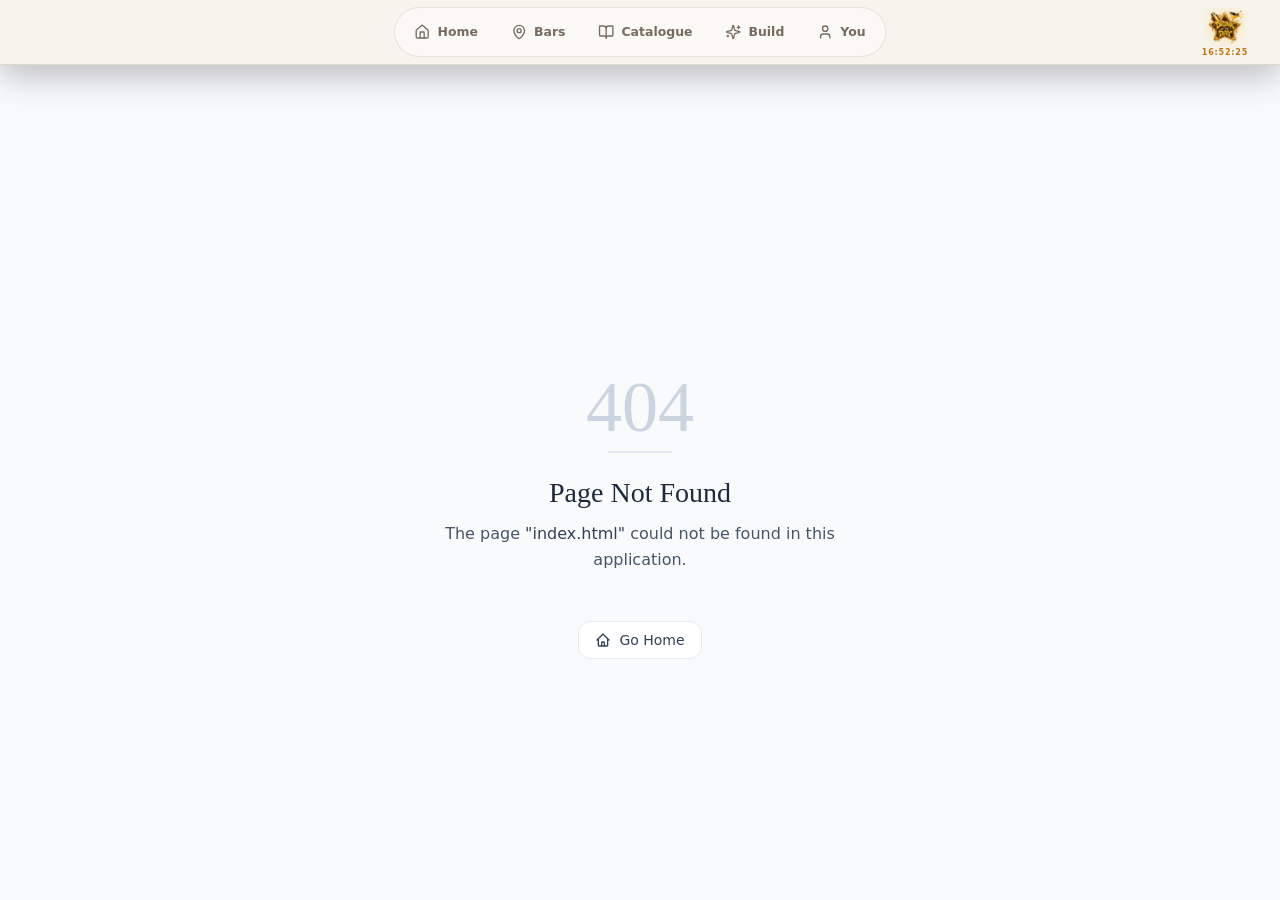
==== index.html @ ce07e38a "Drunk People Group website (2.1.1 build) Co-Authored-By: Claude Opus 5.5 <noreply@anthropic.com>" ====
<!doctype html>
<html lang="en">
  <head>
    <meta charset="UTF-8" />
    <link rel="icon" type="image/png" href="/icon.png" />
    <meta name="viewport" content="width=device-width, initial-scale=1.0, viewport-fit=cover" />

    <!-- Primary Meta Tags -->
    <link rel="manifest" href="/manifest.webmanifest" />
    <link rel="apple-touch-icon" href="/app-icon.png" />
    <title>Mixology AI — Cocktail Recipes, AI Drink Builder & Bar Finder | Drunk People Group</title>
    <meta name="title" content="Mixology AI — Cocktail Recipes, AI Drink Builder & Bar Finder | Drunk People Group" />
    <meta name="description" content="Explore a curated catalogue of cocktail and mocktail recipes, check what you can make with the ingredients you have, build and analyse your own drinks with an AI mixologist, dream up bespoke recipes by mood, and find nearby bars and plan pub crawls." />
    <meta name="keywords" content="cocktail recipes, mocktails, mixology, AI cocktail generator, drink builder, what can I make, cocktail catalogue, bar finder, pub crawl, bartending, spirits, cocktail guide" />
    <meta name="author" content="Drunk People Group" />
    <meta name="robots" content="index, follow" />
    <meta name="theme-color" content="#1a1206" />
    <meta name="color-scheme" content="dark light" />
    <link rel="canonical" href="https://drunkpeoplegroup.com/" />

    <!-- Open Graph / Facebook -->
    <meta property="og:type" content="website" />
    <meta property="og:url" content="https://drunkpeoplegroup.com/" />
    <meta property="og:title" content="Mixology AI — Cocktail Recipes, AI Drink Builder & Bar Finder" />
    <meta property="og:description" content="Explore curated cocktail & mocktail recipes, build and analyse drinks with an AI mixologist, dream up bespoke recipes by mood, and find nearby bars and plan pub crawls." />
    <meta property="og:site_name" content="Drunk People Group" />
    <meta property="og:image" content="https://gtvgqnvkhxwyapwlpsji.supabase.co/storage/v1/object/public/uploads/base44/f9c5b242b_5ff64ce4-0cfa-4a56-8f56-5e0435e449a1.png" />
    <meta property="og:image:alt" content="A selection of cocktails lined up on a warmly lit bar" />
    <meta property="og:image:width" content="1200" />
    <meta property="og:image:height" content="630" />
    <meta property="og:locale" content="en_US" />

    <!-- Twitter -->
    <meta name="twitter:card" content="summary_large_image" />
    <meta name="twitter:title" content="Mixology AI — Cocktail Recipes, AI Drink Builder & Bar Finder" />
    <meta name="twitter:description" content="Explore curated cocktail & mocktail recipes, build and analyse drinks with an AI mixologist, dream up bespoke recipes by mood, and find nearby bars and plan pub crawls." />
    <meta name="twitter:image" content="https://gtvgqnvkhxwyapwlpsji.supabase.co/storage/v1/object/public/uploads/base44/f9c5b242b_5ff64ce4-0cfa-4a56-8f56-5e0435e449a1.png" />
    <meta name="twitter:image:alt" content="A selection of cocktails lined up on a warmly lit bar" />

    <!-- Structured Data: WebApplication -->
    <script type="application/ld+json">
    {
      "@context": "https://schema.org",
      "@type": "WebApplication",
      "name": "Mixology AI",
      "alternateName": "Drunk People Group",
      "url": "https://drunkpeoplegroup.com/",
      "description": "A high-end cocktail exploration and creation app featuring a recipe catalogue, an AI-driven drink builder and analyser, mood-based recipe generation, a pantry match tool, and a nearby bar finder with pub crawl planning.",
      "applicationCategory": "Food & Drink",
      "operatingSystem": "Web, iOS, Android",
      "offers": {
        "@type": "Offer",
        "price": "0",
        "priceCurrency": "USD"
      },
      "featureList": [
        "Cocktail and mocktail recipe catalogue",
        "What Can I Make — pantry ingredient matching",
        "Build & Analyze — AI mixologist drink analysis",
        "Dream a Drink — mood-based AI recipe generation",
        "Nearby Bars finder and pub crawl planner",
        "Save your favourite builds to Your Bar"
      ]
    }
    </script>

    <!-- Structured Data: Organization -->
    <script type="application/ld+json">
    {
      "@context": "https://schema.org",
      "@type": "Organization",
      "name": "Drunk People Group",
      "url": "https://drunkpeoplegroup.com/"
    }
    </script>
    <script type="module" crossorigin src="/assets/index-pRPN1JYc.js"></script>
    <link rel="stylesheet" crossorigin href="/assets/index-B2sQf_aq.css">
  </head>
  <body>
    <div id="root"></div>
  </body>
</html>
---- assets/index-B2sQf_aq.css ----
@font-face{font-family:Playfair Display;font-style:normal;font-display:swap;font-weight:400;src:url(/assets/playfair-display-cyrillic-400-normal-CjW2EstV.woff2) format("woff2"),url(/assets/playfair-display-cyrillic-400-normal-ZiRag6zj.woff) format("woff");unicode-range:U+0301,U+0400-045F,U+0490-0491,U+04B0-04B1,U+2116}@font-face{font-family:Playfair Display;font-style:normal;font-display:swap;font-weight:400;src:url(/assets/playfair-display-vietnamese-400-normal-BV2APVTb.woff2) format("woff2"),url(/assets/playfair-display-vietnamese-400-normal-BbvUAu4N.woff) format("woff");unicode-range:U+0102-0103,U+0110-0111,U+0128-0129,U+0168-0169,U+01A0-01A1,U+01AF-01B0,U+0300-0301,U+0303-0304,U+0308-0309,U+0323,U+0329,U+1EA0-1EF9,U+20AB}@font-face{font-family:Playfair Display;font-style:normal;font-display:swap;font-weight:400;src:url(/assets/playfair-display-latin-ext-400-normal-BxlSGspa.woff2) format("woff2"),url(/assets/playfair-display-latin-ext-400-normal-qdZwdvNS.woff) format("woff");unicode-range:U+0100-02BA,U+02BD-02C5,U+02C7-02CC,U+02CE-02D7,U+02DD-02FF,U+0304,U+0308,U+0329,U+1D00-1DBF,U+1E00-1E9F,U+1EF2-1EFF,U+2020,U+20A0-20AB,U+20AD-20C0,U+2113,U+2C60-2C7F,U+A720-A7FF}@font-face{font-family:Playfair Display;font-style:normal;font-display:swap;font-weight:400;src:url(/assets/playfair-display-latin-400-normal-CFtfchNt.woff2) format("woff2"),url(/assets/playfair-display-latin-400-normal-DHYHbkg3.woff) format("woff");unicode-range:U+0000-00FF,U+0131,U+0152-0153,U+02BB-02BC,U+02C6,U+02DA,U+02DC,U+0304,U+0308,U+0329,U+2000-206F,U+20AC,U+2122,U+2191,U+2193,U+2212,U+2215,U+FEFF,U+FFFD}@font-face{font-family:Playfair Display;font-style:italic;font-display:swap;font-weight:400;src:url(/assets/playfair-display-cyrillic-400-italic-drKdN10-.woff2) format("woff2"),url(/assets/playfair-display-cyrillic-400-italic-24vVh5t9.woff) format("woff");unicode-range:U+0301,U+0400-045F,U+0490-0491,U+04B0-04B1,U+2116}@font-face{font-family:Playfair Display;font-style:italic;font-display:swap;font-weight:400;src:url(/assets/playfair-display-vietnamese-400-italic-CD15TOr5.woff2) format("woff2"),url(/assets/playfair-display-vietnamese-400-italic-Cpv4sfwY.woff) format("woff");unicode-range:U+0102-0103,U+0110-0111,U+0128-0129,U+0168-0169,U+01A0-01A1,U+01AF-01B0,U+0300-0301,U+0303-0304,U+0308-0309,U+0323,U+0329,U+1EA0-1EF9,U+20AB}@font-face{font-family:Playfair Display;font-style:italic;font-display:swap;font-weight:400;src:url(/assets/playfair-display-latin-ext-400-italic-zVOgzDMq.woff2) format("woff2"),url(/assets/playfair-display-latin-ext-400-italic-CZOjvne0.woff) format("woff");unicode-range:U+0100-02BA,U+02BD-02C5,U+02C7-02CC,U+02CE-02D7,U+02DD-02FF,U+0304,U+0308,U+0329,U+1D00-1DBF,U+1E00-1E9F,U+1EF2-1EFF,U+2020,U+20A0-20AB,U+20AD-20C0,U+2113,U+2C60-2C7F,U+A720-A7FF}@font-face{font-family:Playfair Display;font-style:italic;font-display:swap;font-weight:400;src:url(/assets/playfair-display-latin-400-italic-LeeEXsx5.woff2) format("woff2"),url(/assets/playfair-display-latin-400-italic-hIeePEuE.woff) format("woff");unicode-range:U+0000-00FF,U+0131,U+0152-0153,U+02BB-02BC,U+02C6,U+02DA,U+02DC,U+0304,U+0308,U+0329,U+2000-206F,U+20AC,U+2122,U+2191,U+2193,U+2212,U+2215,U+FEFF,U+FFFD}@font-face{font-family:Playfair Display;font-style:normal;font-display:swap;font-weight:500;src:url(/assets/playfair-display-cyrillic-500-normal-GO7-LTbC.woff2) format("woff2"),url(/assets/playfair-display-cyrillic-500-normal-DmDODJdV.woff) format("woff");unicode-range:U+0301,U+0400-045F,U+0490-0491,U+04B0-04B1,U+2116}@font-face{font-family:Playfair Display;font-style:normal;font-display:swap;font-weight:500;src:url(/assets/playfair-display-vietnamese-500-normal-Jyt54flB.woff2) format("woff2"),url(/assets/playfair-display-vietnamese-500-normal-_Z41d-72.woff) format("woff");unicode-range:U+0102-0103,U+0110-0111,U+0128-0129,U+0168-0169,U+01A0-01A1,U+01AF-01B0,U+0300-0301,U+0303-0304,U+0308-0309,U+0323,U+0329,U+1EA0-1EF9,U+20AB}@font-face{font-family:Playfair Display;font-style:normal;font-display:swap;font-weight:500;src:url(/assets/playfair-display-latin-ext-500-normal-DE-Iylxw.woff2) format("woff2"),url(/assets/playfair-display-latin-ext-500-normal-CFxFMdkY.woff) format("woff");unicode-range:U+0100-02BA,U+02BD-02C5,U+02C7-02CC,U+02CE-02D7,U+02DD-02FF,U+0304,U+0308,U+0329,U+1D00-1DBF,U+1E00-1E9F,U+1EF2-1EFF,U+2020,U+20A0-20AB,U+20AD-20C0,U+2113,U+2C60-2C7F,U+A720-A7FF}@font-face{font-family:Playfair Display;font-style:normal;font-display:swap;font-weight:500;src:url(/assets/playfair-display-latin-500-normal-DIxvyhka.woff2) format("woff2"),url(/assets/playfair-display-latin-500-normal-BScSeVwi.woff) format("woff");unicode-range:U+0000-00FF,U+0131,U+0152-0153,U+02BB-02BC,U+02C6,U+02DA,U+02DC,U+0304,U+0308,U+0329,U+2000-206F,U+20AC,U+2122,U+2191,U+2193,U+2212,U+2215,U+FEFF,U+FFFD}@font-face{font-family:Playfair Display;font-style:italic;font-display:swap;font-weight:500;src:url(/assets/playfair-display-cyrillic-500-italic-BS1KjYIg.woff2) format("woff2"),url(/assets/playfair-display-cyrillic-500-italic-_V8ZrpNH.woff) format("woff");unicode-range:U+0301,U+0400-045F,U+0490-0491,U+04B0-04B1,U+2116}@font-face{font-family:Playfair Display;font-style:italic;font-display:swap;font-weight:500;src:url(/assets/playfair-display-vietnamese-500-italic-xd_fw9iO.woff2) format("woff2"),url(/assets/playfair-display-vietnamese-500-italic-0BOUNE9g.woff) format("woff");unicode-range:U+0102-0103,U+0110-0111,U+0128-0129,U+0168-0169,U+01A0-01A1,U+01AF-01B0,U+0300-0301,U+0303-0304,U+0308-0309,U+0323,U+0329,U+1EA0-1EF9,U+20AB}@font-face{font-family:Playfair Display;font-style:italic;font-display:swap;font-weight:500;src:url(/assets/playfair-display-latin-ext-500-italic-CJ9rSulQ.woff2) format("woff2"),url(/assets/playfair-display-latin-ext-500-italic-CJ9UIoiM.woff) format("woff");unicode-range:U+0100-02BA,U+02BD-02C5,U+02C7-02CC,U+02CE-02D7,U+02DD-02FF,U+0304,U+0308,U+0329,U+1D00-1DBF,U+1E00-1E9F,U+1EF2-1EFF,U+2020,U+20A0-20AB,U+20AD-20C0,U+2113,U+2C60-2C7F,U+A720-A7FF}@font-face{font-family:Playfair Display;font-style:italic;font-display:swap;font-weight:500;src:url(/assets/playfair-display-latin-500-italic-BFrGFGAj.woff2) format("woff2"),url(/assets/playfair-display-latin-500-italic-CRSb1Pyp.woff) format("woff");unicode-range:U+0000-00FF,U+0131,U+0152-0153,U+02BB-02BC,U+02C6,U+02DA,U+02DC,U+0304,U+0308,U+0329,U+2000-206F,U+20AC,U+2122,U+2191,U+2193,U+2212,U+2215,U+FEFF,U+FFFD}@font-face{font-family:Playfair Display;font-style:normal;font-display:swap;font-weight:600;src:url(/assets/playfair-display-cyrillic-600-normal-oLY6jnZ7.woff2) format("woff2"),url(/assets/playfair-display-cyrillic-600-normal-DbWAkkgN.woff) format("woff");unicode-range:U+0301,U+0400-045F,U+0490-0491,U+04B0-04B1,U+2116}@font-face{font-family:Playfair Display;font-style:normal;font-display:swap;font-weight:600;src:url(/assets/playfair-display-vietnamese-600-normal-ICsRR-qJ.woff2) format("woff2"),url(/assets/playfair-display-vietnamese-600-normal-BPJkAZPN.woff) format("woff");unicode-range:U+0102-0103,U+0110-0111,U+0128-0129,U+0168-0169,U+01A0-01A1,U+01AF-01B0,U+0300-0301,U+0303-0304,U+0308-0309,U+0323,U+0329,U+1EA0-1EF9,U+20AB}@font-face{font-family:Playfair Display;font-style:normal;font-display:swap;font-weight:600;src:url(/assets/playfair-display-latin-ext-600-normal-CEjQclLc.woff2) format("woff2"),url(/assets/playfair-display-latin-ext-600-normal-BumBfC1v.woff) format("woff");unicode-range:U+0100-02BA,U+02BD-02C5,U+02C7-02CC,U+02CE-02D7,U+02DD-02FF,U+0304,U+0308,U+0329,U+1D00-1DBF,U+1E00-1E9F,U+1EF2-1EFF,U+2020,U+20A0-20AB,U+20AD-20C0,U+2113,U+2C60-2C7F,U+A720-A7FF}@font-face{font-family:Playfair Display;font-style:normal;font-display:swap;font-weight:600;src:url(/assets/playfair-display-latin-600-normal-CZLGqjJe.woff2) format("woff2"),url(/assets/playfair-display-latin-600-normal-CxxueQ0Z.woff) format("woff");unicode-range:U+0000-00FF,U+0131,U+0152-0153,U+02BB-02BC,U+02C6,U+02DA,U+02DC,U+0304,U+0308,U+0329,U+2000-206F,U+20AC,U+2122,U+2191,U+2193,U+2212,U+2215,U+FEFF,U+FFFD}@font-face{font-family:Playfair Display;font-style:normal;font-display:swap;font-weight:700;src:url(/assets/playfair-display-cyrillic-700-normal-Dw3uKy19.woff2) format("woff2"),url(/assets/playfair-display-cyrillic-700-normal-Dk1mTcxf.woff) format("woff");unicode-range:U+0301,U+0400-045F,U+0490-0491,U+04B0-04B1,U+2116}@font-face{font-family:Playfair Display;font-style:normal;font-display:swap;font-weight:700;src:url(/assets/playfair-display-vietnamese-700-normal-CaKJSIny.woff2) format("woff2"),url(/assets/playfair-display-vietnamese-700-normal-Cr1rw0mr.woff) format("woff");unicode-range:U+0102-0103,U+0110-0111,U+0128-0129,U+0168-0169,U+01A0-01A1,U+01AF-01B0,U+0300-0301,U+0303-0304,U+0308-0309,U+0323,U+0329,U+1EA0-1EF9,U+20AB}@font-face{font-family:Playfair Display;font-style:normal;font-display:swap;font-weight:700;src:url(/assets/playfair-display-latin-ext-700-normal-C58ejOkc.woff2) format("woff2"),url(/assets/playfair-display-latin-ext-700-normal-D5HUU8GT.woff) format("woff");unicode-range:U+0100-02BA,U+02BD-02C5,U+02C7-02CC,U+02CE-02D7,U+02DD-02FF,U+0304,U+0308,U+0329,U+1D00-1DBF,U+1E00-1E9F,U+1EF2-1EFF,U+2020,U+20A0-20AB,U+20AD-20C0,U+2113,U+2C60-2C7F,U+A720-A7FF}@font-face{font-family:Playfair Display;font-style:normal;font-display:swap;font-weight:700;src:url(/assets/playfair-display-latin-700-normal-CuDiGg7c.woff2) format("woff2"),url(/assets/playfair-display-latin-700-normal-Bc_1Q1cG.woff) format("woff");unicode-range:U+0000-00FF,U+0131,U+0152-0153,U+02BB-02BC,U+02C6,U+02DA,U+02DC,U+0304,U+0308,U+0329,U+2000-206F,U+20AC,U+2122,U+2191,U+2193,U+2212,U+2215,U+FEFF,U+FFFD}@font-face{font-family:Inter;font-style:normal;font-display:swap;font-weight:300;src:url(/assets/inter-cyrillic-ext-300-normal-CgCALhwJ.woff2) format("woff2"),url(/assets/inter-cyrillic-ext-300-normal-RId2JxDB.woff) format("woff");unicode-range:U+0460-052F,U+1C80-1C8A,U+20B4,U+2DE0-2DFF,U+A640-A69F,U+FE2E-FE2F}@font-face{font-family:Inter;font-style:normal;font-display:swap;font-weight:300;src:url(/assets/inter-cyrillic-300-normal-BnqRxXuy.woff2) format("woff2"),url(/assets/inter-cyrillic-300-normal-LR1W_oT8.woff) format("woff");unicode-range:U+0301,U+0400-045F,U+0490-0491,U+04B0-04B1,U+2116}@font-face{font-family:Inter;font-style:normal;font-display:swap;font-weight:300;src:url(/assets/inter-greek-ext-300-normal-l2DDyC6M.woff2) format("woff2"),url(/assets/inter-greek-ext-300-normal-DLbbeei1.woff) format("woff");unicode-range:U+1F00-1FFF}@font-face{font-family:Inter;font-style:normal;font-display:swap;font-weight:300;src:url(/assets/inter-greek-300-normal-DmGD3g_f.woff2) format("woff2"),url(/assets/inter-greek-300-normal-BrhSP0vQ.woff) format("woff");unicode-range:U+0370-0377,U+037A-037F,U+0384-038A,U+038C,U+038E-03A1,U+03A3-03FF}@font-face{font-family:Inter;font-style:normal;font-display:swap;font-weight:300;src:url(/assets/inter-vietnamese-300-normal-Bdr24Bqb.woff2) format("woff2"),url(/assets/inter-vietnamese-300-normal-DDGmYYdT.woff) format("woff");unicode-range:U+0102-0103,U+0110-0111,U+0128-0129,U+0168-0169,U+01A0-01A1,U+01AF-01B0,U+0300-0301,U+0303-0304,U+0308-0309,U+0323,U+0329,U+1EA0-1EF9,U+20AB}@font-face{font-family:Inter;font-style:normal;font-display:swap;font-weight:300;src:url(/assets/inter-latin-ext-300-normal-CPgO9Ksf.woff2) format("woff2"),url(/assets/inter-latin-ext-300-normal-Dp1L8vcn.woff) format("woff");unicode-range:U+0100-02BA,U+02BD-02C5,U+02C7-02CC,U+02CE-02D7,U+02DD-02FF,U+0304,U+0308,U+0329,U+1D00-1DBF,U+1E00-1E9F,U+1EF2-1EFF,U+2020,U+20A0-20AB,U+20AD-20C0,U+2113,U+2C60-2C7F,U+A720-A7FF}@font-face{font-family:Inter;font-style:normal;font-display:swap;font-weight:300;src:url(/assets/inter-latin-300-normal-BVlfKGgI.woff2) format("woff2"),url(/assets/inter-latin-300-normal-i8F0SvXL.woff) format("woff");unicode-range:U+0000-00FF,U+0131,U+0152-0153,U+02BB-02BC,U+02C6,U+02DA,U+02DC,U+0304,U+0308,U+0329,U+2000-206F,U+20AC,U+2122,U+2191,U+2193,U+2212,U+2215,U+FEFF,U+FFFD}@font-face{font-family:Inter;font-style:normal;font-display:swap;font-weight:400;src:url(/assets/inter-cyrillic-ext-400-normal-BQZuk6qB.woff2) format("woff2"),url(/assets/inter-cyrillic-ext-400-normal-DQukG94-.woff) format("woff");unicode-range:U+0460-052F,U+1C80-1C8A,U+20B4,U+2DE0-2DFF,U+A640-A69F,U+FE2E-FE2F}@font-face{font-family:Inter;font-style:normal;font-display:swap;font-weight:400;src:url(/assets/inter-cyrillic-400-normal-obahsSVq.woff2) format("woff2"),url(/assets/inter-cyrillic-400-normal-HOLc17fK.woff) format("woff");unicode-range:U+0301,U+0400-045F,U+0490-0491,U+04B0-04B1,U+2116}@font-face{font-family:Inter;font-style:normal;font-display:swap;font-weight:400;src:url(/assets/inter-greek-ext-400-normal-DGGRlc-M.woff2) format("woff2"),url(/assets/inter-greek-ext-400-normal-KugGGMne.woff) format("woff");unicode-range:U+1F00-1FFF}@font-face{font-family:Inter;font-style:normal;font-display:swap;font-weight:400;src:url(/assets/inter-greek-400-normal-B4URO6DV.woff2) format("woff2"),url(/assets/inter-greek-400-normal-q2sYcFCs.woff) format("woff");unicode-range:U+0370-0377,U+037A-037F,U+0384-038A,U+038C,U+038E-03A1,U+03A3-03FF}@font-face{font-family:Inter;font-style:normal;font-display:swap;font-weight:400;src:url(/assets/inter-vietnamese-400-normal-DMkecbls.woff2) format("woff2"),url(/assets/inter-vietnamese-400-normal-Bbgyi5SW.woff) format("woff");unicode-range:U+0102-0103,U+0110-0111,U+0128-0129,U+0168-0169,U+01A0-01A1,U+01AF-01B0,U+0300-0301,U+0303-0304,U+0308-0309,U+0323,U+0329,U+1EA0-1EF9,U+20AB}@font-face{font-family:Inter;font-style:normal;font-display:swap;font-weight:400;src:url(/assets/inter-latin-ext-400-normal-C1nco2VV.woff2) format("woff2"),url(/assets/inter-latin-ext-400-normal-77YHD8bZ.woff) format("woff");unicode-range:U+0100-02BA,U+02BD-02C5,U+02C7-02CC,U+02CE-02D7,U+02DD-02FF,U+0304,U+0308,U+0329,U+1D00-1DBF,U+1E00-1E9F,U+1EF2-1EFF,U+2020,U+20A0-20AB,U+20AD-20C0,U+2113,U+2C60-2C7F,U+A720-A7FF}@font-face{font-family:Inter;font-style:normal;font-display:swap;font-weight:400;src:url(/assets/inter-latin-400-normal-C38fXH4l.woff2) format("woff2"),url(/assets/inter-latin-400-normal-CyCys3Eg.woff) format("woff");unicode-range:U+0000-00FF,U+0131,U+0152-0153,U+02BB-02BC,U+02C6,U+02DA,U+02DC,U+0304,U+0308,U+0329,U+2000-206F,U+20AC,U+2122,U+2191,U+2193,U+2212,U+2215,U+FEFF,U+FFFD}@font-face{font-family:Inter;font-style:normal;font-display:swap;font-weight:500;src:url(/assets/inter-cyrillic-ext-500-normal-B0yAr1jD.woff2) format("woff2"),url(/assets/inter-cyrillic-ext-500-normal-BmqWE9Dz.woff) format("woff");unicode-range:U+0460-052F,U+1C80-1C8A,U+20B4,U+2DE0-2DFF,U+A640-A69F,U+FE2E-FE2F}@font-face{font-family:Inter;font-style:normal;font-display:swap;font-weight:500;src:url(/assets/inter-cyrillic-500-normal-BasfLYem.woff2) format("woff2"),url(/assets/inter-cyrillic-500-normal-CxZf_p3X.woff) format("woff");unicode-range:U+0301,U+0400-045F,U+0490-0491,U+04B0-04B1,U+2116}@font-face{font-family:Inter;font-style:normal;font-display:swap;font-weight:500;src:url(/assets/inter-greek-ext-500-normal-C4iEst2y.woff2) format("woff2"),url(/assets/inter-greek-ext-500-normal-2j5mBUwD.woff) format("woff");unicode-range:U+1F00-1FFF}@font-face{font-family:Inter;font-style:normal;font-display:swap;font-weight:500;src:url(/assets/inter-greek-500-normal-BIZE56-Y.woff2) format("woff2"),url(/assets/inter-greek-500-normal-Xzm54t5V.woff) format("woff");unicode-range:U+0370-0377,U+037A-037F,U+0384-038A,U+038C,U+038E-03A1,U+03A3-03FF}@font-face{font-family:Inter;font-style:normal;font-display:swap;font-weight:500;src:url(/assets/inter-vietnamese-500-normal-DOriooB6.woff2) format("woff2"),url(/assets/inter-vietnamese-500-normal-mJboJaSs.woff) format("woff");unicode-range:U+0102-0103,U+0110-0111,U+0128-0129,U+0168-0169,U+01A0-01A1,U+01AF-01B0,U+0300-0301,U+0303-0304,U+0308-0309,U+0323,U+0329,U+1EA0-1EF9,U+20AB}@font-face{font-family:Inter;font-style:normal;font-display:swap;font-weight:500;src:url(/assets/inter-latin-ext-500-normal-CV4jyFjo.woff2) format("woff2"),url(/assets/inter-latin-ext-500-normal-BxGbmqWO.woff) format("woff");unicode-range:U+0100-02BA,U+02BD-02C5,U+02C7-02CC,U+02CE-02D7,U+02DD-02FF,U+0304,U+0308,U+0329,U+1D00-1DBF,U+1E00-1E9F,U+1EF2-1EFF,U+2020,U+20A0-20AB,U+20AD-20C0,U+2113,U+2C60-2C7F,U+A720-A7FF}@font-face{font-family:Inter;font-style:normal;font-display:swap;font-weight:500;src:url(/assets/inter-latin-500-normal-Cerq10X2.woff2) format("woff2"),url(/assets/inter-latin-500-normal-BL9OpVg8.woff) format("woff");unicode-range:U+0000-00FF,U+0131,U+0152-0153,U+02BB-02BC,U+02C6,U+02DA,U+02DC,U+0304,U+0308,U+0329,U+2000-206F,U+20AC,U+2122,U+2191,U+2193,U+2212,U+2215,U+FEFF,U+FFFD}@font-face{font-family:Inter;font-style:normal;font-display:swap;font-weight:600;src:url(/assets/inter-cyrillic-ext-600-normal-Dfes3d0z.woff2) format("woff2"),url(/assets/inter-cyrillic-ext-600-normal-Bcila6Z-.woff) format("woff");unicode-range:U+0460-052F,U+1C80-1C8A,U+20B4,U+2DE0-2DFF,U+A640-A69F,U+FE2E-FE2F}@font-face{font-family:Inter;font-style:normal;font-display:swap;font-weight:600;src:url(/assets/inter-cyrillic-600-normal-CWCymEST.woff2) format("woff2"),url(/assets/inter-cyrillic-600-normal-4D_pXhcN.woff) format("woff");unicode-range:U+0301,U+0400-045F,U+0490-0491,U+04B0-04B1,U+2116}@font-face{font-family:Inter;font-style:normal;font-display:swap;font-weight:600;src:url(/assets/inter-greek-ext-600-normal-DRtmH8MT.woff2) format("woff2"),url(/assets/inter-greek-ext-600-normal-B8X0CLgF.woff) format("woff");unicode-range:U+1F00-1FFF}@font-face{font-family:Inter;font-style:normal;font-display:swap;font-weight:600;src:url(/assets/inter-greek-600-normal-plRanbMR.woff2) format("woff2"),url(/assets/inter-greek-600-normal-BZpKdvQh.woff) format("woff");unicode-range:U+0370-0377,U+037A-037F,U+0384-038A,U+038C,U+038E-03A1,U+03A3-03FF}@font-face{font-family:Inter;font-style:normal;font-display:swap;font-weight:600;src:url(/assets/inter-vietnamese-600-normal-Cc8MFFhd.woff2) format("woff2"),url(/assets/inter-vietnamese-600-normal-BuLX-rYi.woff) format("woff");unicode-range:U+0102-0103,U+0110-0111,U+0128-0129,U+0168-0169,U+01A0-01A1,U+01AF-01B0,U+0300-0301,U+0303-0304,U+0308-0309,U+0323,U+0329,U+1EA0-1EF9,U+20AB}@font-face{font-family:Inter;font-style:normal;font-display:swap;font-weight:600;src:url(/assets/inter-latin-ext-600-normal-D2bJ5OIk.woff2) format("woff2"),url(/assets/inter-latin-ext-600-normal-CIVaiw4L.woff) format("woff");unicode-range:U+0100-02BA,U+02BD-02C5,U+02C7-02CC,U+02CE-02D7,U+02DD-02FF,U+0304,U+0308,U+0329,U+1D00-1DBF,U+1E00-1E9F,U+1EF2-1EFF,U+2020,U+20A0-20AB,U+20AD-20C0,U+2113,U+2C60-2C7F,U+A720-A7FF}@font-face{font-family:Inter;font-style:normal;font-display:swap;font-weight:600;src:url(/assets/inter-latin-600-normal-LgqL8muc.woff2) format("woff2"),url(/assets/inter-latin-600-normal-CiBQ2DWP.woff) format("woff");unicode-range:U+0000-00FF,U+0131,U+0152-0153,U+02BB-02BC,U+02C6,U+02DA,U+02DC,U+0304,U+0308,U+0329,U+2000-206F,U+20AC,U+2122,U+2191,U+2193,U+2212,U+2215,U+FEFF,U+FFFD}@font-face{font-family:Inter;font-style:normal;font-display:swap;font-weight:700;src:url(/assets/inter-cyrillic-ext-700-normal-BjwYoWNd.woff2) format("woff2"),url(/assets/inter-cyrillic-ext-700-normal-LO58E6JB.woff) format("woff");unicode-range:U+0460-052F,U+1C80-1C8A,U+20B4,U+2DE0-2DFF,U+A640-A69F,U+FE2E-FE2F}@font-face{font-family:Inter;font-style:normal;font-display:swap;font-weight:700;src:url(/assets/inter-cyrillic-700-normal-CjBOestx.woff2) format("woff2"),url(/assets/inter-cyrillic-700-normal-DrXBdSj3.woff) format("woff");unicode-range:U+0301,U+0400-045F,U+0490-0491,U+04B0-04B1,U+2116}@font-face{font-family:Inter;font-style:normal;font-display:swap;font-weight:700;src:url(/assets/inter-greek-ext-700-normal-qfdV9bQt.woff2) format("woff2"),url(/assets/inter-greek-ext-700-normal-BoQ6DsYi.woff) format("woff");unicode-range:U+1F00-1FFF}@font-face{font-family:Inter;font-style:normal;font-display:swap;font-weight:700;src:url(/assets/inter-greek-700-normal-C3JjAnD8.woff2) format("woff2"),url(/assets/inter-greek-700-normal-BUv2fZ6O.woff) format("woff");unicode-range:U+0370-0377,U+037A-037F,U+0384-038A,U+038C,U+038E-03A1,U+03A3-03FF}@font-face{font-family:Inter;font-style:normal;font-display:swap;font-weight:700;src:url(/assets/inter-vietnamese-700-normal-DlLaEgI2.woff2) format("woff2"),url(/assets/inter-vietnamese-700-normal-BZaoP0fm.woff) format("woff");unicode-range:U+0102-0103,U+0110-0111,U+0128-0129,U+0168-0169,U+01A0-01A1,U+01AF-01B0,U+0300-0301,U+0303-0304,U+0308-0309,U+0323,U+0329,U+1EA0-1EF9,U+20AB}@font-face{font-family:Inter;font-style:normal;font-display:swap;font-weight:700;src:url(/assets/inter-latin-ext-700-normal-Ca8adRJv.woff2) format("woff2"),url(/assets/inter-latin-ext-700-normal-TidjK2hL.woff) format("woff");unicode-range:U+0100-02BA,U+02BD-02C5,U+02C7-02CC,U+02CE-02D7,U+02DD-02FF,U+0304,U+0308,U+0329,U+1D00-1DBF,U+1E00-1E9F,U+1EF2-1EFF,U+2020,U+20A0-20AB,U+20AD-20C0,U+2113,U+2C60-2C7F,U+A720-A7FF}@font-face{font-family:Inter;font-style:normal;font-display:swap;font-weight:700;src:url(/assets/inter-latin-700-normal-Yt3aPRUw.woff2) format("woff2"),url(/assets/inter-latin-700-normal-BLAVimhd.woff) format("woff");unicode-range:U+0000-00FF,U+0131,U+0152-0153,U+02BB-02BC,U+02C6,U+02DA,U+02DC,U+0304,U+0308,U+0329,U+2000-206F,U+20AC,U+2122,U+2191,U+2193,U+2212,U+2215,U+FEFF,U+FFFD}@font-face{font-family:Dancing Script;font-style:normal;font-display:swap;font-weight:400;src:url(/assets/dancing-script-vietnamese-400-normal-lz8MlVep.woff2) format("woff2"),url(/assets/dancing-script-vietnamese-400-normal-D2srOv8f.woff) format("woff");unicode-range:U+0102-0103,U+0110-0111,U+0128-0129,U+0168-0169,U+01A0-01A1,U+01AF-01B0,U+0300-0301,U+0303-0304,U+0308-0309,U+0323,U+0329,U+1EA0-1EF9,U+20AB}@font-face{font-family:Dancing Script;font-style:normal;font-display:swap;font-weight:400;src:url(/assets/dancing-script-latin-ext-400-normal-C917Kz-3.woff2) format("woff2"),url(/assets/dancing-script-latin-ext-400-normal-DaWfpMsu.woff) format("woff");unicode-range:U+0100-02BA,U+02BD-02C5,U+02C7-02CC,U+02CE-02D7,U+02DD-02FF,U+0304,U+0308,U+0329,U+1D00-1DBF,U+1E00-1E9F,U+1EF2-1EFF,U+2020,U+20A0-20AB,U+20AD-20C0,U+2113,U+2C60-2C7F,U+A720-A7FF}@font-face{font-family:Dancing Script;font-style:normal;font-display:swap;font-weight:400;src:url(/assets/dancing-script-latin-400-normal--YrtvvVF.woff2) format("woff2"),url(/assets/dancing-script-latin-400-normal-BY5FxJb0.woff) format("woff");unicode-range:U+0000-00FF,U+0131,U+0152-0153,U+02BB-02BC,U+02C6,U+02DA,U+02DC,U+0304,U+0308,U+0329,U+2000-206F,U+20AC,U+2122,U+2191,U+2193,U+2212,U+2215,U+FEFF,U+FFFD}@font-face{font-family:Dancing Script;font-style:normal;font-display:swap;font-weight:500;src:url(/assets/dancing-script-vietnamese-500-normal-kNXngsQM.woff2) format("woff2"),url(/assets/dancing-script-vietnamese-500-normal-DduN5Z2z.woff) format("woff");unicode-range:U+0102-0103,U+0110-0111,U+0128-0129,U+0168-0169,U+01A0-01A1,U+01AF-01B0,U+0300-0301,U+0303-0304,U+0308-0309,U+0323,U+0329,U+1EA0-1EF9,U+20AB}@font-face{font-family:Dancing Script;font-style:normal;font-display:swap;font-weight:500;src:url(/assets/dancing-script-latin-ext-500-normal-DwO33GHY.woff2) format("woff2"),url(/assets/dancing-script-latin-ext-500-normal-C6S_bQcr.woff) format("woff");unicode-range:U+0100-02BA,U+02BD-02C5,U+02C7-02CC,U+02CE-02D7,U+02DD-02FF,U+0304,U+0308,U+0329,U+1D00-1DBF,U+1E00-1E9F,U+1EF2-1EFF,U+2020,U+20A0-20AB,U+20AD-20C0,U+2113,U+2C60-2C7F,U+A720-A7FF}@font-face{font-family:Dancing Script;font-style:normal;font-display:swap;font-weight:500;src:url(/assets/dancing-script-latin-500-normal-C3T38yDr.woff2) format("woff2"),url(/assets/dancing-script-latin-500-normal-DJfTWzQB.woff) format("woff");unicode-range:U+0000-00FF,U+0131,U+0152-0153,U+02BB-02BC,U+02C6,U+02DA,U+02DC,U+0304,U+0308,U+0329,U+2000-206F,U+20AC,U+2122,U+2191,U+2193,U+2212,U+2215,U+FEFF,U+FFFD}@font-face{font-family:Dancing Script;font-style:normal;font-display:swap;font-weight:600;src:url(/assets/dancing-script-vietnamese-600-normal-B_5hiXq4.woff2) format("woff2"),url(/assets/dancing-script-vietnamese-600-normal-DmBNuN3D.woff) format("woff");unicode-range:U+0102-0103,U+0110-0111,U+0128-0129,U+0168-0169,U+01A0-01A1,U+01AF-01B0,U+0300-0301,U+0303-0304,U+0308-0309,U+0323,U+0329,U+1EA0-1EF9,U+20AB}@font-face{font-family:Dancing Script;font-style:normal;font-display:swap;font-weight:600;src:url(/assets/dancing-script-latin-ext-600-normal-B3h_y-4p.woff2) format("woff2"),url(/assets/dancing-script-latin-ext-600-normal-C2Rto93b.woff) format("woff");unicode-range:U+0100-02BA,U+02BD-02C5,U+02C7-02CC,U+02CE-02D7,U+02DD-02FF,U+0304,U+0308,U+0329,U+1D00-1DBF,U+1E00-1E9F,U+1EF2-1EFF,U+2020,U+20A0-20AB,U+20AD-20C0,U+2113,U+2C60-2C7F,U+A720-A7FF}@font-face{font-family:Dancing Script;font-style:normal;font-display:swap;font-weight:600;src:url(/assets/dancing-script-latin-600-normal-CUtcW3hj.woff2) format("woff2"),url(/assets/dancing-script-latin-600-normal-8nA_0nHX.woff) format("woff");unicode-range:U+0000-00FF,U+0131,U+0152-0153,U+02BB-02BC,U+02C6,U+02DA,U+02DC,U+0304,U+0308,U+0329,U+2000-206F,U+20AC,U+2122,U+2191,U+2193,U+2212,U+2215,U+FEFF,U+FFFD}@font-face{font-family:Dancing Script;font-style:normal;font-display:swap;font-weight:700;src:url(/assets/dancing-script-vietnamese-700-normal-DHSNEjs8.woff2) format("woff2"),url(/assets/dancing-script-vietnamese-700-normal-BxaLPXNn.woff) format("woff");unicode-range:U+0102-0103,U+0110-0111,U+0128-0129,U+0168-0169,U+01A0-01A1,U+01AF-01B0,U+0300-0301,U+0303-0304,U+0308-0309,U+0323,U+0329,U+1EA0-1EF9,U+20AB}@font-face{font-family:Dancing Script;font-style:normal;font-display:swap;font-weight:700;src:url(/assets/dancing-script-latin-ext-700-normal-DuhEb1O2.woff2) format("woff2"),url(/assets/dancing-script-latin-ext-700-normal-vV212RL9.woff) format("woff");unicode-range:U+0100-02BA,U+02BD-02C5,U+02C7-02CC,U+02CE-02D7,U+02DD-02FF,U+0304,U+0308,U+0329,U+1D00-1DBF,U+1E00-1E9F,U+1EF2-1EFF,U+2020,U+20A0-20AB,U+20AD-20C0,U+2113,U+2C60-2C7F,U+A720-A7FF}@font-face{font-family:Dancing Script;font-style:normal;font-display:swap;font-weight:700;src:url(/assets/dancing-script-latin-700-normal-CX8AaSVl.woff2) format("woff2"),url(/assets/dancing-script-latin-700-normal-LI5MgW9m.woff) format("woff");unicode-range:U+0000-00FF,U+0131,U+0152-0153,U+02BB-02BC,U+02C6,U+02DA,U+02DC,U+0304,U+0308,U+0329,U+2000-206F,U+20AC,U+2122,U+2191,U+2193,U+2212,U+2215,U+FEFF,U+FFFD}@font-face{font-family:Abril Fatface;font-style:normal;font-display:swap;font-weight:400;src:url(/assets/abril-fatface-latin-ext-400-normal-Ctcf6qDM.woff2) format("woff2"),url(/assets/abril-fatface-latin-ext-400-normal-CYCbX7fF.woff) format("woff");unicode-range:U+0100-02BA,U+02BD-02C5,U+02C7-02CC,U+02CE-02D7,U+02DD-02FF,U+0304,U+0308,U+0329,U+1D00-1DBF,U+1E00-1E9F,U+1EF2-1EFF,U+2020,U+20A0-20AB,U+20AD-20C0,U+2113,U+2C60-2C7F,U+A720-A7FF}@font-face{font-family:Abril Fatface;font-style:normal;font-display:swap;font-weight:400;src:url(/assets/abril-fatface-latin-400-normal-utNZUC9m.woff2) format("woff2"),url(/assets/abril-fatface-latin-400-normal-CSRW-xuf.woff) format("woff");unicode-range:U+0000-00FF,U+0131,U+0152-0153,U+02BB-02BC,U+02C6,U+02DA,U+02DC,U+0304,U+0308,U+0329,U+2000-206F,U+20AC,U+2122,U+2191,U+2193,U+2212,U+2215,U+FEFF,U+FFFD}@font-face{font-family:Archivo;font-style:normal;font-display:swap;font-weight:300;src:url(/assets/archivo-vietnamese-300-normal-DlA9Skee.woff2) format("woff2"),url(/assets/archivo-vietnamese-300-normal-D1FN3R2n.woff) format("woff");unicode-range:U+0102-0103,U+0110-0111,U+0128-0129,U+0168-0169,U+01A0-01A1,U+01AF-01B0,U+0300-0301,U+0303-0304,U+0308-0309,U+0323,U+0329,U+1EA0-1EF9,U+20AB}@font-face{font-family:Archivo;font-style:normal;font-display:swap;font-weight:300;src:url(/assets/archivo-latin-ext-300-normal-0WwdIqab.woff2) format("woff2"),url(/assets/archivo-latin-ext-300-normal-D3llZCfd.woff) format("woff");unicode-range:U+0100-02BA,U+02BD-02C5,U+02C7-02CC,U+02CE-02D7,U+02DD-02FF,U+0304,U+0308,U+0329,U+1D00-1DBF,U+1E00-1E9F,U+1EF2-1EFF,U+2020,U+20A0-20AB,U+20AD-20C0,U+2113,U+2C60-2C7F,U+A720-A7FF}@font-face{font-family:Archivo;font-style:normal;font-display:swap;font-weight:300;src:url(/assets/archivo-latin-300-normal-AMs-pvbP.woff2) format("woff2"),url(/assets/archivo-latin-300-normal-BRswihEa.woff) format("woff");unicode-range:U+0000-00FF,U+0131,U+0152-0153,U+02BB-02BC,U+02C6,U+02DA,U+02DC,U+0304,U+0308,U+0329,U+2000-206F,U+20AC,U+2122,U+2191,U+2193,U+2212,U+2215,U+FEFF,U+FFFD}@font-face{font-family:Archivo;font-style:normal;font-display:swap;font-weight:400;src:url(/assets/archivo-vietnamese-400-normal-BF4g3tCF.woff2) format("woff2"),url(/assets/archivo-vietnamese-400-normal-FGOLYM1a.woff) format("woff");unicode-range:U+0102-0103,U+0110-0111,U+0128-0129,U+0168-0169,U+01A0-01A1,U+01AF-01B0,U+0300-0301,U+0303-0304,U+0308-0309,U+0323,U+0329,U+1EA0-1EF9,U+20AB}@font-face{font-family:Archivo;font-style:normal;font-display:swap;font-weight:400;src:url(/assets/archivo-latin-ext-400-normal-B5tPZzqW.woff2) format("woff2"),url(/assets/archivo-latin-ext-400-normal-DrmqtLj6.woff) format("woff");unicode-range:U+0100-02BA,U+02BD-02C5,U+02C7-02CC,U+02CE-02D7,U+02DD-02FF,U+0304,U+0308,U+0329,U+1D00-1DBF,U+1E00-1E9F,U+1EF2-1EFF,U+2020,U+20A0-20AB,U+20AD-20C0,U+2113,U+2C60-2C7F,U+A720-A7FF}@font-face{font-family:Archivo;font-style:normal;font-display:swap;font-weight:400;src:url(/assets/archivo-latin-400-normal-C81ewxNO.woff2) format("woff2"),url(/assets/archivo-latin-400-normal-Bl602Mgc.woff) format("woff");unicode-range:U+0000-00FF,U+0131,U+0152-0153,U+02BB-02BC,U+02C6,U+02DA,U+02DC,U+0304,U+0308,U+0329,U+2000-206F,U+20AC,U+2122,U+2191,U+2193,U+2212,U+2215,U+FEFF,U+FFFD}@font-face{font-family:Archivo;font-style:normal;font-display:swap;font-weight:500;src:url(/assets/archivo-vietnamese-500-normal-k0drYPZA.woff2) format("woff2"),url(/assets/archivo-vietnamese-500-normal-7W3lD2kQ.woff) format("woff");unicode-range:U+0102-0103,U+0110-0111,U+0128-0129,U+0168-0169,U+01A0-01A1,U+01AF-01B0,U+0300-0301,U+0303-0304,U+0308-0309,U+0323,U+0329,U+1EA0-1EF9,U+20AB}@font-face{font-family:Archivo;font-style:normal;font-display:swap;font-weight:500;src:url(/assets/archivo-latin-ext-500-normal-RFhg4CpD.woff2) format("woff2"),url(/assets/archivo-latin-ext-500-normal-D7mXw3Kz.woff) format("woff");unicode-range:U+0100-02BA,U+02BD-02C5,U+02C7-02CC,U+02CE-02D7,U+02DD-02FF,U+0304,U+0308,U+0329,U+1D00-1DBF,U+1E00-1E9F,U+1EF2-1EFF,U+2020,U+20A0-20AB,U+20AD-20C0,U+2113,U+2C60-2C7F,U+A720-A7FF}@font-face{font-family:Archivo;font-style:normal;font-display:swap;font-weight:500;src:url(/assets/archivo-latin-500-normal-CGugC8dq.woff2) format("woff2"),url(/assets/archivo-latin-500-normal-pkzA7jw9.woff) format("woff");unicode-range:U+0000-00FF,U+0131,U+0152-0153,U+02BB-02BC,U+02C6,U+02DA,U+02DC,U+0304,U+0308,U+0329,U+2000-206F,U+20AC,U+2122,U+2191,U+2193,U+2212,U+2215,U+FEFF,U+FFFD}@font-face{font-family:Archivo;font-style:normal;font-display:swap;font-weight:600;src:url(/assets/archivo-vietnamese-600-normal-anCjMumA.woff2) format("woff2"),url(/assets/archivo-vietnamese-600-normal-C8xBVdfP.woff) format("woff");unicode-range:U+0102-0103,U+0110-0111,U+0128-0129,U+0168-0169,U+01A0-01A1,U+01AF-01B0,U+0300-0301,U+0303-0304,U+0308-0309,U+0323,U+0329,U+1EA0-1EF9,U+20AB}@font-face{font-family:Archivo;font-style:normal;font-display:swap;font-weight:600;src:url(/assets/archivo-latin-ext-600-normal-Dm61iqcg.woff2) format("woff2"),url(/assets/archivo-latin-ext-600-normal-D7uErJuz.woff) format("woff");unicode-range:U+0100-02BA,U+02BD-02C5,U+02C7-02CC,U+02CE-02D7,U+02DD-02FF,U+0304,U+0308,U+0329,U+1D00-1DBF,U+1E00-1E9F,U+1EF2-1EFF,U+2020,U+20A0-20AB,U+20AD-20C0,U+2113,U+2C60-2C7F,U+A720-A7FF}@font-face{font-family:Archivo;font-style:normal;font-display:swap;font-weight:600;src:url(/assets/archivo-latin-600-normal-3BBy0ZsW.woff2) format("woff2"),url(/assets/archivo-latin-600-normal-DwYieO8P.woff) format("woff");unicode-range:U+0000-00FF,U+0131,U+0152-0153,U+02BB-02BC,U+02C6,U+02DA,U+02DC,U+0304,U+0308,U+0329,U+2000-206F,U+20AC,U+2122,U+2191,U+2193,U+2212,U+2215,U+FEFF,U+FFFD}@font-face{font-family:Archivo;font-style:normal;font-display:swap;font-weight:700;src:url(/assets/archivo-vietnamese-700-normal-nuAQAQa7.woff2) format("woff2"),url(/assets/archivo-vietnamese-700-normal-Bz2vkKqq.woff) format("woff");unicode-range:U+0102-0103,U+0110-0111,U+0128-0129,U+0168-0169,U+01A0-01A1,U+01AF-01B0,U+0300-0301,U+0303-0304,U+0308-0309,U+0323,U+0329,U+1EA0-1EF9,U+20AB}@font-face{font-family:Archivo;font-style:normal;font-display:swap;font-weight:700;src:url(/assets/archivo-latin-ext-700-normal-DD_nkw6b.woff2) format("woff2"),url(/assets/archivo-latin-ext-700-normal-CgyfnKjw.woff) format("woff");unicode-range:U+0100-02BA,U+02BD-02C5,U+02C7-02CC,U+02CE-02D7,U+02DD-02FF,U+0304,U+0308,U+0329,U+1D00-1DBF,U+1E00-1E9F,U+1EF2-1EFF,U+2020,U+20A0-20AB,U+20AD-20C0,U+2113,U+2C60-2C7F,U+A720-A7FF}@font-face{font-family:Archivo;font-style:normal;font-display:swap;font-weight:700;src:url(/assets/archivo-latin-700-normal-D9cHMWGj.woff2) format("woff2"),url(/assets/archivo-latin-700-normal-lT5TFe7H.woff) format("woff");unicode-range:U+0000-00FF,U+0131,U+0152-0153,U+02BB-02BC,U+02C6,U+02DA,U+02DC,U+0304,U+0308,U+0329,U+2000-206F,U+20AC,U+2122,U+2191,U+2193,U+2212,U+2215,U+FEFF,U+FFFD}*,:before,:after{--tw-border-spacing-x: 0;--tw-border-spacing-y: 0;--tw-translate-x: 0;--tw-translate-y: 0;--tw-rotate: 0;--tw-skew-x: 0;--tw-skew-y: 0;--tw-scale-x: 1;--tw-scale-y: 1;--tw-pan-x: ;--tw-pan-y: ;--tw-pinch-zoom: ;--tw-scroll-snap-strictness: proximity;--tw-gradient-from-position: ;--tw-gradient-via-position: ;--tw-gradient-to-position: ;--tw-ordinal: ;--tw-slashed-zero: ;--tw-numeric-figure: ;--tw-numeric-spacing: ;--tw-numeric-fraction: ;--tw-ring-inset: ;--tw-ring-offset-width: 0px;--tw-ring-offset-color: #fff;--tw-ring-color: rgb(59 130 246 / .5);--tw-ring-offset-shadow: 0 0 #0000;--tw-ring-shadow: 0 0 #0000;--tw-shadow: 0 0 #0000;--tw-shadow-colored: 0 0 #0000;--tw-blur: ;--tw-brightness: ;--tw-contrast: ;--tw-grayscale: ;--tw-hue-rotate: ;--tw-invert: ;--tw-saturate: ;--tw-sepia: ;--tw-drop-shadow: ;--tw-backdrop-blur: ;--tw-backdrop-brightness: ;--tw-backdrop-contrast: ;--tw-backdrop-grayscale: ;--tw-backdrop-hue-rotate: ;--tw-backdrop-invert: ;--tw-backdrop-opacity: ;--tw-backdrop-saturate: ;--tw-backdrop-sepia: ;--tw-contain-size: ;--tw-contain-layout: ;--tw-contain-paint: ;--tw-contain-style: }::backdrop{--tw-border-spacing-x: 0;--tw-border-spacing-y: 0;--tw-translate-x: 0;--tw-translate-y: 0;--tw-rotate: 0;--tw-skew-x: 0;--tw-skew-y: 0;--tw-scale-x: 1;--tw-scale-y: 1;--tw-pan-x: ;--tw-pan-y: ;--tw-pinch-zoom: ;--tw-scroll-snap-strictness: proximity;--tw-gradient-from-position: ;--tw-gradient-via-position: ;--tw-gradient-to-position: ;--tw-ordinal: ;--tw-slashed-zero: ;--tw-numeric-figure: ;--tw-numeric-spacing: ;--tw-numeric-fraction: ;--tw-ring-inset: ;--tw-ring-offset-width: 0px;--tw-ring-offset-color: #fff;--tw-ring-color: rgb(59 130 246 / .5);--tw-ring-offset-shadow: 0 0 #0000;--tw-ring-shadow: 0 0 #0000;--tw-shadow: 0 0 #0000;--tw-shadow-colored: 0 0 #0000;--tw-blur: ;--tw-brightness: ;--tw-contrast: ;--tw-grayscale: ;--tw-hue-rotate: ;--tw-invert: ;--tw-saturate: ;--tw-sepia: ;--tw-drop-shadow: ;--tw-backdrop-blur: ;--tw-backdrop-brightness: ;--tw-backdrop-contrast: ;--tw-backdrop-grayscale: ;--tw-backdrop-hue-rotate: ;--tw-backdrop-invert: ;--tw-backdrop-opacity: ;--tw-backdrop-saturate: ;--tw-backdrop-sepia: ;--tw-contain-size: ;--tw-contain-layout: ;--tw-contain-paint: ;--tw-contain-style: }*,:before,:after{box-sizing:border-box;border-width:0;border-style:solid;border-color:#e5e7eb}:before,:after{--tw-content: ""}html,:host{line-height:1.5;-webkit-text-size-adjust:100%;-moz-tab-size:4;-o-tab-size:4;tab-size:4;font-family:ui-sans-serif,system-ui,sans-serif,"Apple Color Emoji","Segoe UI Emoji",Segoe UI Symbol,"Noto Color Emoji";font-feature-settings:normal;font-variation-settings:normal;-webkit-tap-highlight-color:transparent}body{margin:0;line-height:inherit}hr{height:0;color:inherit;border-top-width:1px}abbr:where([title]){-webkit-text-decoration:underline dotted;text-decoration:underline dotted}h1,h2,h3,h4,h5,h6{font-size:inherit;font-weight:inherit}a{color:inherit;text-decoration:inherit}b,strong{font-weight:bolder}code,kbd,samp,pre{font-family:var(--font-mono);font-feature-settings:normal;font-variation-settings:normal;font-size:1em}small{font-size:80%}sub,sup{font-size:75%;line-height:0;position:relative;vertical-align:baseline}sub{bottom:-.25em}sup{top:-.5em}table{text-indent:0;border-color:inherit;border-collapse:collapse}button,input,optgroup,select,textarea{font-family:inherit;font-feature-settings:inherit;font-variation-settings:inherit;font-size:100%;font-weight:inherit;line-height:inherit;letter-spacing:inherit;color:inherit;margin:0;padding:0}button,select{text-transform:none}button,input:where([type=button]),input:where([type=reset]),input:where([type=submit]){-webkit-appearance:button;background-color:transparent;background-image:none}:-moz-focusring{outline:auto}:-moz-ui-invalid{box-shadow:none}progress{vertical-align:baseline}::-webkit-inner-spin-button,::-webkit-outer-spin-button{height:auto}[type=search]{-webkit-appearance:textfield;outline-offset:-2px}::-webkit-search-decoration{-webkit-appearance:none}::-webkit-file-upload-button{-webkit-appearance:button;font:inherit}summary{display:list-item}blockquote,dl,dd,h1,h2,h3,h4,h5,h6,hr,figure,p,pre{margin:0}fieldset{margin:0;padding:0}legend{padding:0}ol,ul,menu{list-style:none;margin:0;padding:0}dialog{padding:0}textarea{resize:vertical}input::-moz-placeholder,textarea::-moz-placeholder{opacity:1;color:#9ca3af}input::placeholder,textarea::placeholder{opacity:1;color:#9ca3af}button,[role=button]{cursor:pointer}:disabled{cursor:default}img,svg,video,canvas,audio,iframe,embed,object{display:block;vertical-align:middle}img,video{max-width:100%;height:auto}[hidden]:where(:not([hidden=until-found])){display:none}:root{--background: 24 16% 7%;--foreground: 40 30% 94%;--card: 22 14% 10%;--card-foreground: 40 30% 94%;--popover: 22 14% 9%;--popover-foreground: 40 30% 94%;--primary: 38 80% 58%;--primary-foreground: 24 16% 7%;--secondary: 24 12% 15%;--secondary-foreground: 40 30% 94%;--muted: 24 12% 14%;--muted-foreground: 38 14% 62%;--accent: 28 60% 45%;--accent-foreground: 40 30% 94%;--destructive: 0 62.8% 45%;--destructive-foreground: 40 30% 94%;--border: 28 14% 18%;--input: 28 14% 18%;--ring: 38 80% 58%;--chart-1: 38 80% 58%;--chart-2: 173 40% 45%;--chart-3: 28 60% 50%;--chart-4: 197 37% 50%;--chart-5: 340 60% 55%;--radius: .75rem;--safe-area-top: env(safe-area-inset-top, 0px);--safe-area-bottom: env(safe-area-inset-bottom, 0px);--safe-area-left: env(safe-area-inset-left, 0px);--safe-area-right: env(safe-area-inset-right, 0px);--bottom-nav-row-height: 56px;--bottom-nav-height: calc(var(--bottom-nav-row-height) + 1px);--app-header-height: calc(3.5rem + var(--safe-area-top) + 1px);--font-heading: "Playfair Display", ui-serif, Georgia, serif;--font-body: "Inter", ui-sans-serif, system-ui, sans-serif;--font-display: "Playfair Display", ui-serif, Georgia, serif;--font-mono: ui-monospace, SFMono-Regular, Menlo, Monaco, Consolas, monospace;--font-tipsy: "Dancing Script", ui-serif, cursive;--sidebar-background: 24 16% 7%;--sidebar-foreground: 40 30% 94%;--sidebar-primary: 38 80% 58%;--sidebar-primary-foreground: 24 16% 7%;--sidebar-accent: 28 60% 45%;--sidebar-accent-foreground: 40 30% 94%;--sidebar-border: 28 14% 18%;--sidebar-ring: 38 80% 58%}*{border-color:hsl(var(--border));outline-color:hsl(var(--ring) / .5)}body{background-color:hsl(var(--background));font-family:var(--font-body);color:hsl(var(--foreground));overscroll-behavior:none;-webkit-tap-highlight-color:transparent}button,a,[role=button],header,nav,svg{-webkit-user-select:none;-moz-user-select:none;user-select:none;-webkit-touch-callout:none}h1,h2,h3,h4,h5,h6{font-family:var(--font-heading)}.container{width:100%}@media(min-width:640px){.container{max-width:640px}}@media(min-width:768px){.container{max-width:768px}}@media(min-width:1024px){.container{max-width:1024px}}@media(min-width:1280px){.container{max-width:1280px}}@media(min-width:1536px){.container{max-width:1536px}}.sr-only{position:absolute;width:1px;height:1px;padding:0;margin:-1px;overflow:hidden;clip:rect(0,0,0,0);white-space:nowrap;border-width:0}.pointer-events-none{pointer-events:none}.pointer-events-auto{pointer-events:auto}.\!visible{visibility:visible!important}.visible{visibility:visible}.invisible{visibility:hidden}.static{position:static}.fixed{position:fixed}.\!absolute{position:absolute!important}.absolute{position:absolute}.\!relative{position:relative!important}.relative{position:relative}.sticky{position:sticky}.inset-0{top:0;right:0;bottom:0;left:0}.inset-\[3px\]{top:3px;right:3px;bottom:3px;left:3px}.inset-x-0{left:0;right:0}.inset-y-0{top:0;bottom:0}.-bottom-1\.5{bottom:-.375rem}.-bottom-12{bottom:-3rem}.-left-12{left:-3rem}.-right-0\.5{right:-.125rem}.-right-1{right:-.25rem}.-right-1\.5{right:-.375rem}.-right-12{right:-3rem}.-top-0\.5{top:-.125rem}.-top-1{top:-.25rem}.-top-12{top:-3rem}.bottom-0{bottom:0}.bottom-2{bottom:.5rem}.bottom-24{bottom:6rem}.bottom-\[calc\(56px\+56px\)\]{bottom:112px}.left-0{left:0}.left-1{left:.25rem}.left-1\/2{left:50%}.left-2{left:.5rem}.left-2\.5{left:.625rem}.left-3{left:.75rem}.left-4{left:1rem}.left-\[1\.125rem\]{left:1.125rem}.left-\[50\%\]{left:50%}.right-0{right:0}.right-1{right:.25rem}.right-2{right:.5rem}.right-3{right:.75rem}.right-4{right:1rem}.top-0{top:0}.top-1{top:.25rem}.top-1\.5{top:.375rem}.top-1\/2{top:50%}.top-12{top:3rem}.top-2{top:.5rem}.top-3{top:.75rem}.top-3\.5{top:.875rem}.top-4{top:1rem}.top-9{top:2.25rem}.top-\[1px\]{top:1px}.top-\[50\%\]{top:50%}.top-\[60\%\]{top:60%}.top-auto{top:auto}.top-full{top:100%}.z-0{z-index:0}.z-10{z-index:10}.z-20{z-index:20}.z-30{z-index:30}.z-50{z-index:50}.z-\[1000\]{z-index:1000}.z-\[100\]{z-index:100}.z-\[1\]{z-index:1}.col-span-2{grid-column:span 2 / span 2}.-m-1{margin:-.25rem}.-mx-1{margin-left:-.25rem;margin-right:-.25rem}.-mx-2\.5{margin-left:-.625rem;margin-right:-.625rem}.-mx-3{margin-left:-.75rem;margin-right:-.75rem}.-mx-4{margin-left:-1rem;margin-right:-1rem}.mx-2{margin-left:.5rem;margin-right:.5rem}.mx-3\.5{margin-left:.875rem;margin-right:.875rem}.mx-auto{margin-left:auto;margin-right:auto}.my-0\.5{margin-top:.125rem;margin-bottom:.125rem}.my-1{margin-top:.25rem;margin-bottom:.25rem}.my-3{margin-top:.75rem;margin-bottom:.75rem}.-ml-4{margin-left:-1rem}.-mr-1{margin-right:-.25rem}.-mt-2\.5{margin-top:-.625rem}.-mt-3{margin-top:-.75rem}.-mt-4{margin-top:-1rem}.mb-0\.5{margin-bottom:.125rem}.mb-1{margin-bottom:.25rem}.mb-1\.5{margin-bottom:.375rem}.mb-10{margin-bottom:2.5rem}.mb-12{margin-bottom:3rem}.mb-14{margin-bottom:3.5rem}.mb-2{margin-bottom:.5rem}.mb-2\.5{margin-bottom:.625rem}.mb-3{margin-bottom:.75rem}.mb-4{margin-bottom:1rem}.mb-5{margin-bottom:1.25rem}.mb-6{margin-bottom:1.5rem}.mb-7{margin-bottom:1.75rem}.mb-8{margin-bottom:2rem}.ml-1{margin-left:.25rem}.ml-2{margin-left:.5rem}.ml-auto{margin-left:auto}.mr-1{margin-right:.25rem}.mr-1\.5{margin-right:.375rem}.mr-2{margin-right:.5rem}.mt-0{margin-top:0}.mt-0\.5{margin-top:.125rem}.mt-1{margin-top:.25rem}.mt-1\.5{margin-top:.375rem}.mt-10{margin-top:2.5rem}.mt-12{margin-top:3rem}.mt-16{margin-top:4rem}.mt-2{margin-top:.5rem}.mt-2\.5{margin-top:.625rem}.mt-24{margin-top:6rem}.mt-3{margin-top:.75rem}.mt-4{margin-top:1rem}.mt-5{margin-top:1.25rem}.mt-6{margin-top:1.5rem}.mt-7{margin-top:1.75rem}.mt-8{margin-top:2rem}.mt-auto{margin-top:auto}.line-clamp-1{overflow:hidden;display:-webkit-box;-webkit-box-orient:vertical;-webkit-line-clamp:1}.line-clamp-2{overflow:hidden;display:-webkit-box;-webkit-box-orient:vertical;-webkit-line-clamp:2}.block{display:block}.inline-block{display:inline-block}.inline{display:inline}.flex{display:flex}.inline-flex{display:inline-flex}.table{display:table}.grid{display:grid}.hidden{display:none}.aspect-\[16\/9\]{aspect-ratio:16/9}.aspect-\[4\/1\]{aspect-ratio:4/1}.aspect-\[4\/3\]{aspect-ratio:4/3}.aspect-square{aspect-ratio:1 / 1}.aspect-video{aspect-ratio:16 / 9}.size-4{width:1rem;height:1rem}.\!h-3\.5{height:.875rem!important}.\!h-8{height:2rem!important}.h-0\.5{height:.125rem}.h-1{height:.25rem}.h-1\.5{height:.375rem}.h-1\/2{height:50%}.h-10{height:2.5rem}.h-11{height:2.75rem}.h-12{height:3rem}.h-14{height:3.5rem}.h-16{height:4rem}.h-2{height:.5rem}.h-2\.5{height:.625rem}.h-20{height:5rem}.h-24{height:6rem}.h-3{height:.75rem}.h-3\.5{height:.875rem}.h-3\/5{height:60%}.h-4{height:1rem}.h-40{height:10rem}.h-5{height:1.25rem}.h-56{height:14rem}.h-6{height:1.5rem}.h-7{height:1.75rem}.h-8{height:2rem}.h-9{height:2.25rem}.h-\[1px\]{height:1px}.h-\[24rem\]{height:24rem}.h-\[58px\]{height:58px}.h-\[68dvh\]{height:68dvh}.h-\[calc\(100dvh-var\(--app-header-height\,4rem\)-var\(--bottom-nav-height\,0px\)\)\]{height:calc(100dvh - var(--app-header-height,4rem) - var(--bottom-nav-height,0px))}.h-\[var\(--radix-navigation-menu-viewport-height\)\]{height:var(--radix-navigation-menu-viewport-height)}.h-\[var\(--radix-select-trigger-height\)\]{height:var(--radix-select-trigger-height)}.h-auto{height:auto}.h-full{height:100%}.h-px{height:1px}.h-svh{height:100svh}.max-h-28{max-height:7rem}.max-h-72{max-height:18rem}.max-h-96{max-height:24rem}.max-h-\[300px\]{max-height:300px}.max-h-\[440px\]{max-height:440px}.max-h-\[68dvh\]{max-height:68dvh}.max-h-\[85dvh\]{max-height:85dvh}.max-h-screen{max-height:100vh}.\!min-h-8{min-height:2rem!important}.min-h-0{min-height:0px}.min-h-10{min-height:2.5rem}.min-h-11{min-height:2.75rem}.min-h-12{min-height:3rem}.min-h-48{min-height:12rem}.min-h-7{min-height:1.75rem}.min-h-9{min-height:2.25rem}.min-h-\[164px\]{min-height:164px}.min-h-\[360px\]{min-height:360px}.min-h-\[48vh\]{min-height:48vh}.min-h-\[60px\]{min-height:60px}.min-h-\[60vh\]{min-height:60vh}.min-h-\[90px\]{min-height:90px}.min-h-\[92px\]{min-height:92px}.min-h-screen{min-height:100vh}.min-h-svh{min-height:100svh}.\!w-3\.5{width:.875rem!important}.w-0{width:0px}.w-1{width:.25rem}.w-1\.5{width:.375rem}.w-10{width:2.5rem}.w-11{width:2.75rem}.w-12{width:3rem}.w-14{width:3.5rem}.w-16{width:4rem}.w-2{width:.5rem}.w-2\.5{width:.625rem}.w-20{width:5rem}.w-24{width:6rem}.w-28{width:7rem}.w-3{width:.75rem}.w-3\.5{width:.875rem}.w-3\/4{width:75%}.w-36{width:9rem}.w-4{width:1rem}.w-5{width:1.25rem}.w-6{width:1.5rem}.w-64{width:16rem}.w-7{width:1.75rem}.w-72{width:18rem}.w-8{width:2rem}.w-9{width:2.25rem}.w-\[--sidebar-width\]{width:var(--sidebar-width)}.w-\[100px\]{width:100px}.w-\[1px\]{width:1px}.w-\[92px\]{width:92px}.w-auto{width:auto}.w-fit{width:-moz-fit-content;width:fit-content}.w-full{width:100%}.w-max{width:-moz-max-content;width:max-content}.w-px{width:1px}.min-w-0{min-width:0px}.min-w-10{min-width:2.5rem}.min-w-11{min-width:2.75rem}.min-w-5{min-width:1.25rem}.min-w-8{min-width:2rem}.min-w-9{min-width:2.25rem}.min-w-\[12rem\]{min-width:12rem}.min-w-\[8rem\]{min-width:8rem}.min-w-\[var\(--radix-select-trigger-width\)\]{min-width:var(--radix-select-trigger-width)}.max-w-2xl{max-width:42rem}.max-w-3xl{max-width:48rem}.max-w-4xl{max-width:56rem}.max-w-5xl{max-width:64rem}.max-w-6xl{max-width:72rem}.max-w-7xl{max-width:80rem}.max-w-\[--skeleton-width\]{max-width:var(--skeleton-width)}.max-w-\[300px\]{max-width:300px}.max-w-\[72vw\]{max-width:72vw}.max-w-\[80\%\]{max-width:80%}.max-w-\[92vw\]{max-width:92vw}.max-w-full{max-width:100%}.max-w-lg{max-width:32rem}.max-w-max{max-width:-moz-max-content;max-width:max-content}.max-w-md{max-width:28rem}.max-w-none{max-width:none}.max-w-sm{max-width:24rem}.max-w-xl{max-width:36rem}.max-w-xs{max-width:20rem}.flex-1{flex:1 1 0%}.flex-shrink-0,.shrink-0{flex-shrink:0}.grow{flex-grow:1}.grow-0{flex-grow:0}.basis-full{flex-basis:100%}.caption-bottom{caption-side:bottom}.border-collapse{border-collapse:collapse}.origin-center{transform-origin:center}.-translate-x-1\/2{--tw-translate-x: -50%;transform:translate(var(--tw-translate-x),var(--tw-translate-y)) rotate(var(--tw-rotate)) skew(var(--tw-skew-x)) skewY(var(--tw-skew-y)) scaleX(var(--tw-scale-x)) scaleY(var(--tw-scale-y))}.-translate-x-\[26\%\]{--tw-translate-x: -26%;transform:translate(var(--tw-translate-x),var(--tw-translate-y)) rotate(var(--tw-rotate)) skew(var(--tw-skew-x)) skewY(var(--tw-skew-y)) scaleX(var(--tw-scale-x)) scaleY(var(--tw-scale-y))}.-translate-x-px{--tw-translate-x: -1px;transform:translate(var(--tw-translate-x),var(--tw-translate-y)) rotate(var(--tw-rotate)) skew(var(--tw-skew-x)) skewY(var(--tw-skew-y)) scaleX(var(--tw-scale-x)) scaleY(var(--tw-scale-y))}.-translate-y-1\/2{--tw-translate-y: -50%;transform:translate(var(--tw-translate-x),var(--tw-translate-y)) rotate(var(--tw-rotate)) skew(var(--tw-skew-x)) skewY(var(--tw-skew-y)) scaleX(var(--tw-scale-x)) scaleY(var(--tw-scale-y))}.translate-x-\[-50\%\]{--tw-translate-x: -50%;transform:translate(var(--tw-translate-x),var(--tw-translate-y)) rotate(var(--tw-rotate)) skew(var(--tw-skew-x)) skewY(var(--tw-skew-y)) scaleX(var(--tw-scale-x)) scaleY(var(--tw-scale-y))}.translate-x-\[26\%\]{--tw-translate-x: 26%;transform:translate(var(--tw-translate-x),var(--tw-translate-y)) rotate(var(--tw-rotate)) skew(var(--tw-skew-x)) skewY(var(--tw-skew-y)) scaleX(var(--tw-scale-x)) scaleY(var(--tw-scale-y))}.translate-x-px{--tw-translate-x: 1px;transform:translate(var(--tw-translate-x),var(--tw-translate-y)) rotate(var(--tw-rotate)) skew(var(--tw-skew-x)) skewY(var(--tw-skew-y)) scaleX(var(--tw-scale-x)) scaleY(var(--tw-scale-y))}.translate-y-0{--tw-translate-y: 0px;transform:translate(var(--tw-translate-x),var(--tw-translate-y)) rotate(var(--tw-rotate)) skew(var(--tw-skew-x)) skewY(var(--tw-skew-y)) scaleX(var(--tw-scale-x)) scaleY(var(--tw-scale-y))}.translate-y-\[-50\%\]{--tw-translate-y: -50%;transform:translate(var(--tw-translate-x),var(--tw-translate-y)) rotate(var(--tw-rotate)) skew(var(--tw-skew-x)) skewY(var(--tw-skew-y)) scaleX(var(--tw-scale-x)) scaleY(var(--tw-scale-y))}.rotate-45{--tw-rotate: 45deg;transform:translate(var(--tw-translate-x),var(--tw-translate-y)) rotate(var(--tw-rotate)) skew(var(--tw-skew-x)) skewY(var(--tw-skew-y)) scaleX(var(--tw-scale-x)) scaleY(var(--tw-scale-y))}.rotate-90{--tw-rotate: 90deg;transform:translate(var(--tw-translate-x),var(--tw-translate-y)) rotate(var(--tw-rotate)) skew(var(--tw-skew-x)) skewY(var(--tw-skew-y)) scaleX(var(--tw-scale-x)) scaleY(var(--tw-scale-y))}.transform{transform:translate(var(--tw-translate-x),var(--tw-translate-y)) rotate(var(--tw-rotate)) skew(var(--tw-skew-x)) skewY(var(--tw-skew-y)) scaleX(var(--tw-scale-x)) scaleY(var(--tw-scale-y))}@keyframes bounce{0%,to{transform:translateY(-25%);animation-timing-function:cubic-bezier(.8,0,1,1)}50%{transform:none;animation-timing-function:cubic-bezier(0,0,.2,1)}}.animate-bounce{animation:bounce 1s infinite}@keyframes heartbeat{0%,to{transform:scale(1)}14%{transform:scale(1.12)}28%{transform:scale(1)}42%{transform:scale(1.07)}56%{transform:scale(1)}}.animate-heartbeat{animation:heartbeat 1.8s ease-in-out infinite}@keyframes pulse{50%{opacity:.5}}.animate-pulse{animation:pulse 2s cubic-bezier(.4,0,.6,1) infinite}@keyframes shake{0%,to{transform:rotate(-30deg) translateY(0)}25%{transform:rotate(-34deg) translateY(-14px)}50%{transform:rotate(-30deg) translateY(0)}75%{transform:rotate(-26deg) translateY(-14px)}}.animate-shake{animation:shake .5s ease-in-out infinite}.animate-spin{animation:spin 1s linear infinite}@keyframes wobble{0%,to{transform:rotate(-2deg) translateY(0)}50%{transform:rotate(2deg) translateY(-3px)}}.animate-wobble{animation:wobble 3s ease-in-out infinite}.cursor-default{cursor:default}.cursor-ew-resize{cursor:ew-resize}.cursor-nwse-resize{cursor:nwse-resize}.cursor-pointer{cursor:pointer}.touch-none{touch-action:none}.select-none{-webkit-user-select:none;-moz-user-select:none;user-select:none}.resize-none{resize:none}.resize{resize:both}.scroll-mt-2{scroll-margin-top:.5rem}.list-inside{list-style-position:inside}.list-disc{list-style-type:disc}.list-none{list-style-type:none}.grid-cols-1{grid-template-columns:repeat(1,minmax(0,1fr))}.grid-cols-2{grid-template-columns:repeat(2,minmax(0,1fr))}.grid-cols-3{grid-template-columns:repeat(3,minmax(0,1fr))}.grid-cols-\[3\.5rem_1fr\]{grid-template-columns:3.5rem 1fr}.flex-row{flex-direction:row}.flex-col{flex-direction:column}.flex-col-reverse{flex-direction:column-reverse}.flex-wrap{flex-wrap:wrap}.items-start{align-items:flex-start}.items-end{align-items:flex-end}.items-center{align-items:center}.items-baseline{align-items:baseline}.items-stretch{align-items:stretch}.justify-start{justify-content:flex-start}.justify-end{justify-content:flex-end}.justify-center{justify-content:center}.justify-between{justify-content:space-between}.justify-around{justify-content:space-around}.gap-0\.5{gap:.125rem}.gap-1{gap:.25rem}.gap-1\.5{gap:.375rem}.gap-10{gap:2.5rem}.gap-2{gap:.5rem}.gap-2\.5{gap:.625rem}.gap-3{gap:.75rem}.gap-4{gap:1rem}.gap-5{gap:1.25rem}.gap-6{gap:1.5rem}.gap-8{gap:2rem}.gap-x-2{-moz-column-gap:.5rem;column-gap:.5rem}.gap-x-3{-moz-column-gap:.75rem;column-gap:.75rem}.gap-x-4{-moz-column-gap:1rem;column-gap:1rem}.gap-y-1{row-gap:.25rem}.gap-y-1\.5{row-gap:.375rem}.gap-y-2{row-gap:.5rem}.-space-x-2>:not([hidden])~:not([hidden]){--tw-space-x-reverse: 0;margin-right:calc(-.5rem * var(--tw-space-x-reverse));margin-left:calc(-.5rem * calc(1 - var(--tw-space-x-reverse)))}.space-x-1>:not([hidden])~:not([hidden]){--tw-space-x-reverse: 0;margin-right:calc(.25rem * var(--tw-space-x-reverse));margin-left:calc(.25rem * calc(1 - var(--tw-space-x-reverse)))}.space-x-3>:not([hidden])~:not([hidden]){--tw-space-x-reverse: 0;margin-right:calc(.75rem * var(--tw-space-x-reverse));margin-left:calc(.75rem * calc(1 - var(--tw-space-x-reverse)))}.space-x-4>:not([hidden])~:not([hidden]){--tw-space-x-reverse: 0;margin-right:calc(1rem * var(--tw-space-x-reverse));margin-left:calc(1rem * calc(1 - var(--tw-space-x-reverse)))}.space-y-1>:not([hidden])~:not([hidden]){--tw-space-y-reverse: 0;margin-top:calc(.25rem * calc(1 - var(--tw-space-y-reverse)));margin-bottom:calc(.25rem * var(--tw-space-y-reverse))}.space-y-1\.5>:not([hidden])~:not([hidden]){--tw-space-y-reverse: 0;margin-top:calc(.375rem * calc(1 - var(--tw-space-y-reverse)));margin-bottom:calc(.375rem * var(--tw-space-y-reverse))}.space-y-2>:not([hidden])~:not([hidden]){--tw-space-y-reverse: 0;margin-top:calc(.5rem * calc(1 - var(--tw-space-y-reverse)));margin-bottom:calc(.5rem * var(--tw-space-y-reverse))}.space-y-2\.5>:not([hidden])~:not([hidden]){--tw-space-y-reverse: 0;margin-top:calc(.625rem * calc(1 - var(--tw-space-y-reverse)));margin-bottom:calc(.625rem * var(--tw-space-y-reverse))}.space-y-3>:not([hidden])~:not([hidden]){--tw-space-y-reverse: 0;margin-top:calc(.75rem * calc(1 - var(--tw-space-y-reverse)));margin-bottom:calc(.75rem * var(--tw-space-y-reverse))}.space-y-4>:not([hidden])~:not([hidden]){--tw-space-y-reverse: 0;margin-top:calc(1rem * calc(1 - var(--tw-space-y-reverse)));margin-bottom:calc(1rem * var(--tw-space-y-reverse))}.space-y-5>:not([hidden])~:not([hidden]){--tw-space-y-reverse: 0;margin-top:calc(1.25rem * calc(1 - var(--tw-space-y-reverse)));margin-bottom:calc(1.25rem * var(--tw-space-y-reverse))}.space-y-6>:not([hidden])~:not([hidden]){--tw-space-y-reverse: 0;margin-top:calc(1.5rem * calc(1 - var(--tw-space-y-reverse)));margin-bottom:calc(1.5rem * var(--tw-space-y-reverse))}.space-y-8>:not([hidden])~:not([hidden]){--tw-space-y-reverse: 0;margin-top:calc(2rem * calc(1 - var(--tw-space-y-reverse)));margin-bottom:calc(2rem * var(--tw-space-y-reverse))}.divide-y>:not([hidden])~:not([hidden]){--tw-divide-y-reverse: 0;border-top-width:calc(1px * calc(1 - var(--tw-divide-y-reverse)));border-bottom-width:calc(1px * var(--tw-divide-y-reverse))}.divide-stone-800\/80>:not([hidden])~:not([hidden]){border-color:#292524cc}.overflow-auto{overflow:auto}.overflow-hidden{overflow:hidden}.overflow-visible{overflow:visible}.overflow-x-auto{overflow-x:auto}.overflow-y-auto{overflow-y:auto}.overflow-x-hidden{overflow-x:hidden}.truncate{overflow:hidden;text-overflow:ellipsis;white-space:nowrap}.whitespace-normal{white-space:normal}.whitespace-nowrap{white-space:nowrap}.whitespace-pre-line{white-space:pre-line}.whitespace-pre-wrap{white-space:pre-wrap}.break-words{overflow-wrap:break-word}.break-all{word-break:break-all}.rounded{border-radius:.25rem}.rounded-2xl{border-radius:1rem}.rounded-3xl{border-radius:1.5rem}.rounded-\[2px\]{border-radius:2px}.rounded-\[inherit\]{border-radius:inherit}.rounded-full{border-radius:9999px}.rounded-lg{border-radius:var(--radius)}.rounded-md{border-radius:calc(var(--radius) - 2px)}.rounded-sm{border-radius:calc(var(--radius) - 4px)}.rounded-xl{border-radius:.75rem}.rounded-t-2xl{border-top-left-radius:1rem;border-top-right-radius:1rem}.rounded-t-3xl{border-top-left-radius:1.5rem;border-top-right-radius:1.5rem}.rounded-t-\[10px\]{border-top-left-radius:10px;border-top-right-radius:10px}.rounded-t-xl{border-top-left-radius:.75rem;border-top-right-radius:.75rem}.rounded-ee-md{border-end-end-radius:calc(var(--radius) - 2px)}.rounded-es-md{border-end-start-radius:calc(var(--radius) - 2px)}.rounded-tl-sm{border-top-left-radius:calc(var(--radius) - 4px)}.border{border-width:1px}.border-2{border-width:2px}.border-4{border-width:4px}.border-\[1\.5px\]{border-width:1.5px}.border-y{border-top-width:1px;border-bottom-width:1px}.border-b{border-bottom-width:1px}.border-b-4{border-bottom-width:4px}.border-l{border-left-width:1px}.border-r{border-right-width:1px}.border-t{border-top-width:1px}.border-dashed{border-style:dashed}.border-\[--color-border\]{border-color:var(--color-border)}.border-amber-200\/20{border-color:#fde68a33}.border-amber-400{--tw-border-opacity: 1;border-color:rgb(251 191 36 / var(--tw-border-opacity, 1))}.border-amber-400\/30{border-color:#fbbf244d}.border-amber-400\/80{border-color:#fbbf24cc}.border-amber-500\/20{border-color:#f59e0b33}.border-amber-500\/25{border-color:#f59e0b40}.border-amber-500\/30{border-color:#f59e0b4d}.border-amber-500\/40{border-color:#f59e0b66}.border-amber-500\/50{border-color:#f59e0b80}.border-amber-600{--tw-border-opacity: 1;border-color:rgb(217 119 6 / var(--tw-border-opacity, 1))}.border-amber-700\/40{border-color:#b4530966}.border-amber-700\/50{border-color:#b4530980}.border-amber-900\/50{border-color:#78350f80}.border-background{border-color:hsl(var(--background))}.border-border{border-color:hsl(var(--border))}.border-border\/50{border-color:hsl(var(--border) / .5)}.border-border\/60{border-color:hsl(var(--border) / .6)}.border-border\/70{border-color:hsl(var(--border) / .7)}.border-card{border-color:hsl(var(--card))}.border-destructive{border-color:hsl(var(--destructive))}.border-destructive\/50{border-color:hsl(var(--destructive) / .5)}.border-emerald-400\/50{border-color:#34d39980}.border-emerald-500\/25{border-color:#10b98140}.border-emerald-500\/30{border-color:#10b9814d}.border-emerald-500\/50{border-color:#10b98180}.border-input{border-color:hsl(var(--input))}.border-primary{border-color:hsl(var(--primary))}.border-primary\/20{border-color:hsl(var(--primary) / .2)}.border-primary\/25{border-color:hsl(var(--primary) / .25)}.border-primary\/30{border-color:hsl(var(--primary) / .3)}.border-primary\/50{border-color:hsl(var(--primary) / .5)}.border-rose-500\/20{border-color:#f43f5e33}.border-rose-500\/30{border-color:#f43f5e4d}.border-rose-500\/50{border-color:#f43f5e80}.border-rose-800\/60{border-color:#9f123999}.border-sidebar-border{border-color:hsl(var(--sidebar-border))}.border-slate-100{--tw-border-opacity: 1;border-color:rgb(241 245 249 / var(--tw-border-opacity, 1))}.border-slate-200{--tw-border-opacity: 1;border-color:rgb(226 232 240 / var(--tw-border-opacity, 1))}.border-stone-600{--tw-border-opacity: 1;border-color:rgb(87 83 78 / var(--tw-border-opacity, 1))}.border-stone-600\/70{border-color:#57534eb3}.border-stone-600\/80{border-color:#57534ecc}.border-stone-700{--tw-border-opacity: 1;border-color:rgb(68 64 60 / var(--tw-border-opacity, 1))}.border-stone-700\/40{border-color:#44403c66}.border-stone-700\/50{border-color:#44403c80}.border-stone-700\/60{border-color:#44403c99}.border-stone-700\/70{border-color:#44403cb3}.border-stone-700\/80{border-color:#44403ccc}.border-stone-800{--tw-border-opacity: 1;border-color:rgb(41 37 36 / var(--tw-border-opacity, 1))}.border-stone-800\/40{border-color:#29252466}.border-stone-800\/50{border-color:#29252480}.border-stone-800\/60{border-color:#29252499}.border-stone-800\/70{border-color:#292524b3}.border-stone-800\/80{border-color:#292524cc}.border-stone-900{--tw-border-opacity: 1;border-color:rgb(28 25 23 / var(--tw-border-opacity, 1))}.border-transparent{border-color:transparent}.border-violet-500\/20{border-color:#8b5cf633}.border-l-transparent{border-left-color:transparent}.border-t-slate-800{--tw-border-opacity: 1;border-top-color:rgb(30 41 59 / var(--tw-border-opacity, 1))}.border-t-transparent{border-top-color:transparent}.bg-\[\#15110f\]\/\[0\.25\]{background-color:#15110f40}.bg-\[\#db2777\]{--tw-bg-opacity: 1;background-color:rgb(219 39 119 / var(--tw-bg-opacity, 1))}.bg-\[\#ec4899\]{--tw-bg-opacity: 1;background-color:rgb(236 72 153 / var(--tw-bg-opacity, 1))}.bg-\[--color-bg\]{background-color:var(--color-bg)}.bg-accent{background-color:hsl(var(--accent))}.bg-amber-400{--tw-bg-opacity: 1;background-color:rgb(251 191 36 / var(--tw-bg-opacity, 1))}.bg-amber-400\/10{background-color:#fbbf241a}.bg-amber-400\/70{background-color:#fbbf24b3}.bg-amber-500{--tw-bg-opacity: 1;background-color:rgb(245 158 11 / var(--tw-bg-opacity, 1))}.bg-amber-500\/10{background-color:#f59e0b1a}.bg-amber-500\/15{background-color:#f59e0b26}.bg-amber-500\/20{background-color:#f59e0b33}.bg-amber-500\/5{background-color:#f59e0b0d}.bg-amber-950\/20{background-color:#451a0333}.bg-background{background-color:hsl(var(--background))}.bg-background\/45{background-color:hsl(var(--background) / .45)}.bg-background\/60{background-color:hsl(var(--background) / .6)}.bg-background\/70{background-color:hsl(var(--background) / .7)}.bg-background\/80{background-color:hsl(var(--background) / .8)}.bg-background\/95{background-color:hsl(var(--background) / .95)}.bg-black\/65{background-color:#000000a6}.bg-black\/80{background-color:#000c}.bg-border{background-color:hsl(var(--border))}.bg-card{background-color:hsl(var(--card))}.bg-card\/70{background-color:hsl(var(--card) / .7)}.bg-card\/80{background-color:hsl(var(--card) / .8)}.bg-destructive{background-color:hsl(var(--destructive))}.bg-destructive\/10{background-color:hsl(var(--destructive) / .1)}.bg-emerald-200{--tw-bg-opacity: 1;background-color:rgb(167 243 208 / var(--tw-bg-opacity, 1))}.bg-emerald-500{--tw-bg-opacity: 1;background-color:rgb(16 185 129 / var(--tw-bg-opacity, 1))}.bg-emerald-500\/10{background-color:#10b9811a}.bg-emerald-500\/15{background-color:#10b98126}.bg-emerald-500\/20{background-color:#10b98133}.bg-foreground{background-color:hsl(var(--foreground))}.bg-muted{background-color:hsl(var(--muted))}.bg-muted\/50{background-color:hsl(var(--muted) / .5)}.bg-orange-100{--tw-bg-opacity: 1;background-color:rgb(255 237 213 / var(--tw-bg-opacity, 1))}.bg-orange-400{--tw-bg-opacity: 1;background-color:rgb(251 146 60 / var(--tw-bg-opacity, 1))}.bg-popover{background-color:hsl(var(--popover))}.bg-primary{background-color:hsl(var(--primary))}.bg-primary\/10{background-color:hsl(var(--primary) / .1)}.bg-primary\/20{background-color:hsl(var(--primary) / .2)}.bg-primary\/5{background-color:hsl(var(--primary) / .05)}.bg-primary\/70{background-color:hsl(var(--primary) / .7)}.bg-red-500{--tw-bg-opacity: 1;background-color:rgb(239 68 68 / var(--tw-bg-opacity, 1))}.bg-rose-500\/10{background-color:#f43f5e1a}.bg-rose-700{--tw-bg-opacity: 1;background-color:rgb(190 18 60 / var(--tw-bg-opacity, 1))}.bg-secondary{background-color:hsl(var(--secondary))}.bg-sidebar{background-color:hsl(var(--sidebar-background))}.bg-sidebar-border{background-color:hsl(var(--sidebar-border))}.bg-sky-300{--tw-bg-opacity: 1;background-color:rgb(125 211 252 / var(--tw-bg-opacity, 1))}.bg-slate-100{--tw-bg-opacity: 1;background-color:rgb(241 245 249 / var(--tw-bg-opacity, 1))}.bg-slate-200{--tw-bg-opacity: 1;background-color:rgb(226 232 240 / var(--tw-bg-opacity, 1))}.bg-slate-50{--tw-bg-opacity: 1;background-color:rgb(248 250 252 / var(--tw-bg-opacity, 1))}.bg-stone-50{--tw-bg-opacity: 1;background-color:rgb(250 250 249 / var(--tw-bg-opacity, 1))}.bg-stone-700{--tw-bg-opacity: 1;background-color:rgb(68 64 60 / var(--tw-bg-opacity, 1))}.bg-stone-700\/60{background-color:#44403c99}.bg-stone-800{--tw-bg-opacity: 1;background-color:rgb(41 37 36 / var(--tw-bg-opacity, 1))}.bg-stone-800\/60{background-color:#29252499}.bg-stone-800\/70{background-color:#292524b3}.bg-stone-900{--tw-bg-opacity: 1;background-color:rgb(28 25 23 / var(--tw-bg-opacity, 1))}.bg-stone-900\/35{background-color:#1c191759}.bg-stone-900\/40{background-color:#1c191766}.bg-stone-900\/50{background-color:#1c191780}.bg-stone-900\/60{background-color:#1c191799}.bg-stone-900\/70{background-color:#1c1917b3}.bg-stone-900\/95{background-color:#1c1917f2}.bg-stone-950{--tw-bg-opacity: 1;background-color:rgb(12 10 9 / var(--tw-bg-opacity, 1))}.bg-stone-950\/50{background-color:#0c0a0980}.bg-stone-950\/60{background-color:#0c0a0999}.bg-stone-950\/70{background-color:#0c0a09b3}.bg-stone-950\/90{background-color:#0c0a09e6}.bg-transparent{background-color:transparent}.bg-violet-500\/5{background-color:#8b5cf60d}.bg-white{--tw-bg-opacity: 1;background-color:rgb(255 255 255 / var(--tw-bg-opacity, 1))}.bg-gradient-to-b{background-image:linear-gradient(to bottom,var(--tw-gradient-stops))}.bg-gradient-to-br{background-image:linear-gradient(to bottom right,var(--tw-gradient-stops))}.bg-gradient-to-r{background-image:linear-gradient(to right,var(--tw-gradient-stops))}.bg-gradient-to-t{background-image:linear-gradient(to top,var(--tw-gradient-stops))}.from-\[\#ec4899\]\/30{--tw-gradient-from: rgb(236 72 153 / .3) var(--tw-gradient-from-position);--tw-gradient-to: rgb(236 72 153 / 0) var(--tw-gradient-to-position);--tw-gradient-stops: var(--tw-gradient-from), var(--tw-gradient-to)}.from-\[\#ec4899\]\/45{--tw-gradient-from: rgb(236 72 153 / .45) var(--tw-gradient-from-position);--tw-gradient-to: rgb(236 72 153 / 0) var(--tw-gradient-to-position);--tw-gradient-stops: var(--tw-gradient-from), var(--tw-gradient-to)}.from-amber-100{--tw-gradient-from: #fef3c7 var(--tw-gradient-from-position);--tw-gradient-to: rgb(254 243 199 / 0) var(--tw-gradient-to-position);--tw-gradient-stops: var(--tw-gradient-from), var(--tw-gradient-to)}.from-amber-500\/10{--tw-gradient-from: rgb(245 158 11 / .1) var(--tw-gradient-from-position);--tw-gradient-to: rgb(245 158 11 / 0) var(--tw-gradient-to-position);--tw-gradient-stops: var(--tw-gradient-from), var(--tw-gradient-to)}.from-amber-500\/20{--tw-gradient-from: rgb(245 158 11 / .2) var(--tw-gradient-from-position);--tw-gradient-to: rgb(245 158 11 / 0) var(--tw-gradient-to-position);--tw-gradient-stops: var(--tw-gradient-from), var(--tw-gradient-to)}.from-amber-500\/50{--tw-gradient-from: rgb(245 158 11 / .5) var(--tw-gradient-from-position);--tw-gradient-to: rgb(245 158 11 / 0) var(--tw-gradient-to-position);--tw-gradient-stops: var(--tw-gradient-from), var(--tw-gradient-to)}.from-amber-500\/60{--tw-gradient-from: rgb(245 158 11 / .6) var(--tw-gradient-from-position);--tw-gradient-to: rgb(245 158 11 / 0) var(--tw-gradient-to-position);--tw-gradient-stops: var(--tw-gradient-from), var(--tw-gradient-to)}.from-amber-700\/30{--tw-gradient-from: rgb(180 83 9 / .3) var(--tw-gradient-from-position);--tw-gradient-to: rgb(180 83 9 / 0) var(--tw-gradient-to-position);--tw-gradient-stops: var(--tw-gradient-from), var(--tw-gradient-to)}.from-background{--tw-gradient-from: hsl(var(--background)) var(--tw-gradient-from-position);--tw-gradient-to: hsl(var(--background) / 0) var(--tw-gradient-to-position);--tw-gradient-stops: var(--tw-gradient-from), var(--tw-gradient-to)}.from-background\/75{--tw-gradient-from: hsl(var(--background) / .75) var(--tw-gradient-from-position);--tw-gradient-to: hsl(var(--background) / 0) var(--tw-gradient-to-position);--tw-gradient-stops: var(--tw-gradient-from), var(--tw-gradient-to)}.from-black\/90{--tw-gradient-from: rgb(0 0 0 / .9) var(--tw-gradient-from-position);--tw-gradient-to: rgb(0 0 0 / 0) var(--tw-gradient-to-position);--tw-gradient-stops: var(--tw-gradient-from), var(--tw-gradient-to)}.from-blue-500\/30{--tw-gradient-from: rgb(59 130 246 / .3) var(--tw-gradient-from-position);--tw-gradient-to: rgb(59 130 246 / 0) var(--tw-gradient-to-position);--tw-gradient-stops: var(--tw-gradient-from), var(--tw-gradient-to)}.from-emerald-200\/30{--tw-gradient-from: rgb(167 243 208 / .3) var(--tw-gradient-from-position);--tw-gradient-to: rgb(167 243 208 / 0) var(--tw-gradient-to-position);--tw-gradient-stops: var(--tw-gradient-from), var(--tw-gradient-to)}.from-emerald-500\/15{--tw-gradient-from: rgb(16 185 129 / .15) var(--tw-gradient-from-position);--tw-gradient-to: rgb(16 185 129 / 0) var(--tw-gradient-to-position);--tw-gradient-stops: var(--tw-gradient-from), var(--tw-gradient-to)}.from-emerald-500\/20{--tw-gradient-from: rgb(16 185 129 / .2) var(--tw-gradient-from-position);--tw-gradient-to: rgb(16 185 129 / 0) var(--tw-gradient-to-position);--tw-gradient-stops: var(--tw-gradient-from), var(--tw-gradient-to)}.from-orange-500\/20{--tw-gradient-from: rgb(249 115 22 / .2) var(--tw-gradient-from-position);--tw-gradient-to: rgb(249 115 22 / 0) var(--tw-gradient-to-position);--tw-gradient-stops: var(--tw-gradient-from), var(--tw-gradient-to)}.from-red-600\/35{--tw-gradient-from: rgb(220 38 38 / .35) var(--tw-gradient-from-position);--tw-gradient-to: rgb(220 38 38 / 0) var(--tw-gradient-to-position);--tw-gradient-stops: var(--tw-gradient-from), var(--tw-gradient-to)}.from-rose-500\/20{--tw-gradient-from: rgb(244 63 94 / .2) var(--tw-gradient-from-position);--tw-gradient-to: rgb(244 63 94 / 0) var(--tw-gradient-to-position);--tw-gradient-stops: var(--tw-gradient-from), var(--tw-gradient-to)}.from-rose-600\/15{--tw-gradient-from: rgb(225 29 72 / .15) var(--tw-gradient-from-position);--tw-gradient-to: rgb(225 29 72 / 0) var(--tw-gradient-to-position);--tw-gradient-stops: var(--tw-gradient-from), var(--tw-gradient-to)}.from-secondary{--tw-gradient-from: hsl(var(--secondary)) var(--tw-gradient-from-position);--tw-gradient-to: hsl(var(--secondary) / 0) var(--tw-gradient-to-position);--tw-gradient-stops: var(--tw-gradient-from), var(--tw-gradient-to)}.from-sky-300\/45{--tw-gradient-from: rgb(125 211 252 / .45) var(--tw-gradient-from-position);--tw-gradient-to: rgb(125 211 252 / 0) var(--tw-gradient-to-position);--tw-gradient-stops: var(--tw-gradient-from), var(--tw-gradient-to)}.from-sky-500\/20{--tw-gradient-from: rgb(14 165 233 / .2) var(--tw-gradient-from-position);--tw-gradient-to: rgb(14 165 233 / 0) var(--tw-gradient-to-position);--tw-gradient-stops: var(--tw-gradient-from), var(--tw-gradient-to)}.from-stone-900\/50{--tw-gradient-from: rgb(28 25 23 / .5) var(--tw-gradient-from-position);--tw-gradient-to: rgb(28 25 23 / 0) var(--tw-gradient-to-position);--tw-gradient-stops: var(--tw-gradient-from), var(--tw-gradient-to)}.from-stone-900\/60{--tw-gradient-from: rgb(28 25 23 / .6) var(--tw-gradient-from-position);--tw-gradient-to: rgb(28 25 23 / 0) var(--tw-gradient-to-position);--tw-gradient-stops: var(--tw-gradient-from), var(--tw-gradient-to)}.from-transparent{--tw-gradient-from: transparent var(--tw-gradient-from-position);--tw-gradient-to: rgb(0 0 0 / 0) var(--tw-gradient-to-position);--tw-gradient-stops: var(--tw-gradient-from), var(--tw-gradient-to)}.from-violet-500\/20{--tw-gradient-from: rgb(139 92 246 / .2) var(--tw-gradient-from-position);--tw-gradient-to: rgb(139 92 246 / 0) var(--tw-gradient-to-position);--tw-gradient-stops: var(--tw-gradient-from), var(--tw-gradient-to)}.from-violet-950\/70{--tw-gradient-from: rgb(46 16 101 / .7) var(--tw-gradient-from-position);--tw-gradient-to: rgb(46 16 101 / 0) var(--tw-gradient-to-position);--tw-gradient-stops: var(--tw-gradient-from), var(--tw-gradient-to)}.from-white{--tw-gradient-from: #fff var(--tw-gradient-from-position);--tw-gradient-to: rgb(255 255 255 / 0) var(--tw-gradient-to-position);--tw-gradient-stops: var(--tw-gradient-from), var(--tw-gradient-to)}.via-amber-400{--tw-gradient-to: rgb(251 191 36 / 0) var(--tw-gradient-to-position);--tw-gradient-stops: var(--tw-gradient-from), #fbbf24 var(--tw-gradient-via-position), var(--tw-gradient-to)}.via-background\/25{--tw-gradient-to: hsl(var(--background) / 0) var(--tw-gradient-to-position);--tw-gradient-stops: var(--tw-gradient-from), hsl(var(--background) / .25) var(--tw-gradient-via-position), var(--tw-gradient-to)}.via-background\/50{--tw-gradient-to: hsl(var(--background) / 0) var(--tw-gradient-to-position);--tw-gradient-stops: var(--tw-gradient-from), hsl(var(--background) / .5) var(--tw-gradient-via-position), var(--tw-gradient-to)}.via-black\/55{--tw-gradient-to: rgb(0 0 0 / 0) var(--tw-gradient-to-position);--tw-gradient-stops: var(--tw-gradient-from), rgb(0 0 0 / .55) var(--tw-gradient-via-position), var(--tw-gradient-to)}.via-stone-950{--tw-gradient-to: rgb(12 10 9 / 0) var(--tw-gradient-to-position);--tw-gradient-stops: var(--tw-gradient-from), #0c0a09 var(--tw-gradient-via-position), var(--tw-gradient-to)}.via-transparent{--tw-gradient-to: rgb(0 0 0 / 0) var(--tw-gradient-to-position);--tw-gradient-stops: var(--tw-gradient-from), transparent var(--tw-gradient-via-position), var(--tw-gradient-to)}.to-\[\#9d174d\]\/35{--tw-gradient-to: rgb(157 23 77 / .35) var(--tw-gradient-to-position)}.to-amber-500\/20{--tw-gradient-to: rgb(245 158 11 / .2) var(--tw-gradient-to-position)}.to-amber-500\/30{--tw-gradient-to: rgb(245 158 11 / .3) var(--tw-gradient-to-position)}.to-amber-700{--tw-gradient-to: #b45309 var(--tw-gradient-to-position)}.to-amber-700\/10{--tw-gradient-to: rgb(180 83 9 / .1) var(--tw-gradient-to-position)}.to-amber-700\/5{--tw-gradient-to: rgb(180 83 9 / .05) var(--tw-gradient-to-position)}.to-amber-950\/50{--tw-gradient-to: rgb(69 26 3 / .5) var(--tw-gradient-to-position)}.to-background{--tw-gradient-to: hsl(var(--background)) var(--tw-gradient-to-position)}.to-background\/10{--tw-gradient-to: hsl(var(--background) / .1) var(--tw-gradient-to-position)}.to-card{--tw-gradient-to: hsl(var(--card)) var(--tw-gradient-to-position)}.to-emerald-700\/5{--tw-gradient-to: rgb(4 120 87 / .05) var(--tw-gradient-to-position)}.to-orange-700\/5{--tw-gradient-to: rgb(194 65 12 / .05) var(--tw-gradient-to-position)}.to-red-900\/30{--tw-gradient-to: rgb(127 29 29 / .3) var(--tw-gradient-to-position)}.to-rose-700\/5{--tw-gradient-to: rgb(190 18 60 / .05) var(--tw-gradient-to-position)}.to-sky-700\/5{--tw-gradient-to: rgb(3 105 161 / .05) var(--tw-gradient-to-position)}.to-slate-50{--tw-gradient-to: #f8fafc var(--tw-gradient-to-position)}.to-slate-800\/40{--tw-gradient-to: rgb(30 41 59 / .4) var(--tw-gradient-to-position)}.to-slate-900\/40{--tw-gradient-to: rgb(15 23 42 / .4) var(--tw-gradient-to-position)}.to-stone-900\/20{--tw-gradient-to: rgb(28 25 23 / .2) var(--tw-gradient-to-position)}.to-stone-900\/30{--tw-gradient-to: rgb(28 25 23 / .3) var(--tw-gradient-to-position)}.to-stone-950\/80{--tw-gradient-to: rgb(12 10 9 / .8) var(--tw-gradient-to-position)}.to-transparent{--tw-gradient-to: transparent var(--tw-gradient-to-position)}.to-violet-700\/5{--tw-gradient-to: rgb(109 40 217 / .05) var(--tw-gradient-to-position)}.bg-clip-text{-webkit-background-clip:text;background-clip:text}.fill-amber-400{fill:#fbbf24}.fill-current{fill:currentColor}.fill-primary{fill:hsl(var(--primary))}.fill-rose-500{fill:#f43f5e}.object-contain{-o-object-fit:contain;object-fit:contain}.object-cover{-o-object-fit:cover;object-fit:cover}.object-center{-o-object-position:center;object-position:center}.p-0{padding:0}.p-0\.5{padding:.125rem}.p-1{padding:.25rem}.p-10{padding:2.5rem}.p-12{padding:3rem}.p-2{padding:.5rem}.p-2\.5{padding:.625rem}.p-3{padding:.75rem}.p-3\.5{padding:.875rem}.p-4{padding:1rem}.p-5{padding:1.25rem}.p-6{padding:1.5rem}.p-8{padding:2rem}.p-\[1px\]{padding:1px}.\!px-2{padding-left:.5rem!important;padding-right:.5rem!important}.px-1{padding-left:.25rem;padding-right:.25rem}.px-1\.5{padding-left:.375rem;padding-right:.375rem}.px-2{padding-left:.5rem;padding-right:.5rem}.px-2\.5{padding-left:.625rem;padding-right:.625rem}.px-3{padding-left:.75rem;padding-right:.75rem}.px-3\.5{padding-left:.875rem;padding-right:.875rem}.px-4{padding-left:1rem;padding-right:1rem}.px-5{padding-left:1.25rem;padding-right:1.25rem}.px-6{padding-left:1.5rem;padding-right:1.5rem}.px-7{padding-left:1.75rem;padding-right:1.75rem}.px-8{padding-left:2rem;padding-right:2rem}.py-0\.5{padding-top:.125rem;padding-bottom:.125rem}.py-1{padding-top:.25rem;padding-bottom:.25rem}.py-1\.5{padding-top:.375rem;padding-bottom:.375rem}.py-10{padding-top:2.5rem;padding-bottom:2.5rem}.py-12{padding-top:3rem;padding-bottom:3rem}.py-16{padding-top:4rem;padding-bottom:4rem}.py-2{padding-top:.5rem;padding-bottom:.5rem}.py-2\.5{padding-top:.625rem;padding-bottom:.625rem}.py-20{padding-top:5rem;padding-bottom:5rem}.py-24{padding-top:6rem;padding-bottom:6rem}.py-3{padding-top:.75rem;padding-bottom:.75rem}.py-4{padding-top:1rem;padding-bottom:1rem}.py-5{padding-top:1.25rem;padding-bottom:1.25rem}.py-6{padding-top:1.5rem;padding-bottom:1.5rem}.py-8{padding-top:2rem;padding-bottom:2rem}.pb-1{padding-bottom:.25rem}.pb-1\.5{padding-bottom:.375rem}.pb-10{padding-bottom:2.5rem}.pb-2{padding-bottom:.5rem}.pb-2\.5{padding-bottom:.625rem}.pb-3{padding-bottom:.75rem}.pb-4{padding-bottom:1rem}.pb-6{padding-bottom:1.5rem}.pb-7{padding-bottom:1.75rem}.pb-8{padding-bottom:2rem}.pl-10{padding-left:2.5rem}.pl-12{padding-left:3rem}.pl-2{padding-left:.5rem}.pl-2\.5{padding-left:.625rem}.pl-4{padding-left:1rem}.pl-5{padding-left:1.25rem}.pl-8{padding-left:2rem}.pl-9{padding-left:2.25rem}.pr-1{padding-right:.25rem}.pr-2{padding-right:.5rem}.pr-2\.5{padding-right:.625rem}.pr-3{padding-right:.75rem}.pr-6{padding-right:1.5rem}.pr-8{padding-right:2rem}.ps-5{padding-inline-start:1.25rem}.pt-0{padding-top:0}.pt-0\.5{padding-top:.125rem}.pt-1{padding-top:.25rem}.pt-10{padding-top:2.5rem}.pt-2{padding-top:.5rem}.pt-3{padding-top:.75rem}.pt-4{padding-top:1rem}.pt-5{padding-top:1.25rem}.pt-6{padding-top:1.5rem}.pt-8{padding-top:2rem}.text-left{text-align:left}.text-center{text-align:center}.text-right{text-align:right}.text-start{text-align:start}.text-end{text-align:end}.align-middle{vertical-align:middle}.font-display{font-family:var(--font-display)}.font-heading{font-family:var(--font-heading)}.font-mono{font-family:var(--font-mono)}.font-tipsy{font-family:var(--font-tipsy)}.\!text-\[10px\]{font-size:10px!important}.text-2xl{font-size:1.5rem;line-height:2rem}.text-3xl{font-size:1.875rem;line-height:2.25rem}.text-4xl{font-size:2.25rem;line-height:2.5rem}.text-7xl{font-size:4.5rem;line-height:1}.text-\[0\.84em\]{font-size:.84em}.text-\[0\.8em\]{font-size:.8em}.text-\[0\.8rem\]{font-size:.8rem}.text-\[0\.92em\]{font-size:.92em}.text-\[10px\]{font-size:10px}.text-\[11px\]{font-size:11px}.text-\[15px\]{font-size:15px}.text-\[2rem\]{font-size:2rem}.text-\[8px\]{font-size:8px}.text-\[9px\]{font-size:9px}.text-base{font-size:1rem;line-height:1.5rem}.text-lg{font-size:1.125rem;line-height:1.75rem}.text-sm{font-size:.875rem;line-height:1.25rem}.text-xl{font-size:1.25rem;line-height:1.75rem}.text-xs{font-size:.75rem;line-height:1rem}.font-bold{font-weight:700}.font-light{font-weight:300}.font-medium{font-weight:500}.font-normal{font-weight:400}.font-semibold{font-weight:600}.uppercase{text-transform:uppercase}.capitalize{text-transform:capitalize}.italic{font-style:italic}.tabular-nums{--tw-numeric-spacing: tabular-nums;font-variant-numeric:var(--tw-ordinal) var(--tw-slashed-zero) var(--tw-numeric-figure) var(--tw-numeric-spacing) var(--tw-numeric-fraction)}.leading-6{line-height:1.5rem}.leading-\[1\.12\]{line-height:1.12}.leading-\[1\.2\]{line-height:1.2}.leading-none{line-height:1}.leading-relaxed{line-height:1.625}.leading-snug{line-height:1.375}.leading-tight{line-height:1.25}.tracking-\[0\.15em\]{letter-spacing:.15em}.tracking-\[0\.18em\]{letter-spacing:.18em}.tracking-\[0\.1em\]{letter-spacing:.1em}.tracking-\[0\.22em\]{letter-spacing:.22em}.tracking-\[0\.24em\]{letter-spacing:.24em}.tracking-\[0\.25em\]{letter-spacing:.25em}.tracking-\[0\.2em\]{letter-spacing:.2em}.tracking-\[0\.3em\]{letter-spacing:.3em}.tracking-tight{letter-spacing:-.025em}.tracking-wide{letter-spacing:.025em}.tracking-wider{letter-spacing:.05em}.tracking-widest{letter-spacing:.1em}.text-\[\#3b2418\]{--tw-text-opacity: 1;color:rgb(59 36 24 / var(--tw-text-opacity, 1))}.text-accent-foreground{color:hsl(var(--accent-foreground))}.text-amber-200{--tw-text-opacity: 1;color:rgb(253 230 138 / var(--tw-text-opacity, 1))}.text-amber-200\/60{color:#fde68a99}.text-amber-200\/70{color:#fde68ab3}.text-amber-200\/90{color:#fde68ae6}.text-amber-300{--tw-text-opacity: 1;color:rgb(252 211 77 / var(--tw-text-opacity, 1))}.text-amber-300\/60{color:#fcd34d99}.text-amber-300\/70{color:#fcd34db3}.text-amber-300\/80{color:#fcd34dcc}.text-amber-300\/90{color:#fcd34de6}.text-amber-400{--tw-text-opacity: 1;color:rgb(251 191 36 / var(--tw-text-opacity, 1))}.text-amber-400\/40{color:#fbbf2466}.text-amber-400\/50{color:#fbbf2480}.text-amber-400\/60{color:#fbbf2499}.text-amber-400\/70{color:#fbbf24b3}.text-amber-400\/80{color:#fbbf24cc}.text-card-foreground{color:hsl(var(--card-foreground))}.text-current{color:currentColor}.text-destructive{color:hsl(var(--destructive))}.text-destructive-foreground{color:hsl(var(--destructive-foreground))}.text-emerald-200{--tw-text-opacity: 1;color:rgb(167 243 208 / var(--tw-text-opacity, 1))}.text-emerald-200\/70{color:#a7f3d0b3}.text-emerald-300{--tw-text-opacity: 1;color:rgb(110 231 183 / var(--tw-text-opacity, 1))}.text-emerald-300\/80{color:#6ee7b7cc}.text-emerald-400{--tw-text-opacity: 1;color:rgb(52 211 153 / var(--tw-text-opacity, 1))}.text-emerald-400\/40{color:#34d39966}.text-foreground{color:hsl(var(--foreground))}.text-foreground\/50{color:hsl(var(--foreground) / .5)}.text-muted-foreground{color:hsl(var(--muted-foreground))}.text-muted-foreground\/40{color:hsl(var(--muted-foreground) / .4)}.text-muted-foreground\/50{color:hsl(var(--muted-foreground) / .5)}.text-muted-foreground\/70{color:hsl(var(--muted-foreground) / .7)}.text-orange-600{--tw-text-opacity: 1;color:rgb(234 88 12 / var(--tw-text-opacity, 1))}.text-popover-foreground{color:hsl(var(--popover-foreground))}.text-primary{color:hsl(var(--primary))}.text-primary-foreground{color:hsl(var(--primary-foreground))}.text-red-300{--tw-text-opacity: 1;color:rgb(252 165 165 / var(--tw-text-opacity, 1))}.text-rose-200{--tw-text-opacity: 1;color:rgb(254 205 211 / var(--tw-text-opacity, 1))}.text-rose-200\/90{color:#fecdd3e6}.text-rose-300{--tw-text-opacity: 1;color:rgb(253 164 175 / var(--tw-text-opacity, 1))}.text-rose-400{--tw-text-opacity: 1;color:rgb(251 113 133 / var(--tw-text-opacity, 1))}.text-rose-500{--tw-text-opacity: 1;color:rgb(244 63 94 / var(--tw-text-opacity, 1))}.text-secondary-foreground{color:hsl(var(--secondary-foreground))}.text-sidebar-foreground{color:hsl(var(--sidebar-foreground))}.text-sidebar-foreground\/70{color:hsl(var(--sidebar-foreground) / .7)}.text-slate-300{--tw-text-opacity: 1;color:rgb(203 213 225 / var(--tw-text-opacity, 1))}.text-slate-600{--tw-text-opacity: 1;color:rgb(71 85 105 / var(--tw-text-opacity, 1))}.text-slate-700{--tw-text-opacity: 1;color:rgb(51 65 85 / var(--tw-text-opacity, 1))}.text-slate-800{--tw-text-opacity: 1;color:rgb(30 41 59 / var(--tw-text-opacity, 1))}.text-slate-900{--tw-text-opacity: 1;color:rgb(15 23 42 / var(--tw-text-opacity, 1))}.text-stone-100{--tw-text-opacity: 1;color:rgb(245 245 244 / var(--tw-text-opacity, 1))}.text-stone-200{--tw-text-opacity: 1;color:rgb(231 229 228 / var(--tw-text-opacity, 1))}.text-stone-300{--tw-text-opacity: 1;color:rgb(214 211 209 / var(--tw-text-opacity, 1))}.text-stone-400{--tw-text-opacity: 1;color:rgb(168 162 158 / var(--tw-text-opacity, 1))}.text-stone-50{--tw-text-opacity: 1;color:rgb(250 250 249 / var(--tw-text-opacity, 1))}.text-stone-500{--tw-text-opacity: 1;color:rgb(120 113 108 / var(--tw-text-opacity, 1))}.text-stone-600{--tw-text-opacity: 1;color:rgb(87 83 78 / var(--tw-text-opacity, 1))}.text-stone-700{--tw-text-opacity: 1;color:rgb(68 64 60 / var(--tw-text-opacity, 1))}.text-stone-900{--tw-text-opacity: 1;color:rgb(28 25 23 / var(--tw-text-opacity, 1))}.text-stone-950{--tw-text-opacity: 1;color:rgb(12 10 9 / var(--tw-text-opacity, 1))}.text-transparent{color:transparent}.text-violet-300{--tw-text-opacity: 1;color:rgb(196 181 253 / var(--tw-text-opacity, 1))}.text-white{--tw-text-opacity: 1;color:rgb(255 255 255 / var(--tw-text-opacity, 1))}.text-white\/90{color:#ffffffe6}.underline{text-decoration-line:underline}.line-through{text-decoration-line:line-through}.underline-offset-4{text-underline-offset:4px}.opacity-0{opacity:0}.opacity-30{opacity:.3}.opacity-50{opacity:.5}.opacity-60{opacity:.6}.opacity-70{opacity:.7}.opacity-80{opacity:.8}.opacity-90{opacity:.9}.mix-blend-screen{mix-blend-mode:screen}.shadow{--tw-shadow: 0 1px 3px 0 rgb(0 0 0 / .1), 0 1px 2px -1px rgb(0 0 0 / .1);--tw-shadow-colored: 0 1px 3px 0 var(--tw-shadow-color), 0 1px 2px -1px var(--tw-shadow-color);box-shadow:var(--tw-ring-offset-shadow, 0 0 #0000),var(--tw-ring-shadow, 0 0 #0000),var(--tw-shadow)}.shadow-2xl{--tw-shadow: 0 25px 50px -12px rgb(0 0 0 / .25);--tw-shadow-colored: 0 25px 50px -12px var(--tw-shadow-color);box-shadow:var(--tw-ring-offset-shadow, 0 0 #0000),var(--tw-ring-shadow, 0 0 #0000),var(--tw-shadow)}.shadow-\[0_0_0_1px_hsl\(var\(--sidebar-border\)\)\]{--tw-shadow: 0 0 0 1px hsl(var(--sidebar-border));--tw-shadow-colored: 0 0 0 1px var(--tw-shadow-color);box-shadow:var(--tw-ring-offset-shadow, 0 0 #0000),var(--tw-ring-shadow, 0 0 #0000),var(--tw-shadow)}.shadow-\[0_0_12px_rgba\(245\,158\,11\,0\.35\)\]{--tw-shadow: 0 0 12px rgba(245,158,11,.35);--tw-shadow-colored: 0 0 12px var(--tw-shadow-color);box-shadow:var(--tw-ring-offset-shadow, 0 0 #0000),var(--tw-ring-shadow, 0 0 #0000),var(--tw-shadow)}.shadow-\[inset_0_0_0_2px_rgba\(251\,191\,36\,0\.12\)\,0_2px_10px_rgba\(0\,0\,0\,0\.35\)\]{--tw-shadow: inset 0 0 0 2px rgba(251,191,36,.12),0 2px 10px rgba(0,0,0,.35);--tw-shadow-colored: inset 0 0 0 2px var(--tw-shadow-color), 0 2px 10px var(--tw-shadow-color);box-shadow:var(--tw-ring-offset-shadow, 0 0 #0000),var(--tw-ring-shadow, 0 0 #0000),var(--tw-shadow)}.shadow-\[inset_0_1px_0_rgba\(255\,255\,255\,0\.08\)\,0_10px_24px_rgba\(0\,0\,0\,0\.24\)\]{--tw-shadow: inset 0 1px 0 rgba(255,255,255,.08),0 10px 24px rgba(0,0,0,.24);--tw-shadow-colored: inset 0 1px 0 var(--tw-shadow-color), 0 10px 24px var(--tw-shadow-color);box-shadow:var(--tw-ring-offset-shadow, 0 0 #0000),var(--tw-ring-shadow, 0 0 #0000),var(--tw-shadow)}.shadow-lg{--tw-shadow: 0 10px 15px -3px rgb(0 0 0 / .1), 0 4px 6px -4px rgb(0 0 0 / .1);--tw-shadow-colored: 0 10px 15px -3px var(--tw-shadow-color), 0 4px 6px -4px var(--tw-shadow-color);box-shadow:var(--tw-ring-offset-shadow, 0 0 #0000),var(--tw-ring-shadow, 0 0 #0000),var(--tw-shadow)}.shadow-md{--tw-shadow: 0 4px 6px -1px rgb(0 0 0 / .1), 0 2px 4px -2px rgb(0 0 0 / .1);--tw-shadow-colored: 0 4px 6px -1px var(--tw-shadow-color), 0 2px 4px -2px var(--tw-shadow-color);box-shadow:var(--tw-ring-offset-shadow, 0 0 #0000),var(--tw-ring-shadow, 0 0 #0000),var(--tw-shadow)}.shadow-none{--tw-shadow: 0 0 #0000;--tw-shadow-colored: 0 0 #0000;box-shadow:var(--tw-ring-offset-shadow, 0 0 #0000),var(--tw-ring-shadow, 0 0 #0000),var(--tw-shadow)}.shadow-sm{--tw-shadow: 0 1px 2px 0 rgb(0 0 0 / .05);--tw-shadow-colored: 0 1px 2px 0 var(--tw-shadow-color);box-shadow:var(--tw-ring-offset-shadow, 0 0 #0000),var(--tw-ring-shadow, 0 0 #0000),var(--tw-shadow)}.shadow-xl{--tw-shadow: 0 20px 25px -5px rgb(0 0 0 / .1), 0 8px 10px -6px rgb(0 0 0 / .1);--tw-shadow-colored: 0 20px 25px -5px var(--tw-shadow-color), 0 8px 10px -6px var(--tw-shadow-color);box-shadow:var(--tw-ring-offset-shadow, 0 0 #0000),var(--tw-ring-shadow, 0 0 #0000),var(--tw-shadow)}.shadow-background\/80{--tw-shadow-color: hsl(var(--background) / .8);--tw-shadow: var(--tw-shadow-colored)}.outline-none{outline:2px solid transparent;outline-offset:2px}.outline{outline-style:solid}.ring-0{--tw-ring-offset-shadow: var(--tw-ring-inset) 0 0 0 var(--tw-ring-offset-width) var(--tw-ring-offset-color);--tw-ring-shadow: var(--tw-ring-inset) 0 0 0 calc(0px + var(--tw-ring-offset-width)) var(--tw-ring-color);box-shadow:var(--tw-ring-offset-shadow),var(--tw-ring-shadow),var(--tw-shadow, 0 0 #0000)}.ring-1{--tw-ring-offset-shadow: var(--tw-ring-inset) 0 0 0 var(--tw-ring-offset-width) var(--tw-ring-offset-color);--tw-ring-shadow: var(--tw-ring-inset) 0 0 0 calc(1px + var(--tw-ring-offset-width)) var(--tw-ring-color);box-shadow:var(--tw-ring-offset-shadow),var(--tw-ring-shadow),var(--tw-shadow, 0 0 #0000)}.ring-2{--tw-ring-offset-shadow: var(--tw-ring-inset) 0 0 0 var(--tw-ring-offset-width) var(--tw-ring-offset-color);--tw-ring-shadow: var(--tw-ring-inset) 0 0 0 calc(2px + var(--tw-ring-offset-width)) var(--tw-ring-color);box-shadow:var(--tw-ring-offset-shadow),var(--tw-ring-shadow),var(--tw-shadow, 0 0 #0000)}.ring-inset{--tw-ring-inset: inset}.ring-amber-500\/30{--tw-ring-color: rgb(245 158 11 / .3)}.ring-amber-500\/40{--tw-ring-color: rgb(245 158 11 / .4)}.ring-amber-500\/50{--tw-ring-color: rgb(245 158 11 / .5)}.ring-card{--tw-ring-color: hsl(var(--card))}.ring-primary\/15{--tw-ring-color: hsl(var(--primary) / .15)}.ring-ring{--tw-ring-color: hsl(var(--ring))}.ring-sidebar-ring{--tw-ring-color: hsl(var(--sidebar-ring))}.ring-offset-background{--tw-ring-offset-color: hsl(var(--background))}.blur{--tw-blur: blur(8px);filter:var(--tw-blur) var(--tw-brightness) var(--tw-contrast) var(--tw-grayscale) var(--tw-hue-rotate) var(--tw-invert) var(--tw-saturate) var(--tw-sepia) var(--tw-drop-shadow)}.blur-xl{--tw-blur: blur(24px);filter:var(--tw-blur) var(--tw-brightness) var(--tw-contrast) var(--tw-grayscale) var(--tw-hue-rotate) var(--tw-invert) var(--tw-saturate) var(--tw-sepia) var(--tw-drop-shadow)}.brightness-110{--tw-brightness: brightness(1.1);filter:var(--tw-blur) var(--tw-brightness) var(--tw-contrast) var(--tw-grayscale) var(--tw-hue-rotate) var(--tw-invert) var(--tw-saturate) var(--tw-sepia) var(--tw-drop-shadow)}.drop-shadow-\[0_0_10px_rgba\(245\,158\,11\,0\.3\)\]{--tw-drop-shadow: drop-shadow(0 0 10px rgba(245,158,11,.3));filter:var(--tw-blur) var(--tw-brightness) var(--tw-contrast) var(--tw-grayscale) var(--tw-hue-rotate) var(--tw-invert) var(--tw-saturate) var(--tw-sepia) var(--tw-drop-shadow)}.drop-shadow-\[0_0_10px_rgba\(251\,191\,36\,0\.45\)\]{--tw-drop-shadow: drop-shadow(0 0 10px rgba(251,191,36,.45));filter:var(--tw-blur) var(--tw-brightness) var(--tw-contrast) var(--tw-grayscale) var(--tw-hue-rotate) var(--tw-invert) var(--tw-saturate) var(--tw-sepia) var(--tw-drop-shadow)}.drop-shadow-\[0_0_6px_rgba\(245\,158\,11\,0\.55\)\]{--tw-drop-shadow: drop-shadow(0 0 6px rgba(245,158,11,.55));filter:var(--tw-blur) var(--tw-brightness) var(--tw-contrast) var(--tw-grayscale) var(--tw-hue-rotate) var(--tw-invert) var(--tw-saturate) var(--tw-sepia) var(--tw-drop-shadow)}.drop-shadow-\[0_0_8px_rgba\(251\,191\,36\,0\.4\)\]{--tw-drop-shadow: drop-shadow(0 0 8px rgba(251,191,36,.4));filter:var(--tw-blur) var(--tw-brightness) var(--tw-contrast) var(--tw-grayscale) var(--tw-hue-rotate) var(--tw-invert) var(--tw-saturate) var(--tw-sepia) var(--tw-drop-shadow)}.drop-shadow-\[0_2px_6px_rgba\(0\,0\,0\,0\.5\)\]{--tw-drop-shadow: drop-shadow(0 2px 6px rgba(0,0,0,.5));filter:var(--tw-blur) var(--tw-brightness) var(--tw-contrast) var(--tw-grayscale) var(--tw-hue-rotate) var(--tw-invert) var(--tw-saturate) var(--tw-sepia) var(--tw-drop-shadow)}.grayscale-\[30\%\]{--tw-grayscale: grayscale(30%);filter:var(--tw-blur) var(--tw-brightness) var(--tw-contrast) var(--tw-grayscale) var(--tw-hue-rotate) var(--tw-invert) var(--tw-saturate) var(--tw-sepia) var(--tw-drop-shadow)}.filter{filter:var(--tw-blur) var(--tw-brightness) var(--tw-contrast) var(--tw-grayscale) var(--tw-hue-rotate) var(--tw-invert) var(--tw-saturate) var(--tw-sepia) var(--tw-drop-shadow)}.backdrop-blur{--tw-backdrop-blur: blur(8px);-webkit-backdrop-filter:var(--tw-backdrop-blur) var(--tw-backdrop-brightness) var(--tw-backdrop-contrast) var(--tw-backdrop-grayscale) var(--tw-backdrop-hue-rotate) var(--tw-backdrop-invert) var(--tw-backdrop-opacity) var(--tw-backdrop-saturate) var(--tw-backdrop-sepia);backdrop-filter:var(--tw-backdrop-blur) var(--tw-backdrop-brightness) var(--tw-backdrop-contrast) var(--tw-backdrop-grayscale) var(--tw-backdrop-hue-rotate) var(--tw-backdrop-invert) var(--tw-backdrop-opacity) var(--tw-backdrop-saturate) var(--tw-backdrop-sepia)}.backdrop-blur-lg{--tw-backdrop-blur: blur(16px);-webkit-backdrop-filter:var(--tw-backdrop-blur) var(--tw-backdrop-brightness) var(--tw-backdrop-contrast) var(--tw-backdrop-grayscale) var(--tw-backdrop-hue-rotate) var(--tw-backdrop-invert) var(--tw-backdrop-opacity) var(--tw-backdrop-saturate) var(--tw-backdrop-sepia);backdrop-filter:var(--tw-backdrop-blur) var(--tw-backdrop-brightness) var(--tw-backdrop-contrast) var(--tw-backdrop-grayscale) var(--tw-backdrop-hue-rotate) var(--tw-backdrop-invert) var(--tw-backdrop-opacity) var(--tw-backdrop-saturate) var(--tw-backdrop-sepia)}.transition{transition-property:color,background-color,border-color,text-decoration-color,fill,stroke,opacity,box-shadow,transform,filter,backdrop-filter;transition-timing-function:cubic-bezier(.4,0,.2,1);transition-duration:.15s}.transition-\[left\,right\,width\]{transition-property:left,right,width;transition-timing-function:cubic-bezier(.4,0,.2,1);transition-duration:.15s}.transition-\[margin\,opacity\]{transition-property:margin,opacity;transition-timing-function:cubic-bezier(.4,0,.2,1);transition-duration:.15s}.transition-\[width\,height\,padding\]{transition-property:width,height,padding;transition-timing-function:cubic-bezier(.4,0,.2,1);transition-duration:.15s}.transition-\[width\]{transition-property:width;transition-timing-function:cubic-bezier(.4,0,.2,1);transition-duration:.15s}.transition-all{transition-property:all;transition-timing-function:cubic-bezier(.4,0,.2,1);transition-duration:.15s}.transition-colors{transition-property:color,background-color,border-color,text-decoration-color,fill,stroke;transition-timing-function:cubic-bezier(.4,0,.2,1);transition-duration:.15s}.transition-opacity{transition-property:opacity;transition-timing-function:cubic-bezier(.4,0,.2,1);transition-duration:.15s}.transition-transform{transition-property:transform;transition-timing-function:cubic-bezier(.4,0,.2,1);transition-duration:.15s}.duration-1000{transition-duration:1s}.duration-200{transition-duration:.2s}.duration-300{transition-duration:.3s}.duration-500{transition-duration:.5s}.ease-in-out{transition-timing-function:cubic-bezier(.4,0,.2,1)}.ease-linear{transition-timing-function:linear}@keyframes enter{0%{opacity:var(--tw-enter-opacity, 1);transform:translate3d(var(--tw-enter-translate-x, 0),var(--tw-enter-translate-y, 0),0) scale3d(var(--tw-enter-scale, 1),var(--tw-enter-scale, 1),var(--tw-enter-scale, 1)) rotate(var(--tw-enter-rotate, 0))}}@keyframes exit{to{opacity:var(--tw-exit-opacity, 1);transform:translate3d(var(--tw-exit-translate-x, 0),var(--tw-exit-translate-y, 0),0) scale3d(var(--tw-exit-scale, 1),var(--tw-exit-scale, 1),var(--tw-exit-scale, 1)) rotate(var(--tw-exit-rotate, 0))}}.animate-in{animation-name:enter;animation-duration:.15s;--tw-enter-opacity: initial;--tw-enter-scale: initial;--tw-enter-rotate: initial;--tw-enter-translate-x: initial;--tw-enter-translate-y: initial}.fade-in-0{--tw-enter-opacity: 0}.zoom-in-95{--tw-enter-scale: .95}.duration-1000{animation-duration:1s}.duration-200{animation-duration:.2s}.duration-300{animation-duration:.3s}.duration-500{animation-duration:.5s}.ease-in-out{animation-timing-function:cubic-bezier(.4,0,.2,1)}.ease-linear{animation-timing-function:linear}.running{animation-play-state:running}.paused{animation-play-state:paused}.text-balance{text-wrap:balance}.gold-gradient{background:linear-gradient(135deg,#eaab3e,#d07525)}.text-gold-gradient{background:linear-gradient(135deg,#f2c45a,#e07e29);-webkit-background-clip:text;background-clip:text;color:transparent}.glass-panel{background:#1d1916b3;-webkit-backdrop-filter:blur(12px);backdrop-filter:blur(12px);border:1px solid hsl(28 14% 18%)}.scrollbar-thin::-webkit-scrollbar{width:6px}.scrollbar-thin::-webkit-scrollbar-thumb{background:#403830;border-radius:3px}.tipsy-map-location-label{white-space:nowrap;color:hsl(var(--primary))!important;font-family:var(--font-heading);font-size:.6rem;font-weight:600;text-shadow:0 1px 3px hsl(var(--background))}.\[font-family\:\'Abril_Fatface\'\,_system-ui\]{font-family:Abril Fatface,system-ui}.\[font-family\:\'Dancing_Script\'\,_ui-serif\,_cursive\]{font-family:Dancing Script,ui-serif,cursive}.\[font-family\:\'Playfair_Display\'\,_ui-serif\,_Georgia\,_serif\]{font-family:Playfair Display,ui-serif,Georgia,serif}@media(max-width:640px){.btn{min-height:2.75rem;padding-left:.5rem;padding-right:.5rem;font-size:.8rem;gap:.25rem}.btn.btn-icon{padding:0;width:2.25rem}.app-main>div>div[class~=px-6]{padding-left:1rem;padding-right:1rem}.app-main>div>div[class~=px-8]{padding-left:1rem;padding-right:1rem}.app-main>div>div[class~=py-10]{padding-top:1.5rem;padding-bottom:1.5rem}.app-main>div>div[class~=py-12]{padding-top:1.75rem;padding-bottom:1.75rem}.app-main .text-4xl{font-size:2rem;line-height:1.12}.app-main .text-5xl{font-size:2.25rem;line-height:1.1}.app-main .gap-6{gap:1rem}.app-main .gap-8{gap:1.25rem}.no-scrollbar::-webkit-scrollbar{display:none}.no-scrollbar{-ms-overflow-style:none;scrollbar-width:none}}.app-shell{height:100vh;height:100dvh;min-height:0;display:grid;grid-template-rows:auto minmax(0,1fr) auto;overflow:hidden}.app-header{position:relative;z-index:50}.app-main{min-height:0;overflow-y:auto;overflow-x:hidden;-webkit-overflow-scrolling:touch;overscroll-behavior-y:contain;padding-bottom:0}.app-main>.fixed-site-footer{flex-shrink:0}.app-bottom-dock{position:relative;z-index:100;min-height:0;flex-shrink:0;background:hsl(var(--background));padding-bottom:var(--safe-area-bottom)}.app-bottom-nav{position:relative;z-index:50;flex-shrink:0;padding-bottom:0;padding-left:var(--safe-area-left);padding-right:var(--safe-area-right)}.app-bottom-nav-row{height:var(--bottom-nav-row-height);min-height:var(--bottom-nav-row-height)}@media(min-width:640px){:root{--app-header-height: calc(4rem + var(--safe-area-top) + 1px)}}.app-main:has(.loading-shaker) .fixed-site-footer{display:none}@keyframes drunk-shaker-loop{0%{transform:translate(0) rotate(-25deg) scale(1)}18%{transform:translate(7px,-5px) rotate(35deg) scale(1.08,.94)}38%{transform:translate(-5px,-10px) rotate(155deg) scale(.95,1.08)}58%{transform:translate(-9px,1px) rotate(245deg) scale(1.08,.94)}78%{transform:translate(5px,7px) rotate(335deg) scale(.96,1.06)}to{transform:translate(0) rotate(695deg) scale(1)}}.loading-shaker-drunk{animation:drunk-shaker-loop 1.65s cubic-bezier(.55,-.35,.35,1.35) infinite}@media(min-width:768px){.app-main:not(.tipsy-account-main) [class~=max-w-7xl],.app-main:not(.tipsy-account-main) [class~=max-w-6xl]{max-width:none}.tipsy-account-main>[class~=flex-1]{width:100%;max-width:430px;margin-left:auto;margin-right:auto}.tipsy-account-main .tipsy-profile-page>div>[class~="lg:grid-cols-3"]{grid-template-columns:minmax(0,1fr)}.tipsy-account-main .tipsy-profile-links{grid-template-columns:repeat(2,minmax(0,1fr))}}@media(max-width:640px),(min-width:768px){.tipsy-compact-page{padding:.75rem .75rem 1rem;font-size:.875rem}.tipsy-compact-page [class~=text-5xl],.tipsy-compact-page [class~=text-4xl]{font-size:1.55rem;line-height:1.1}.tipsy-compact-page [class~=text-3xl]{font-size:1.35rem}.tipsy-compact-page [class~=text-2xl]{font-size:1.15rem}.tipsy-compact-page [class~=text-xl]{font-size:1rem}.tipsy-compact-page [class~=mb-8]{margin-bottom:1rem}.tipsy-compact-page [class~=mb-6]{margin-bottom:.75rem}.tipsy-compact-page [class~=mb-5]{margin-bottom:.625rem}.tipsy-compact-page [class~=mb-4]{margin-bottom:.5rem}.tipsy-compact-page [class~=mb-3]{margin-bottom:.375rem}.tipsy-compact-page [class~=py-20]{padding-top:2.5rem;padding-bottom:2.5rem}.tipsy-compact-page .glass-panel{border-radius:.75rem}.tipsy-compact-page [class~=p-5],.tipsy-compact-page [class~=p-4]{padding:.7rem}.tipsy-compact-page [class~=p-10],.tipsy-compact-page [class~=p-8]{padding:1.25rem}.tipsy-compact-page .space-y-4>:not([hidden])~:not([hidden]),.tipsy-compact-page .space-y-3>:not([hidden])~:not([hidden]){margin-top:.5rem}.tipsy-compact-page [class~=gap-4],.tipsy-compact-page [class~=gap-3]{gap:.5rem}.tipsy-profile-page>div>[class~=mb-8]{margin-bottom:.75rem}.tipsy-profile-card{padding:.75rem}.tipsy-profile-card [class~=w-20][class~=h-20]{width:4rem;height:4rem}.tipsy-profile-card [class~=gap-5]{gap:.75rem}.tipsy-profile-card [class~=flex-col]{flex-direction:row;align-items:center}.tipsy-profile-card [class~=text-center]{text-align:left}.tipsy-profile-card [class~=justify-center]{justify-content:flex-start}.tipsy-profile-card [class~=mt-4]{margin-top:.5rem}.tipsy-profile-stats{gap:.35rem;margin-bottom:.75rem}.tipsy-profile-stats .glass-panel{padding:.45rem .25rem}.tipsy-profile-stats p:first-child{font-size:1.1rem;margin-bottom:0}.tipsy-profile-stats p:last-child{font-size:.56rem;letter-spacing:.04em}.tipsy-profile-links{gap:.4rem}.tipsy-profile-links>a{padding:.55rem;border-radius:.75rem}.tipsy-profile-links [class~=w-9][class~=h-9]{width:1.9rem;height:1.9rem}.tipsy-profile-links svg{width:.9rem;height:.9rem}.tipsy-profile-links p{font-size:.68rem}.catalogue-scale-page{font-size:.75rem}.catalogue-scale-page>div>[class~=mb-8],.catalogue-scale-page>div>[class~=mb-6]{margin-bottom:.75rem}.catalogue-scale-page [class~=text-5xl],.catalogue-scale-page [class~=text-4xl]{font-size:1.5rem;line-height:1.1}.catalogue-scale-page [class~=text-3xl]{font-size:1.25rem}.catalogue-scale-page [class~=text-2xl],.catalogue-scale-page [class~=text-xl]{font-size:.95rem}.catalogue-scale-page p{font-size:.7rem;line-height:1.35}.catalogue-scale-page .glass-panel{border-radius:.75rem}.catalogue-scale-page [class~=p-5],.catalogue-scale-page [class~=p-4]{padding:.65rem}.catalogue-scale-page [class~=p-10],.catalogue-scale-page [class~=p-8]{padding:1.25rem}.catalogue-scale-page [class~=space-y-4]>:not([hidden])~:not([hidden]),.catalogue-scale-page [class~=space-y-3]>:not([hidden])~:not([hidden]){margin-top:.5rem}.catalogue-scale-page [class~=gap-4],.catalogue-scale-page [class~=gap-3]{gap:.5rem}.catalogue-scale-page button,.catalogue-scale-page .btn{font-size:.7rem}.catalogue-scale-page button[class~=h-10]{height:2rem}.catalogue-scale-page [class~=w-12][class~=h-12]{width:2.5rem;height:2.5rem}}@media(max-width:640px){.homebar-guide-page{height:calc(100dvh - var(--app-header-height) - var(--bottom-nav-height));min-height:0;overflow:hidden;padding:.45rem .6rem}.homebar-guide-page>div{height:100%}.homebar-step{height:100%;display:flex;flex-direction:column;overflow:hidden}.homebar-step h1{font-size:1.35rem;line-height:1.1}.homebar-step .homebar-explanation{padding:.45rem .6rem;margin-bottom:.45rem}.homebar-step .homebar-stage{flex:1;min-height:0;display:flex;align-items:stretch}.homebar-choice-rail{width:100%;display:flex!important;gap:.45rem!important;overflow-x:auto;overflow-y:hidden;scroll-snap-type:x mandatory;padding-bottom:.2rem}.homebar-choice-rail>button{flex:0 0 42%;min-height:0!important;height:100%;max-height:13rem;padding:.55rem!important;border-radius:.75rem!important;scroll-snap-align:start}.homebar-choice-rail>button p,.homebar-choice-rail>button span{line-height:1.15}.homebar-choice-rail svg{width:1.2rem;height:1.2rem}.homebar-actions{margin-top:.45rem;gap:.45rem}.homebar-actions .btn{min-height:2.75rem;font-size:.68rem}.homebar-summary{height:100%;overflow-y:auto;padding-bottom:.5rem}}:root[data-rtl] .app-main>div:first-child{direction:rtl;text-align:right}:root[data-rtl] .app-main>div:first-child input,:root[data-rtl] .app-main>div:first-child textarea,:root[data-rtl] .app-main>div:first-child select{direction:rtl;text-align:right}:root[data-rtl] .app-main>div:first-child [class~=text-left]{text-align:right!important}:root[data-rtl] .app-main .bars-world-map,:root[data-rtl] .app-main .leaflet-container,:root[data-rtl] .app-main [role=application]{direction:ltr;text-align:left}:root[data-rtl] .fixed-site-footer{direction:ltr;text-align:left}:root[data-appearance=bright]{--background: 40 34% 95%;--foreground: 28 22% 13%;--card: 42 38% 98%;--card-foreground: 28 22% 13%;--popover: 42 38% 98%;--popover-foreground: 28 22% 13%;--primary: 38 80% 52%;--primary-foreground: 28 22% 13%;--secondary: 38 28% 90%;--secondary-foreground: 28 22% 14%;--muted: 38 24% 90%;--muted-foreground: 30 12% 42%;--accent: 28 60% 45%;--accent-foreground: 40 34% 95%;--destructive: 0 62.8% 45%;--destructive-foreground: 40 34% 95%;--border: 36 18% 84%;--input: 36 18% 84%;--ring: 38 80% 52%;--chart-1: 38 80% 52%;--chart-2: 158 55% 36%;--chart-3: 28 60% 48%;--chart-4: 200 50% 42%;--chart-5: 340 62% 50%;--sidebar-background: 40 34% 95%;--sidebar-foreground: 28 22% 13%;--sidebar-primary: 38 80% 52%;--sidebar-primary-foreground: 28 22% 13%;--sidebar-accent: 28 60% 45%;--sidebar-accent-foreground: 40 34% 95%;--sidebar-border: 36 18% 84%;--sidebar-ring: 38 80% 52%}:root[data-appearance=bright] .glass-panel{background:hsl(var(--card) / .72);-webkit-backdrop-filter:blur(12px);backdrop-filter:blur(12px);border-color:hsl(var(--border))}:root[data-appearance=bright] .gold-gradient{background:linear-gradient(135deg,#e79f23,#bf6b22)}:root[data-appearance=bright] .text-gold-gradient{background:linear-gradient(135deg,#e29d12,#b36119);-webkit-background-clip:text;background-clip:text;color:transparent}:root[data-appearance=bright] [class*=text-stone-1],:root[data-appearance=bright] [class*=text-stone-2],:root[data-appearance=bright] [class*=text-stone-3],:root[data-appearance=bright] [class*=text-white]{color:hsl(var(--foreground))!important}:root[data-appearance=bright] [class*=text-muted-foreground]{color:hsl(var(--muted-foreground))!important}:root[data-appearance=bright] [class*=bg-stone-9],:root[data-appearance=bright] [class*=bg-stone-8]{background-color:hsl(var(--card))!important}:root[data-appearance=bright] [class*=border-stone-]{border-color:hsl(var(--border))!important}:root[data-appearance=bright] [class*=text-amber-2],:root[data-appearance=bright] [class*=text-amber-3]{color:#bd770f!important}:root[data-appearance=bright] [class*=text-amber-4],:root[data-appearance=bright] [class*=text-amber-5]{color:#d08311!important}:root[data-appearance=bright] [class*=text-emerald-],:root[data-appearance=bright] [class*=text-green-]{color:#278663!important;font-weight:600}:root[data-appearance=bright] [class*=text-rose-],:root[data-appearance=bright] [class*=text-red-]{color:#c2294a!important;font-weight:600}:root[data-appearance=bright] [class*=text-cyan-],:root[data-appearance=bright] [class*=text-blue-],:root[data-appearance=bright] [class*=text-sky-],:root[data-appearance=bright] [class*=text-violet-],:root[data-appearance=bright] [class*=text-purple-]{color:#379!important;font-weight:600}:root[data-appearance=bright] .aroma-tag{background-color:#d43558!important;color:#fff!important;-webkit-text-fill-color:hsl(0 0% 100%);border-color:#b12544!important;font-weight:600}:root[data-appearance=bright] .share-button{color:hsl(var(--foreground))!important}:root[data-appearance=bright] .app-main>div:first-child span.inline-block.relative:has(>img):after,:root[data-appearance=bright] .nearby-bars-image:after{content:"";position:absolute;top:0;right:0;bottom:0;left:0;z-index:1;pointer-events:none;background:#ffffff1a}:root[data-appearance=bright] [class*=from-stone-]{--tw-gradient-from: hsl(var(--card)) var(--tw-gradient-from-position) !important;--tw-gradient-to: hsl(var(--card) / 0) var(--tw-gradient-to-position) !important}:root[data-appearance=bright] [class*=via-stone-]{--tw-gradient-via: hsl(var(--card)) var(--tw-gradient-via-position) !important}:root[data-appearance=bright] [class*=to-stone-]{--tw-gradient-to: hsl(var(--card)) var(--tw-gradient-to-position) !important}:root[data-appearance=bright] .cocktail-card{background-color:hsl(var(--card))!important;border-color:hsl(var(--border))!important}:root[data-appearance=bright] .cocktail-card[class*=from-emerald-]{--tw-gradient-from: hsl(158 65% 42%) var(--tw-gradient-from-position) !important}:root[data-appearance=bright] .cocktail-card[class*=from-blue-]{--tw-gradient-from: hsl(210 72% 46%) var(--tw-gradient-from-position) !important}:root[data-appearance=bright] .cocktail-card[class*=from-rose-]{--tw-gradient-from: hsl(347 72% 45%) var(--tw-gradient-from-position) !important}:root[data-appearance=bright] .cocktail-card[class*=from-red-]{--tw-gradient-from: hsl(0 75% 44%) var(--tw-gradient-from-position) !important}:root[data-appearance=bright] .cocktail-card[class*=from-sky-]{--tw-gradient-from: hsl(200 75% 46%) var(--tw-gradient-from-position) !important}:root[data-appearance=bright] .cocktail-card[class*=from-][class*=ec4899]{--tw-gradient-from: hsl(330 72% 46%) var(--tw-gradient-from-position) !important}:root[data-appearance=bright] .cocktail-card[class*=to-slate-],:root[data-appearance=bright] .cocktail-card[class*=to-red-9],:root[data-appearance=bright] .cocktail-card[class*=to-][class*="9d174d"]{--tw-gradient-to: hsl(var(--card)) var(--tw-gradient-to-position) !important}:root[data-appearance=bright] .home-category-card{border-color:hsl(var(--border))!important}:root[data-appearance=bright] .home-category-card h3{color:#000!important}:root[data-appearance=bright] .home-category-card[class*=from-amber-]{--tw-gradient-from: hsl(38 85% 50%) var(--tw-gradient-from-position) !important;--tw-gradient-to: hsl(32 75% 40%) var(--tw-gradient-to-position) !important}:root[data-appearance=bright] .home-category-card[class*=from-orange-]{--tw-gradient-from: hsl(28 85% 50%) var(--tw-gradient-from-position) !important;--tw-gradient-to: hsl(22 75% 42%) var(--tw-gradient-to-position) !important}:root[data-appearance=bright] .home-category-card[class*=from-rose-]{--tw-gradient-from: hsl(347 75% 52%) var(--tw-gradient-from-position) !important;--tw-gradient-to: hsl(347 68% 42%) var(--tw-gradient-to-position) !important}:root[data-appearance=bright] .home-category-card[class*=from-emerald-]{--tw-gradient-from: hsl(158 65% 40%) var(--tw-gradient-from-position) !important;--tw-gradient-to: hsl(160 60% 32%) var(--tw-gradient-to-position) !important}:root[data-appearance=bright] .home-category-card[class*=from-sky-]{--tw-gradient-from: hsl(200 75% 46%) var(--tw-gradient-from-position) !important;--tw-gradient-to: hsl(205 68% 38%) var(--tw-gradient-to-position) !important}:root[data-appearance=bright] .home-category-card[class*=from-violet-]{--tw-gradient-from: hsl(265 62% 52%) var(--tw-gradient-from-position) !important;--tw-gradient-to: hsl(265 58% 42%) var(--tw-gradient-to-position) !important}:root[data-appearance=bright] .home-category-card [class*=from-black]{--tw-gradient-from: hsl(var(--card) / .92) var(--tw-gradient-from-position) !important;--tw-gradient-to: hsl(var(--card) / 0) var(--tw-gradient-to-position) !important}:root[data-appearance=bright] .home-category-card [class*=via-black]{--tw-gradient-via: hsl(var(--card) / .6) var(--tw-gradient-via-position) !important}:root[data-appearance=bright] .bright-image-hero{color:hsl(var(--foreground))}:root[data-appearance=bright] .bright-hero-overlay{opacity:1}.fixed-site-footer{--background: 24 16% 7%;--foreground: 40 30% 94%;--card: 22 14% 10%;--card-foreground: 40 30% 94%;--popover: 22 14% 9%;--popover-foreground: 40 30% 94%;--primary: 38 80% 58%;--primary-foreground: 24 16% 7%;--secondary: 24 12% 15%;--secondary-foreground: 40 30% 94%;--muted: 24 12% 14%;--muted-foreground: 38 14% 62%;--accent: 28 60% 45%;--accent-foreground: 40 30% 94%;--destructive: 0 62.8% 45%;--destructive-foreground: 40 30% 94%;--border: 28 14% 18%;--input: 28 14% 18%;--ring: 38 80% 58%;background:hsl(var(--background));color:hsl(var(--foreground))}.fixed-site-footer [class*=text-stone-],.fixed-site-footer [class*=text-white],.fixed-site-footer [class*=text-muted-foreground],.fixed-site-footer [class*=text-amber-],.fixed-site-footer a{color:#3b2418!important}.fixed-site-footer a:hover{color:#eaab3e!important}.fixed-site-footer [class*=bg-stone-]{background-color:hsl(var(--card))!important}.fixed-site-footer [class*=border-stone-]{border-color:hsl(var(--border))!important}.fixed-site-footer .gold-gradient{background:linear-gradient(135deg,#eaab3e,#d07525)}.fixed-site-footer .text-gold-gradient{background:linear-gradient(135deg,#f2c45a,#e07e29);-webkit-background-clip:text;background-clip:text;color:transparent}:root[data-appearance=drunk]{--background: 270 100% 12%;--foreground: 57 100% 91%;--card: 274 88% 20%;--card-foreground: 57 100% 91%;--popover: 276 92% 17%;--popover-foreground: 57 100% 91%;--primary: 328 100% 54%;--primary-foreground: 57 100% 94%;--secondary: 174 100% 45%;--secondary-foreground: 270 100% 10%;--muted: 278 62% 25%;--muted-foreground: 180 75% 78%;--accent: 57 100% 50%;--accent-foreground: 270 100% 10%;--destructive: 14 100% 55%;--destructive-foreground: 0 0% 100%;--border: 310 86% 43%;--input: 278 62% 28%;--ring: 174 100% 45%;--chart-1: 328 100% 54%;--chart-2: 174 100% 45%;--chart-3: 57 100% 50%;--chart-4: 25 100% 50%;--chart-5: 274 78% 62%;--font-heading: "Dancing Script", ui-serif, cursive;--font-body: "Dancing Script", ui-serif, cursive;--font-display: "Dancing Script", ui-serif, cursive;--font-mono: "Dancing Script", ui-serif, cursive;--font-tipsy: "Dancing Script", ui-serif, cursive;--sidebar-background: 270 100% 12%;--sidebar-foreground: 57 100% 91%;--sidebar-primary: 328 100% 54%;--sidebar-primary-foreground: 57 100% 94%;--sidebar-accent: 174 100% 45%;--sidebar-accent-foreground: 270 100% 10%;--sidebar-border: 310 86% 43%;--sidebar-ring: 57 100% 50%}:root[data-appearance=drunk] .glass-panel{background:hsl(var(--card) / .78);border-color:hsl(var(--border) / .8);box-shadow:0 0 18px hsl(var(--primary) / .18),inset 0 0 16px hsl(var(--secondary) / .08)}:root[data-appearance=drunk] .gold-gradient{background:linear-gradient(135deg,hsl(var(--primary)),hsl(var(--accent)),hsl(var(--secondary)))}:root[data-appearance=drunk] .text-gold-gradient{background:linear-gradient(100deg,hsl(var(--accent)),hsl(var(--primary)),hsl(var(--secondary)));-webkit-background-clip:text;background-clip:text;color:transparent}:root[data-appearance=drunk] [class*=bg-stone-9],:root[data-appearance=drunk] [class*=bg-stone-8]{background-color:hsl(var(--card) / .9)!important}:root[data-appearance=drunk] [class*=border-stone-]{border-color:hsl(var(--border) / .72)!important}:root[data-appearance=drunk] [class*=text-amber-]{color:hsl(var(--accent))!important}:root[data-appearance=drunk] .app-main span.inline-block.relative:has(>img):after,:root[data-appearance=drunk] .bright-image-hero:after,:root[data-appearance=drunk] .nearby-bars-image:after{content:"";position:absolute;top:0;right:0;bottom:0;left:0;z-index:2;pointer-events:none;background:linear-gradient(135deg,#6500b340,#ff14922e);mix-blend-mode:color}@keyframes drunk-card-dance{0%,to{transform:translateY(0) translate(-1px) rotate(-1.15deg)}22%{transform:translateY(-5px) translate(2px) rotate(1.45deg)}52%{transform:translateY(2px) translate(-2px) rotate(-.7deg)}78%{transform:translateY(-4px) translate(1px) rotate(1.05deg)}}@keyframes drunk-heading-dance{0%,to{transform:rotate(-1.5deg) translate(-1px) translateY(0)}32%{transform:rotate(1.8deg) translate(4px) translateY(-2px)}68%{transform:rotate(-.8deg) translate(-4px) translateY(1px)}}@keyframes drunk-button-dance{0%,to{transform:rotate(-.5deg) translate(0) scale(1)}28%{transform:rotate(-3deg) translate(-2px) scale(1.035)}64%{transform:rotate(3.2deg) translate(2px) scale(.97)}}:root[data-appearance=drunk] .glass-panel,:root[data-appearance=drunk] .cocktail-card,:root[data-appearance=drunk] .home-category-card{animation:drunk-card-dance 2.9s ease-in-out infinite;transform-origin:center}:root[data-appearance=drunk] .glass-panel:nth-child(2n),:root[data-appearance=drunk] .cocktail-card:nth-child(2n),:root[data-appearance=drunk] .home-category-card:nth-child(2n){animation-delay:-1.45s;animation-direction:reverse}:root[data-appearance=drunk] .app-main h1,:root[data-appearance=drunk] .app-main h2,:root[data-appearance=drunk] .app-main h3{animation:drunk-heading-dance 2.35s ease-in-out infinite;transform-origin:center}:root[data-appearance=drunk] .app-main button:not(.share-button){animation:drunk-button-dance 1.95s ease-in-out infinite}@media(prefers-reduced-motion:reduce){:root[data-appearance=drunk] .glass-panel,:root[data-appearance=drunk] .cocktail-card,:root[data-appearance=drunk] .home-category-card,:root[data-appearance=drunk] .app-main h1,:root[data-appearance=drunk] .app-main h2,:root[data-appearance=drunk] .app-main h3,:root[data-appearance=drunk] .app-main button:not(.share-button){animation:none}}:root[data-appearance=bright] .bars-map-vignette{box-shadow:none!important}:root[data-appearance=drunk] .bars-world-map{box-shadow:0 0 28px hsl(var(--primary) / .65),0 0 50px hsl(var(--accent) / .35)}:root[data-appearance=drunk] .bars-map-vignette{box-shadow:inset 0 0 35px hsl(var(--primary) / .55),inset 0 0 14px hsl(var(--accent) / .65)!important}@media(min-width:1024px){:root{--desktop-content: 1400px;--desktop-reading: 1180px;--app-header-height: 4.75rem}.app-shell{grid-template-rows:auto minmax(0,1fr)}.app-bottom-dock{display:none}.app-header{border-color:hsl(var(--border) / .8);background:hsl(var(--background) / .92);box-shadow:0 12px 35px #0705033d}.desktop-header-inner{height:4.75rem;max-width:var(--desktop-content);margin-inline:auto;padding-inline:2rem}.desktop-header-banner{display:none}.desktop-primary-nav{position:absolute;left:50%;z-index:20;display:flex;transform:translate(-50%);align-items:center;gap:.25rem;padding:.3rem;border:1px solid hsl(var(--border) / .7);border-radius:9999px;background:hsl(var(--card) / .72)}.desktop-nav-link{display:inline-flex;min-height:2.35rem;align-items:center;gap:.45rem;padding-inline:.9rem;border-radius:9999px;color:hsl(var(--muted-foreground));font-size:.78rem;font-weight:600;transition:color .16s ease,background-color .16s ease,transform .16s ease}.desktop-nav-link:hover{color:hsl(var(--foreground));background:hsl(var(--secondary));transform:translateY(-1px)}.desktop-nav-link-active{color:hsl(var(--primary));background:hsl(var(--primary) / .1)}.app-main:not(.tipsy-account-main) [class~=max-w-7xl]{max-width:var(--desktop-content)}.app-main:not(.tipsy-account-main) [class~=max-w-6xl]{max-width:var(--desktop-reading)}.tipsy-account-main>[class~=flex-1]{max-width:none}.tipsy-account-main [class~=max-w-7xl]{max-width:1200px}.homebar-guide-page [class~=max-w-4xl]{max-width:1180px}.app-main [class~=min-h-screen][class~=px-4],.app-main [class~=min-h-screen][class~=px-6]{padding-left:clamp(2.5rem,4vw,5rem);padding-right:clamp(2.5rem,4vw,5rem)}.app-main h1[class*=text-4xl],.app-main h1[class*=text-5xl]{font-size:clamp(3rem,4vw,4.75rem)}.app-main h2[class*=text-2xl]{font-size:1.75rem}.glass-panel,.cocktail-card,.app-main article,.app-main a>div[class*=border-stone]{transition:border-color .18s ease,box-shadow .18s ease,transform .18s ease}.glass-panel:hover,.app-main article:hover{border-color:hsl(var(--primary) / .28);box-shadow:0 18px 45px #07050333}.desktop-home-page>section:last-child{max-width:var(--desktop-content);margin-inline:auto;padding:2rem 2rem 3.5rem}.desktop-home-page .home-category-card{aspect-ratio:1.12 / 1}.desktop-home-page .home-category-card:hover{box-shadow:0 22px 44px #08050361,0 0 0 1px hsl(var(--primary) / .12)}.desktop-home-page .home-category-card h3{font-size:1.05rem}.desktop-catalogue-page>div>[class~=max-w-6xl]{max-width:var(--desktop-content)}.desktop-catalogue-page .cocktail-card{min-height:100%}.desktop-catalogue-page .cocktail-card:hover{box-shadow:0 20px 42px #08050352;transform:translateY(-4px)}.desktop-catalogue-page input{max-width:48rem}.desktop-catalogue-page [class*="lg:grid-cols-4"]{grid-template-columns:repeat(4,minmax(0,1fr))}.desktop-tool-page>[class~=max-w-7xl]{max-width:1320px}.desktop-tool-page #build-workspace fieldset{grid-template-columns:minmax(0,1.15fr) minmax(360px,.85fr);gap:1.5rem}.desktop-pantry-page>div>[class~=max-w-7xl]{max-width:1280px}.desktop-pantry-page .glass-panel{max-width:58rem}.desktop-cocktail-detail{display:grid;grid-template-columns:minmax(0,.92fr) minmax(0,1.08fr);grid-template-areas:"media copy" "media meta" "media recipe" "flavor flavor" "ratings ratings";-moz-column-gap:clamp(2rem,4vw,4.5rem);column-gap:clamp(2rem,4vw,4.5rem);row-gap:0;align-items:start;width:100%;min-width:0}.desktop-cocktail-copy{grid-area:copy;min-width:0}.desktop-cocktail-copy h1{overflow-wrap:anywhere}.desktop-cocktail-copy p{max-width:46rem;overflow-wrap:anywhere}.desktop-cocktail-media{grid-area:media;min-width:0;width:100%;position:sticky;top:2rem}.desktop-cocktail-media>div{width:100%;max-width:100%;aspect-ratio:4 / 5}.desktop-cocktail-media img{-o-object-fit:cover;object-fit:cover}.desktop-cocktail-meta{grid-area:meta;min-width:0}.desktop-cocktail-meta>div{min-width:0}.desktop-cocktail-meta span{overflow-wrap:anywhere}.desktop-cocktail-recipe{grid-area:recipe;grid-template-columns:minmax(0,.9fr) minmax(0,1.1fr);gap:clamp(1.5rem,3vw,3rem);min-width:0}.desktop-cocktail-recipe>div,.desktop-cocktail-recipe li,.desktop-cocktail-recipe span{min-width:0;overflow-wrap:anywhere}.desktop-cocktail-flavor{grid-area:flavor;min-width:0}.desktop-cocktail-ratings{grid-area:ratings;min-width:0}.app-main{overflow-x:clip}.app-main img{max-width:100%}.app-main p,.app-main li,.app-main h1,.app-main h2,.app-main h3{overflow-wrap:break-word}.desktop-catalogue-page .bright-image-hero,.desktop-tool-page .bright-image-hero{min-height:360px;max-height:440px}.fixed-site-footer{margin-top:5rem!important}.fixed-site-footer footer>div{max-width:1400px;margin-inline:auto}}@media(min-width:1440px){.desktop-catalogue-page [class*="lg:grid-cols-4"]{grid-template-columns:repeat(5,minmax(0,1fr))}}.file\:border-0::file-selector-button{border-width:0px}.file\:bg-transparent::file-selector-button{background-color:transparent}.file\:text-sm::file-selector-button{font-size:.875rem;line-height:1.25rem}.file\:font-medium::file-selector-button{font-weight:500}.file\:text-foreground::file-selector-button{color:hsl(var(--foreground))}.placeholder\:text-muted-foreground::-moz-placeholder{color:hsl(var(--muted-foreground))}.placeholder\:text-muted-foreground::placeholder{color:hsl(var(--muted-foreground))}.after\:absolute:after{content:var(--tw-content);position:absolute}.after\:-inset-2:after{content:var(--tw-content);top:-.5rem;right:-.5rem;bottom:-.5rem;left:-.5rem}.after\:inset-y-0:after{content:var(--tw-content);top:0;bottom:0}.after\:left-1\/2:after{content:var(--tw-content);left:50%}.after\:w-1:after{content:var(--tw-content);width:.25rem}.after\:w-\[2px\]:after{content:var(--tw-content);width:2px}.after\:-translate-x-1\/2:after{content:var(--tw-content);--tw-translate-x: -50%;transform:translate(var(--tw-translate-x),var(--tw-translate-y)) rotate(var(--tw-rotate)) skew(var(--tw-skew-x)) skewY(var(--tw-skew-y)) scaleX(var(--tw-scale-x)) scaleY(var(--tw-scale-y))}.first\:rounded-l-md:first-child{border-top-left-radius:calc(var(--radius) - 2px);border-bottom-left-radius:calc(var(--radius) - 2px)}.first\:border-l:first-child{border-left-width:1px}.last\:rounded-r-md:last-child{border-top-right-radius:calc(var(--radius) - 2px);border-bottom-right-radius:calc(var(--radius) - 2px)}.last\:border-0:last-child{border-width:0px}.focus-within\:relative:focus-within{position:relative}.focus-within\:z-20:focus-within{z-index:20}.hover\:-translate-y-0\.5:hover{--tw-translate-y: -.125rem;transform:translate(var(--tw-translate-x),var(--tw-translate-y)) rotate(var(--tw-rotate)) skew(var(--tw-skew-x)) skewY(var(--tw-skew-y)) scaleX(var(--tw-scale-x)) scaleY(var(--tw-scale-y))}.hover\:-translate-y-1:hover{--tw-translate-y: -.25rem;transform:translate(var(--tw-translate-x),var(--tw-translate-y)) rotate(var(--tw-rotate)) skew(var(--tw-skew-x)) skewY(var(--tw-skew-y)) scaleX(var(--tw-scale-x)) scaleY(var(--tw-scale-y))}.hover\:scale-105:hover{--tw-scale-x: 1.05;--tw-scale-y: 1.05;transform:translate(var(--tw-translate-x),var(--tw-translate-y)) rotate(var(--tw-rotate)) skew(var(--tw-skew-x)) skewY(var(--tw-skew-y)) scaleX(var(--tw-scale-x)) scaleY(var(--tw-scale-y))}.hover\:border-amber-400:hover{--tw-border-opacity: 1;border-color:rgb(251 191 36 / var(--tw-border-opacity, 1))}.hover\:border-amber-400\/70:hover{border-color:#fbbf24b3}.hover\:border-amber-500:hover{--tw-border-opacity: 1;border-color:rgb(245 158 11 / var(--tw-border-opacity, 1))}.hover\:border-amber-500\/40:hover{border-color:#f59e0b66}.hover\:border-amber-500\/50:hover{border-color:#f59e0b80}.hover\:border-amber-500\/60:hover{border-color:#f59e0b99}.hover\:border-emerald-500\/40:hover{border-color:#10b98166}.hover\:border-primary\/40:hover{border-color:hsl(var(--primary) / .4)}.hover\:border-rose-500\/30:hover{border-color:#f43f5e4d}.hover\:border-slate-300:hover{--tw-border-opacity: 1;border-color:rgb(203 213 225 / var(--tw-border-opacity, 1))}.hover\:bg-accent:hover{background-color:hsl(var(--accent))}.hover\:bg-amber-300:hover{--tw-bg-opacity: 1;background-color:rgb(252 211 77 / var(--tw-bg-opacity, 1))}.hover\:bg-amber-500\/10:hover{background-color:#f59e0b1a}.hover\:bg-amber-500\/20:hover{background-color:#f59e0b33}.hover\:bg-amber-900\/80:hover{background-color:#78350fcc}.hover\:bg-amber-900\/90:hover{background-color:#78350fe6}.hover\:bg-destructive\/80:hover{background-color:hsl(var(--destructive) / .8)}.hover\:bg-destructive\/90:hover{background-color:hsl(var(--destructive) / .9)}.hover\:bg-emerald-500\/25:hover{background-color:#10b98140}.hover\:bg-muted:hover{background-color:hsl(var(--muted))}.hover\:bg-muted\/50:hover{background-color:hsl(var(--muted) / .5)}.hover\:bg-primary:hover{background-color:hsl(var(--primary))}.hover\:bg-primary\/80:hover{background-color:hsl(var(--primary) / .8)}.hover\:bg-primary\/90:hover{background-color:hsl(var(--primary) / .9)}.hover\:bg-rose-500\/20:hover{background-color:#f43f5e33}.hover\:bg-rose-600:hover{--tw-bg-opacity: 1;background-color:rgb(225 29 72 / var(--tw-bg-opacity, 1))}.hover\:bg-rose-950\/30:hover{background-color:#4c05194d}.hover\:bg-secondary:hover{background-color:hsl(var(--secondary))}.hover\:bg-secondary\/80:hover{background-color:hsl(var(--secondary) / .8)}.hover\:bg-sidebar-accent:hover{background-color:hsl(var(--sidebar-accent))}.hover\:bg-slate-50:hover{--tw-bg-opacity: 1;background-color:rgb(248 250 252 / var(--tw-bg-opacity, 1))}.hover\:bg-stone-700:hover{--tw-bg-opacity: 1;background-color:rgb(68 64 60 / var(--tw-bg-opacity, 1))}.hover\:bg-stone-800:hover{--tw-bg-opacity: 1;background-color:rgb(41 37 36 / var(--tw-bg-opacity, 1))}.hover\:bg-stone-800\/40:hover{background-color:#29252466}.hover\:bg-stone-800\/45:hover{background-color:#29252473}.hover\:bg-stone-800\/50:hover{background-color:#29252480}.hover\:bg-stone-800\/70:hover{background-color:#292524b3}.hover\:bg-stone-900:hover{--tw-bg-opacity: 1;background-color:rgb(28 25 23 / var(--tw-bg-opacity, 1))}.hover\:bg-white:hover{--tw-bg-opacity: 1;background-color:rgb(255 255 255 / var(--tw-bg-opacity, 1))}.hover\:text-accent-foreground:hover{color:hsl(var(--accent-foreground))}.hover\:text-amber-100:hover{--tw-text-opacity: 1;color:rgb(254 243 199 / var(--tw-text-opacity, 1))}.hover\:text-amber-200:hover{--tw-text-opacity: 1;color:rgb(253 230 138 / var(--tw-text-opacity, 1))}.hover\:text-amber-300:hover{--tw-text-opacity: 1;color:rgb(252 211 77 / var(--tw-text-opacity, 1))}.hover\:text-emerald-100:hover{--tw-text-opacity: 1;color:rgb(209 250 229 / var(--tw-text-opacity, 1))}.hover\:text-emerald-200:hover{--tw-text-opacity: 1;color:rgb(167 243 208 / var(--tw-text-opacity, 1))}.hover\:text-foreground:hover{color:hsl(var(--foreground))}.hover\:text-muted-foreground:hover{color:hsl(var(--muted-foreground))}.hover\:text-primary-foreground:hover{color:hsl(var(--primary-foreground))}.hover\:text-rose-200:hover{--tw-text-opacity: 1;color:rgb(254 205 211 / var(--tw-text-opacity, 1))}.hover\:text-rose-300:hover{--tw-text-opacity: 1;color:rgb(253 164 175 / var(--tw-text-opacity, 1))}.hover\:text-rose-400:hover{--tw-text-opacity: 1;color:rgb(251 113 133 / var(--tw-text-opacity, 1))}.hover\:text-sidebar-accent-foreground:hover{color:hsl(var(--sidebar-accent-foreground))}.hover\:text-stone-200:hover{--tw-text-opacity: 1;color:rgb(231 229 228 / var(--tw-text-opacity, 1))}.hover\:text-stone-300:hover{--tw-text-opacity: 1;color:rgb(214 211 209 / var(--tw-text-opacity, 1))}.hover\:text-white:hover{--tw-text-opacity: 1;color:rgb(255 255 255 / var(--tw-text-opacity, 1))}.hover\:underline:hover{text-decoration-line:underline}.hover\:opacity-100:hover{opacity:1}.hover\:opacity-80:hover{opacity:.8}.hover\:opacity-90:hover{opacity:.9}.hover\:shadow-\[0_0_0_1px_hsl\(var\(--sidebar-accent\)\)\]:hover{--tw-shadow: 0 0 0 1px hsl(var(--sidebar-accent));--tw-shadow-colored: 0 0 0 1px var(--tw-shadow-color);box-shadow:var(--tw-ring-offset-shadow, 0 0 #0000),var(--tw-ring-shadow, 0 0 #0000),var(--tw-shadow)}.hover\:ring-1:hover{--tw-ring-offset-shadow: var(--tw-ring-inset) 0 0 0 var(--tw-ring-offset-width) var(--tw-ring-offset-color);--tw-ring-shadow: var(--tw-ring-inset) 0 0 0 calc(1px + var(--tw-ring-offset-width)) var(--tw-ring-color);box-shadow:var(--tw-ring-offset-shadow),var(--tw-ring-shadow),var(--tw-shadow, 0 0 #0000)}.hover\:ring-amber-500\/40:hover{--tw-ring-color: rgb(245 158 11 / .4)}.hover\:ring-amber-500\/50:hover{--tw-ring-color: rgb(245 158 11 / .5)}.hover\:after\:bg-sidebar-border:hover:after{content:var(--tw-content);background-color:hsl(var(--sidebar-border))}.focus\:border-primary\/50:focus{border-color:hsl(var(--primary) / .5)}.focus\:bg-accent:focus{background-color:hsl(var(--accent))}.focus\:bg-primary:focus{background-color:hsl(var(--primary))}.focus\:text-accent-foreground:focus{color:hsl(var(--accent-foreground))}.focus\:text-primary-foreground:focus{color:hsl(var(--primary-foreground))}.focus\:opacity-100:focus{opacity:1}.focus\:outline-none:focus{outline:2px solid transparent;outline-offset:2px}.focus\:ring-1:focus{--tw-ring-offset-shadow: var(--tw-ring-inset) 0 0 0 var(--tw-ring-offset-width) var(--tw-ring-offset-color);--tw-ring-shadow: var(--tw-ring-inset) 0 0 0 calc(1px + var(--tw-ring-offset-width)) var(--tw-ring-color);box-shadow:var(--tw-ring-offset-shadow),var(--tw-ring-shadow),var(--tw-shadow, 0 0 #0000)}.focus\:ring-2:focus{--tw-ring-offset-shadow: var(--tw-ring-inset) 0 0 0 var(--tw-ring-offset-width) var(--tw-ring-offset-color);--tw-ring-shadow: var(--tw-ring-inset) 0 0 0 calc(2px + var(--tw-ring-offset-width)) var(--tw-ring-color);box-shadow:var(--tw-ring-offset-shadow),var(--tw-ring-shadow),var(--tw-shadow, 0 0 #0000)}.focus\:ring-amber-500\/40:focus{--tw-ring-color: rgb(245 158 11 / .4)}.focus\:ring-ring:focus{--tw-ring-color: hsl(var(--ring))}.focus\:ring-slate-500:focus{--tw-ring-opacity: 1;--tw-ring-color: rgb(100 116 139 / var(--tw-ring-opacity, 1))}.focus\:ring-offset-2:focus{--tw-ring-offset-width: 2px}.focus-visible\:outline-none:focus-visible{outline:2px solid transparent;outline-offset:2px}.focus-visible\:ring-1:focus-visible{--tw-ring-offset-shadow: var(--tw-ring-inset) 0 0 0 var(--tw-ring-offset-width) var(--tw-ring-offset-color);--tw-ring-shadow: var(--tw-ring-inset) 0 0 0 calc(1px + var(--tw-ring-offset-width)) var(--tw-ring-color);box-shadow:var(--tw-ring-offset-shadow),var(--tw-ring-shadow),var(--tw-shadow, 0 0 #0000)}.focus-visible\:ring-2:focus-visible{--tw-ring-offset-shadow: var(--tw-ring-inset) 0 0 0 var(--tw-ring-offset-width) var(--tw-ring-offset-color);--tw-ring-shadow: var(--tw-ring-inset) 0 0 0 calc(2px + var(--tw-ring-offset-width)) var(--tw-ring-color);box-shadow:var(--tw-ring-offset-shadow),var(--tw-ring-shadow),var(--tw-shadow, 0 0 #0000)}.focus-visible\:ring-ring:focus-visible{--tw-ring-color: hsl(var(--ring))}.focus-visible\:ring-sidebar-ring:focus-visible{--tw-ring-color: hsl(var(--sidebar-ring))}.focus-visible\:ring-offset-1:focus-visible{--tw-ring-offset-width: 1px}.focus-visible\:ring-offset-2:focus-visible{--tw-ring-offset-width: 2px}.focus-visible\:ring-offset-background:focus-visible{--tw-ring-offset-color: hsl(var(--background))}.active\:scale-90:active{--tw-scale-x: .9;--tw-scale-y: .9;transform:translate(var(--tw-translate-x),var(--tw-translate-y)) rotate(var(--tw-rotate)) skew(var(--tw-skew-x)) skewY(var(--tw-skew-y)) scaleX(var(--tw-scale-x)) scaleY(var(--tw-scale-y))}.active\:scale-95:active{--tw-scale-x: .95;--tw-scale-y: .95;transform:translate(var(--tw-translate-x),var(--tw-translate-y)) rotate(var(--tw-rotate)) skew(var(--tw-skew-x)) skewY(var(--tw-skew-y)) scaleX(var(--tw-scale-x)) scaleY(var(--tw-scale-y))}.active\:bg-sidebar-accent:active{background-color:hsl(var(--sidebar-accent))}.active\:text-sidebar-accent-foreground:active{color:hsl(var(--sidebar-accent-foreground))}.disabled\:pointer-events-none:disabled{pointer-events:none}.disabled\:cursor-default:disabled{cursor:default}.disabled\:cursor-not-allowed:disabled{cursor:not-allowed}.disabled\:opacity-40:disabled{opacity:.4}.disabled\:opacity-50:disabled{opacity:.5}.disabled\:opacity-60:disabled{opacity:.6}.disabled\:opacity-70:disabled{opacity:.7}.group[open] .group-open\:rotate-180{--tw-rotate: 180deg;transform:translate(var(--tw-translate-x),var(--tw-translate-y)) rotate(var(--tw-rotate)) skew(var(--tw-skew-x)) skewY(var(--tw-skew-y)) scaleX(var(--tw-scale-x)) scaleY(var(--tw-scale-y))}.group\/menu-item:focus-within .group-focus-within\/menu-item\:opacity-100{opacity:1}.group:hover .group-hover\:block{display:block}.group:hover .group-hover\:rotate-180{--tw-rotate: 180deg;transform:translate(var(--tw-translate-x),var(--tw-translate-y)) rotate(var(--tw-rotate)) skew(var(--tw-skew-x)) skewY(var(--tw-skew-y)) scaleX(var(--tw-scale-x)) scaleY(var(--tw-scale-y))}.group:hover .group-hover\:scale-105{--tw-scale-x: 1.05;--tw-scale-y: 1.05;transform:translate(var(--tw-translate-x),var(--tw-translate-y)) rotate(var(--tw-rotate)) skew(var(--tw-skew-x)) skewY(var(--tw-skew-y)) scaleX(var(--tw-scale-x)) scaleY(var(--tw-scale-y))}.group:hover .group-hover\:scale-110{--tw-scale-x: 1.1;--tw-scale-y: 1.1;transform:translate(var(--tw-translate-x),var(--tw-translate-y)) rotate(var(--tw-rotate)) skew(var(--tw-skew-x)) skewY(var(--tw-skew-y)) scaleX(var(--tw-scale-x)) scaleY(var(--tw-scale-y))}@keyframes spin{to{transform:rotate(360deg)}}.group:hover .group-hover\:animate-spin{animation:spin 1s linear infinite}.group:hover .group-hover\:text-amber-200{--tw-text-opacity: 1;color:rgb(253 230 138 / var(--tw-text-opacity, 1))}.group:hover .group-hover\:text-emerald-200{--tw-text-opacity: 1;color:rgb(167 243 208 / var(--tw-text-opacity, 1))}.group:hover .group-hover\:text-primary{color:hsl(var(--primary))}.group\/menu-item:hover .group-hover\/menu-item\:opacity-100,.group:hover .group-hover\:opacity-100{opacity:1}.group:hover .group-hover\:drop-shadow-\[0_0_12px_rgba\(251\,191\,36\,0\.65\)\]{--tw-drop-shadow: drop-shadow(0 0 12px rgba(251,191,36,.65));filter:var(--tw-blur) var(--tw-brightness) var(--tw-contrast) var(--tw-grayscale) var(--tw-hue-rotate) var(--tw-invert) var(--tw-saturate) var(--tw-sepia) var(--tw-drop-shadow)}.group:hover .group-hover\:drop-shadow-\[0_0_16px_rgba\(251\,191\,36\,0\.7\)\]{--tw-drop-shadow: drop-shadow(0 0 16px rgba(251,191,36,.7));filter:var(--tw-blur) var(--tw-brightness) var(--tw-contrast) var(--tw-grayscale) var(--tw-hue-rotate) var(--tw-invert) var(--tw-saturate) var(--tw-sepia) var(--tw-drop-shadow)}.group.destructive .group-\[\.destructive\]\:border-muted\/40{border-color:hsl(var(--muted) / .4)}.group.toaster .group-\[\.toaster\]\:border-border{border-color:hsl(var(--border))}.group.toast .group-\[\.toast\]\:bg-muted{background-color:hsl(var(--muted))}.group.toast .group-\[\.toast\]\:bg-primary{background-color:hsl(var(--primary))}.group.toaster .group-\[\.toaster\]\:bg-background{background-color:hsl(var(--background))}.group.destructive .group-\[\.destructive\]\:text-red-300{--tw-text-opacity: 1;color:rgb(252 165 165 / var(--tw-text-opacity, 1))}.group.toast .group-\[\.toast\]\:text-muted-foreground{color:hsl(var(--muted-foreground))}.group.toast .group-\[\.toast\]\:text-primary-foreground{color:hsl(var(--primary-foreground))}.group.toaster .group-\[\.toaster\]\:text-foreground{color:hsl(var(--foreground))}.group.toaster .group-\[\.toaster\]\:shadow-lg{--tw-shadow: 0 10px 15px -3px rgb(0 0 0 / .1), 0 4px 6px -4px rgb(0 0 0 / .1);--tw-shadow-colored: 0 10px 15px -3px var(--tw-shadow-color), 0 4px 6px -4px var(--tw-shadow-color);box-shadow:var(--tw-ring-offset-shadow, 0 0 #0000),var(--tw-ring-shadow, 0 0 #0000),var(--tw-shadow)}.group.destructive .group-\[\.destructive\]\:hover\:border-destructive\/30:hover{border-color:hsl(var(--destructive) / .3)}.group.destructive .group-\[\.destructive\]\:hover\:bg-destructive:hover{background-color:hsl(var(--destructive))}.group.destructive .group-\[\.destructive\]\:hover\:text-destructive-foreground:hover{color:hsl(var(--destructive-foreground))}.group.destructive .group-\[\.destructive\]\:hover\:text-red-50:hover{--tw-text-opacity: 1;color:rgb(254 242 242 / var(--tw-text-opacity, 1))}.group.destructive .group-\[\.destructive\]\:focus\:ring-destructive:focus{--tw-ring-color: hsl(var(--destructive))}.group.destructive .group-\[\.destructive\]\:focus\:ring-red-400:focus{--tw-ring-opacity: 1;--tw-ring-color: rgb(248 113 113 / var(--tw-ring-opacity, 1))}.group.destructive .group-\[\.destructive\]\:focus\:ring-offset-red-600:focus{--tw-ring-offset-color: #dc2626}.peer\/menu-button:hover~.peer-hover\/menu-button\:text-sidebar-accent-foreground{color:hsl(var(--sidebar-accent-foreground))}.peer:disabled~.peer-disabled\:cursor-not-allowed{cursor:not-allowed}.peer:disabled~.peer-disabled\:opacity-70{opacity:.7}.has-\[\[data-variant\=inset\]\]\:bg-sidebar:has([data-variant=inset]){background-color:hsl(var(--sidebar-background))}.has-\[\:disabled\]\:opacity-50:has(:disabled){opacity:.5}.group\/menu-item:has([data-sidebar=menu-action]) .group-has-\[\[data-sidebar\=menu-action\]\]\/menu-item\:pr-8{padding-right:2rem}.aria-disabled\:pointer-events-none[aria-disabled=true]{pointer-events:none}.aria-disabled\:opacity-50[aria-disabled=true]{opacity:.5}.aria-selected\:bg-accent[aria-selected=true]{background-color:hsl(var(--accent))}.aria-selected\:bg-accent\/50[aria-selected=true]{background-color:hsl(var(--accent) / .5)}.aria-selected\:text-accent-foreground[aria-selected=true]{color:hsl(var(--accent-foreground))}.aria-selected\:text-muted-foreground[aria-selected=true]{color:hsl(var(--muted-foreground))}.aria-selected\:opacity-100[aria-selected=true]{opacity:1}.data-\[disabled\=true\]\:pointer-events-none[data-disabled=true],.data-\[disabled\]\:pointer-events-none[data-disabled]{pointer-events:none}.data-\[panel-group-direction\=vertical\]\:h-px[data-panel-group-direction=vertical]{height:1px}.data-\[panel-group-direction\=vertical\]\:w-full[data-panel-group-direction=vertical]{width:100%}.data-\[side\=bottom\]\:translate-y-1[data-side=bottom]{--tw-translate-y: .25rem;transform:translate(var(--tw-translate-x),var(--tw-translate-y)) rotate(var(--tw-rotate)) skew(var(--tw-skew-x)) skewY(var(--tw-skew-y)) scaleX(var(--tw-scale-x)) scaleY(var(--tw-scale-y))}.data-\[side\=left\]\:-translate-x-1[data-side=left]{--tw-translate-x: -.25rem;transform:translate(var(--tw-translate-x),var(--tw-translate-y)) rotate(var(--tw-rotate)) skew(var(--tw-skew-x)) skewY(var(--tw-skew-y)) scaleX(var(--tw-scale-x)) scaleY(var(--tw-scale-y))}.data-\[side\=right\]\:translate-x-1[data-side=right]{--tw-translate-x: .25rem;transform:translate(var(--tw-translate-x),var(--tw-translate-y)) rotate(var(--tw-rotate)) skew(var(--tw-skew-x)) skewY(var(--tw-skew-y)) scaleX(var(--tw-scale-x)) scaleY(var(--tw-scale-y))}.data-\[side\=top\]\:-translate-y-1[data-side=top]{--tw-translate-y: -.25rem;transform:translate(var(--tw-translate-x),var(--tw-translate-y)) rotate(var(--tw-rotate)) skew(var(--tw-skew-x)) skewY(var(--tw-skew-y)) scaleX(var(--tw-scale-x)) scaleY(var(--tw-scale-y))}.data-\[state\=checked\]\:translate-x-4[data-state=checked]{--tw-translate-x: 1rem;transform:translate(var(--tw-translate-x),var(--tw-translate-y)) rotate(var(--tw-rotate)) skew(var(--tw-skew-x)) skewY(var(--tw-skew-y)) scaleX(var(--tw-scale-x)) scaleY(var(--tw-scale-y))}.data-\[state\=unchecked\]\:translate-x-0[data-state=unchecked],.data-\[swipe\=cancel\]\:translate-x-0[data-swipe=cancel]{--tw-translate-x: 0px;transform:translate(var(--tw-translate-x),var(--tw-translate-y)) rotate(var(--tw-rotate)) skew(var(--tw-skew-x)) skewY(var(--tw-skew-y)) scaleX(var(--tw-scale-x)) scaleY(var(--tw-scale-y))}.data-\[swipe\=end\]\:translate-x-\[var\(--radix-toast-swipe-end-x\)\][data-swipe=end]{--tw-translate-x: var(--radix-toast-swipe-end-x);transform:translate(var(--tw-translate-x),var(--tw-translate-y)) rotate(var(--tw-rotate)) skew(var(--tw-skew-x)) skewY(var(--tw-skew-y)) scaleX(var(--tw-scale-x)) scaleY(var(--tw-scale-y))}.data-\[swipe\=move\]\:translate-x-\[var\(--radix-toast-swipe-move-x\)\][data-swipe=move]{--tw-translate-x: var(--radix-toast-swipe-move-x);transform:translate(var(--tw-translate-x),var(--tw-translate-y)) rotate(var(--tw-rotate)) skew(var(--tw-skew-x)) skewY(var(--tw-skew-y)) scaleX(var(--tw-scale-x)) scaleY(var(--tw-scale-y))}@keyframes accordion-up{0%{height:var(--radix-accordion-content-height)}to{height:0}}.data-\[state\=closed\]\:animate-accordion-up[data-state=closed]{animation:accordion-up .2s ease-out}@keyframes accordion-down{0%{height:0}to{height:var(--radix-accordion-content-height)}}.data-\[state\=open\]\:animate-accordion-down[data-state=open]{animation:accordion-down .2s ease-out}.data-\[panel-group-direction\=vertical\]\:flex-col[data-panel-group-direction=vertical]{flex-direction:column}.data-\[active\=true\]\:bg-sidebar-accent[data-active=true]{background-color:hsl(var(--sidebar-accent))}.data-\[active\]\:bg-accent\/50[data-active]{background-color:hsl(var(--accent) / .5)}.data-\[selected\=true\]\:bg-accent[data-selected=true]{background-color:hsl(var(--accent))}.data-\[state\=active\]\:bg-background[data-state=active]{background-color:hsl(var(--background))}.data-\[state\=checked\]\:bg-primary[data-state=checked]{background-color:hsl(var(--primary))}.data-\[state\=on\]\:bg-accent[data-state=on],.data-\[state\=open\]\:bg-accent[data-state=open]{background-color:hsl(var(--accent))}.data-\[state\=open\]\:bg-accent\/50[data-state=open]{background-color:hsl(var(--accent) / .5)}.data-\[state\=open\]\:bg-secondary[data-state=open]{background-color:hsl(var(--secondary))}.data-\[state\=selected\]\:bg-muted[data-state=selected]{background-color:hsl(var(--muted))}.data-\[state\=unchecked\]\:bg-input[data-state=unchecked]{background-color:hsl(var(--input))}.data-\[active\=true\]\:font-medium[data-active=true]{font-weight:500}.data-\[active\=true\]\:text-sidebar-accent-foreground[data-active=true]{color:hsl(var(--sidebar-accent-foreground))}.data-\[placeholder\]\:text-muted-foreground[data-placeholder]{color:hsl(var(--muted-foreground))}.data-\[selected\=true\]\:text-accent-foreground[data-selected=true]{color:hsl(var(--accent-foreground))}.data-\[state\=active\]\:text-foreground[data-state=active]{color:hsl(var(--foreground))}.data-\[state\=checked\]\:text-primary-foreground[data-state=checked]{color:hsl(var(--primary-foreground))}.data-\[state\=on\]\:text-accent-foreground[data-state=on],.data-\[state\=open\]\:text-accent-foreground[data-state=open]{color:hsl(var(--accent-foreground))}.data-\[state\=open\]\:text-muted-foreground[data-state=open]{color:hsl(var(--muted-foreground))}.data-\[disabled\=true\]\:opacity-50[data-disabled=true],.data-\[disabled\]\:opacity-50[data-disabled]{opacity:.5}.data-\[state\=open\]\:opacity-100[data-state=open]{opacity:1}.data-\[state\=active\]\:shadow[data-state=active]{--tw-shadow: 0 1px 3px 0 rgb(0 0 0 / .1), 0 1px 2px -1px rgb(0 0 0 / .1);--tw-shadow-colored: 0 1px 3px 0 var(--tw-shadow-color), 0 1px 2px -1px var(--tw-shadow-color);box-shadow:var(--tw-ring-offset-shadow, 0 0 #0000),var(--tw-ring-shadow, 0 0 #0000),var(--tw-shadow)}.data-\[swipe\=move\]\:transition-none[data-swipe=move]{transition-property:none}.data-\[state\=closed\]\:duration-300[data-state=closed]{transition-duration:.3s}.data-\[state\=open\]\:duration-500[data-state=open]{transition-duration:.5s}.data-\[motion\^\=from-\]\:animate-in[data-motion^=from-],.data-\[state\=open\]\:animate-in[data-state=open],.data-\[state\=visible\]\:animate-in[data-state=visible]{animation-name:enter;animation-duration:.15s;--tw-enter-opacity: initial;--tw-enter-scale: initial;--tw-enter-rotate: initial;--tw-enter-translate-x: initial;--tw-enter-translate-y: initial}.data-\[motion\^\=to-\]\:animate-out[data-motion^=to-],.data-\[state\=closed\]\:animate-out[data-state=closed],.data-\[state\=hidden\]\:animate-out[data-state=hidden],.data-\[swipe\=end\]\:animate-out[data-swipe=end]{animation-name:exit;animation-duration:.15s;--tw-exit-opacity: initial;--tw-exit-scale: initial;--tw-exit-rotate: initial;--tw-exit-translate-x: initial;--tw-exit-translate-y: initial}.data-\[motion\^\=from-\]\:fade-in[data-motion^=from-]{--tw-enter-opacity: 0}.data-\[motion\^\=to-\]\:fade-out[data-motion^=to-],.data-\[state\=closed\]\:fade-out-0[data-state=closed]{--tw-exit-opacity: 0}.data-\[state\=closed\]\:fade-out-80[data-state=closed]{--tw-exit-opacity: .8}.data-\[state\=hidden\]\:fade-out[data-state=hidden]{--tw-exit-opacity: 0}.data-\[state\=open\]\:fade-in-0[data-state=open],.data-\[state\=visible\]\:fade-in[data-state=visible]{--tw-enter-opacity: 0}.data-\[state\=closed\]\:zoom-out-95[data-state=closed]{--tw-exit-scale: .95}.data-\[state\=open\]\:zoom-in-90[data-state=open]{--tw-enter-scale: .9}.data-\[state\=open\]\:zoom-in-95[data-state=open]{--tw-enter-scale: .95}.data-\[motion\=from-end\]\:slide-in-from-right-52[data-motion=from-end]{--tw-enter-translate-x: 13rem}.data-\[motion\=from-start\]\:slide-in-from-left-52[data-motion=from-start]{--tw-enter-translate-x: -13rem}.data-\[motion\=to-end\]\:slide-out-to-right-52[data-motion=to-end]{--tw-exit-translate-x: 13rem}.data-\[motion\=to-start\]\:slide-out-to-left-52[data-motion=to-start]{--tw-exit-translate-x: -13rem}.data-\[side\=bottom\]\:slide-in-from-top-2[data-side=bottom]{--tw-enter-translate-y: -.5rem}.data-\[side\=left\]\:slide-in-from-right-2[data-side=left]{--tw-enter-translate-x: .5rem}.data-\[side\=right\]\:slide-in-from-left-2[data-side=right]{--tw-enter-translate-x: -.5rem}.data-\[side\=top\]\:slide-in-from-bottom-2[data-side=top]{--tw-enter-translate-y: .5rem}.data-\[state\=closed\]\:slide-out-to-bottom[data-state=closed]{--tw-exit-translate-y: 100%}.data-\[state\=closed\]\:slide-out-to-left[data-state=closed]{--tw-exit-translate-x: -100%}.data-\[state\=closed\]\:slide-out-to-left-1\/2[data-state=closed]{--tw-exit-translate-x: -50%}.data-\[state\=closed\]\:slide-out-to-right[data-state=closed],.data-\[state\=closed\]\:slide-out-to-right-full[data-state=closed]{--tw-exit-translate-x: 100%}.data-\[state\=closed\]\:slide-out-to-top[data-state=closed]{--tw-exit-translate-y: -100%}.data-\[state\=closed\]\:slide-out-to-top-\[48\%\][data-state=closed]{--tw-exit-translate-y: -48%}.data-\[state\=open\]\:slide-in-from-bottom[data-state=open]{--tw-enter-translate-y: 100%}.data-\[state\=open\]\:slide-in-from-left[data-state=open]{--tw-enter-translate-x: -100%}.data-\[state\=open\]\:slide-in-from-left-1\/2[data-state=open]{--tw-enter-translate-x: -50%}.data-\[state\=open\]\:slide-in-from-right[data-state=open]{--tw-enter-translate-x: 100%}.data-\[state\=open\]\:slide-in-from-top[data-state=open]{--tw-enter-translate-y: -100%}.data-\[state\=open\]\:slide-in-from-top-\[48\%\][data-state=open]{--tw-enter-translate-y: -48%}.data-\[state\=open\]\:slide-in-from-top-full[data-state=open]{--tw-enter-translate-y: -100%}.data-\[state\=closed\]\:duration-300[data-state=closed]{animation-duration:.3s}.data-\[state\=open\]\:duration-500[data-state=open]{animation-duration:.5s}.data-\[panel-group-direction\=vertical\]\:after\:left-0[data-panel-group-direction=vertical]:after{content:var(--tw-content);left:0}.data-\[panel-group-direction\=vertical\]\:after\:h-1[data-panel-group-direction=vertical]:after{content:var(--tw-content);height:.25rem}.data-\[panel-group-direction\=vertical\]\:after\:w-full[data-panel-group-direction=vertical]:after{content:var(--tw-content);width:100%}.data-\[panel-group-direction\=vertical\]\:after\:-translate-y-1\/2[data-panel-group-direction=vertical]:after{content:var(--tw-content);--tw-translate-y: -50%;transform:translate(var(--tw-translate-x),var(--tw-translate-y)) rotate(var(--tw-rotate)) skew(var(--tw-skew-x)) skewY(var(--tw-skew-y)) scaleX(var(--tw-scale-x)) scaleY(var(--tw-scale-y))}.data-\[panel-group-direction\=vertical\]\:after\:translate-x-0[data-panel-group-direction=vertical]:after{content:var(--tw-content);--tw-translate-x: 0px;transform:translate(var(--tw-translate-x),var(--tw-translate-y)) rotate(var(--tw-rotate)) skew(var(--tw-skew-x)) skewY(var(--tw-skew-y)) scaleX(var(--tw-scale-x)) scaleY(var(--tw-scale-y))}.data-\[state\=open\]\:hover\:bg-sidebar-accent:hover[data-state=open]{background-color:hsl(var(--sidebar-accent))}.data-\[state\=open\]\:hover\:text-sidebar-accent-foreground:hover[data-state=open]{color:hsl(var(--sidebar-accent-foreground))}.group[data-collapsible=offcanvas] .group-data-\[collapsible\=offcanvas\]\:left-\[calc\(var\(--sidebar-width\)\*-1\)\]{left:calc(var(--sidebar-width) * -1)}.group[data-collapsible=offcanvas] .group-data-\[collapsible\=offcanvas\]\:right-\[calc\(var\(--sidebar-width\)\*-1\)\]{right:calc(var(--sidebar-width) * -1)}.group[data-side=left] .group-data-\[side\=left\]\:-right-4{right:-1rem}.group[data-side=right] .group-data-\[side\=right\]\:left-0{left:0}.group[data-collapsible=icon] .group-data-\[collapsible\=icon\]\:-mt-8{margin-top:-2rem}.group[data-collapsible=icon] .group-data-\[collapsible\=icon\]\:hidden{display:none}.group[data-collapsible=icon] .group-data-\[collapsible\=icon\]\:\!size-8{width:2rem!important;height:2rem!important}.group[data-collapsible=icon] .group-data-\[collapsible\=icon\]\:w-\[--sidebar-width-icon\]{width:var(--sidebar-width-icon)}.group[data-collapsible=icon] .group-data-\[collapsible\=icon\]\:w-\[calc\(var\(--sidebar-width-icon\)_\+_theme\(spacing\.4\)\)\]{width:calc(var(--sidebar-width-icon) + 1rem)}.group[data-collapsible=icon] .group-data-\[collapsible\=icon\]\:w-\[calc\(var\(--sidebar-width-icon\)_\+_theme\(spacing\.4\)_\+2px\)\]{width:calc(var(--sidebar-width-icon) + 1rem + 2px)}.group[data-collapsible=offcanvas] .group-data-\[collapsible\=offcanvas\]\:w-0{width:0px}.group[data-collapsible=offcanvas] .group-data-\[collapsible\=offcanvas\]\:translate-x-0{--tw-translate-x: 0px;transform:translate(var(--tw-translate-x),var(--tw-translate-y)) rotate(var(--tw-rotate)) skew(var(--tw-skew-x)) skewY(var(--tw-skew-y)) scaleX(var(--tw-scale-x)) scaleY(var(--tw-scale-y))}.group[data-side=right] .group-data-\[side\=right\]\:rotate-180,.group[data-state=open] .group-data-\[state\=open\]\:rotate-180{--tw-rotate: 180deg;transform:translate(var(--tw-translate-x),var(--tw-translate-y)) rotate(var(--tw-rotate)) skew(var(--tw-skew-x)) skewY(var(--tw-skew-y)) scaleX(var(--tw-scale-x)) scaleY(var(--tw-scale-y))}.group[data-collapsible=icon] .group-data-\[collapsible\=icon\]\:overflow-hidden{overflow:hidden}.group[data-variant=floating] .group-data-\[variant\=floating\]\:rounded-lg{border-radius:var(--radius)}.group[data-variant=floating] .group-data-\[variant\=floating\]\:border{border-width:1px}.group[data-side=left] .group-data-\[side\=left\]\:border-r{border-right-width:1px}.group[data-side=right] .group-data-\[side\=right\]\:border-l{border-left-width:1px}.group[data-variant=floating] .group-data-\[variant\=floating\]\:border-sidebar-border{border-color:hsl(var(--sidebar-border))}.group[data-collapsible=icon] .group-data-\[collapsible\=icon\]\:\!p-0{padding:0!important}.group[data-collapsible=icon] .group-data-\[collapsible\=icon\]\:\!p-2{padding:.5rem!important}.group[data-collapsible=icon] .group-data-\[collapsible\=icon\]\:opacity-0{opacity:0}.group[data-variant=floating] .group-data-\[variant\=floating\]\:shadow{--tw-shadow: 0 1px 3px 0 rgb(0 0 0 / .1), 0 1px 2px -1px rgb(0 0 0 / .1);--tw-shadow-colored: 0 1px 3px 0 var(--tw-shadow-color), 0 1px 2px -1px var(--tw-shadow-color);box-shadow:var(--tw-ring-offset-shadow, 0 0 #0000),var(--tw-ring-shadow, 0 0 #0000),var(--tw-shadow)}.group[data-collapsible=offcanvas] .group-data-\[collapsible\=offcanvas\]\:after\:left-full:after{content:var(--tw-content);left:100%}.group[data-collapsible=offcanvas] .group-data-\[collapsible\=offcanvas\]\:hover\:bg-sidebar:hover{background-color:hsl(var(--sidebar-background))}.peer\/menu-button[data-size=default]~.peer-data-\[size\=default\]\/menu-button\:top-1\.5{top:.375rem}.peer\/menu-button[data-size=lg]~.peer-data-\[size\=lg\]\/menu-button\:top-2\.5{top:.625rem}.peer\/menu-button[data-size=sm]~.peer-data-\[size\=sm\]\/menu-button\:top-1{top:.25rem}.peer[data-variant=inset]~.peer-data-\[variant\=inset\]\:min-h-\[calc\(100svh-theme\(spacing\.4\)\)\]{min-height:calc(100svh - 1rem)}.peer\/menu-button[data-active=true]~.peer-data-\[active\=true\]\/menu-button\:text-sidebar-accent-foreground{color:hsl(var(--sidebar-accent-foreground))}.dark\:border-destructive:is(.dark *){border-color:hsl(var(--destructive))}@media(min-width:640px){.sm\:bottom-0{bottom:0}.sm\:bottom-auto{bottom:auto}.sm\:left-4{left:1rem}.sm\:left-6{left:1.5rem}.sm\:right-0{right:0}.sm\:top-1\/2{top:50%}.sm\:top-6{top:1.5rem}.sm\:top-auto{top:auto}.sm\:-mx-6{margin-left:-1.5rem;margin-right:-1.5rem}.sm\:mx-0{margin-left:0;margin-right:0}.sm\:-mt-6{margin-top:-1.5rem}.sm\:mb-10{margin-bottom:2.5rem}.sm\:mb-2{margin-bottom:.5rem}.sm\:mb-3{margin-bottom:.75rem}.sm\:mb-4{margin-bottom:1rem}.sm\:mb-5{margin-bottom:1.25rem}.sm\:mb-7{margin-bottom:1.75rem}.sm\:mb-8{margin-bottom:2rem}.sm\:mt-0{margin-top:0}.sm\:mt-1\.5{margin-top:.375rem}.sm\:mt-2{margin-top:.5rem}.sm\:mt-3{margin-top:.75rem}.sm\:mt-4{margin-top:1rem}.sm\:mt-5{margin-top:1.25rem}.sm\:line-clamp-2{overflow:hidden;display:-webkit-box;-webkit-box-orient:vertical;-webkit-line-clamp:2}.sm\:block{display:block}.sm\:inline{display:inline}.sm\:flex{display:flex}.sm\:hidden{display:none}.sm\:h-10{height:2.5rem}.sm\:h-11{height:2.75rem}.sm\:h-12{height:3rem}.sm\:h-16{height:4rem}.sm\:h-24{height:6rem}.sm\:h-4{height:1rem}.sm\:h-5{height:1.25rem}.sm\:h-8{height:2rem}.sm\:h-9{height:2.25rem}.sm\:h-\[108px\]{height:108px}.sm\:h-\[28rem\]{height:28rem}.sm\:h-\[min\(720px\,82dvh\)\]{height:min(720px,82dvh)}.sm\:h-auto{height:auto}.sm\:max-h-\[82dvh\]{max-height:82dvh}.sm\:min-h-10{min-height:2.5rem}.sm\:min-h-11{min-height:2.75rem}.sm\:min-h-12{min-height:3rem}.sm\:min-h-14{min-height:3.5rem}.sm\:min-h-9{min-height:2.25rem}.sm\:w-10{width:2.5rem}.sm\:w-11{width:2.75rem}.sm\:w-14{width:3.5rem}.sm\:w-24{width:6rem}.sm\:w-4{width:1rem}.sm\:w-5{width:1.25rem}.sm\:w-8{width:2rem}.sm\:w-9{width:2.25rem}.sm\:w-\[112px\]{width:112px}.sm\:max-w-\[70\%\]{max-width:70%}.sm\:max-w-none{max-width:none}.sm\:max-w-sm{max-width:24rem}.sm\:-translate-y-1\/2{--tw-translate-y: -50%;transform:translate(var(--tw-translate-x),var(--tw-translate-y)) rotate(var(--tw-rotate)) skew(var(--tw-skew-x)) skewY(var(--tw-skew-y)) scaleX(var(--tw-scale-x)) scaleY(var(--tw-scale-y))}.sm\:grid-cols-2{grid-template-columns:repeat(2,minmax(0,1fr))}.sm\:grid-cols-3{grid-template-columns:repeat(3,minmax(0,1fr))}.sm\:flex-row{flex-direction:row}.sm\:flex-col{flex-direction:column}.sm\:flex-wrap{flex-wrap:wrap}.sm\:items-start{align-items:flex-start}.sm\:items-end{align-items:flex-end}.sm\:items-center{align-items:center}.sm\:justify-start{justify-content:flex-start}.sm\:justify-end{justify-content:flex-end}.sm\:justify-between{justify-content:space-between}.sm\:justify-stretch{justify-content:stretch}.sm\:gap-1\.5{gap:.375rem}.sm\:gap-10{gap:2.5rem}.sm\:gap-2{gap:.5rem}.sm\:gap-2\.5{gap:.625rem}.sm\:gap-3{gap:.75rem}.sm\:gap-4{gap:1rem}.sm\:gap-5{gap:1.25rem}.sm\:space-x-2>:not([hidden])~:not([hidden]){--tw-space-x-reverse: 0;margin-right:calc(.5rem * var(--tw-space-x-reverse));margin-left:calc(.5rem * calc(1 - var(--tw-space-x-reverse)))}.sm\:space-x-4>:not([hidden])~:not([hidden]){--tw-space-x-reverse: 0;margin-right:calc(1rem * var(--tw-space-x-reverse));margin-left:calc(1rem * calc(1 - var(--tw-space-x-reverse)))}.sm\:space-y-0>:not([hidden])~:not([hidden]){--tw-space-y-reverse: 0;margin-top:calc(0px * calc(1 - var(--tw-space-y-reverse)));margin-bottom:calc(0px * var(--tw-space-y-reverse))}.sm\:space-y-3>:not([hidden])~:not([hidden]){--tw-space-y-reverse: 0;margin-top:calc(.75rem * calc(1 - var(--tw-space-y-reverse)));margin-bottom:calc(.75rem * var(--tw-space-y-reverse))}.sm\:space-y-4>:not([hidden])~:not([hidden]){--tw-space-y-reverse: 0;margin-top:calc(1rem * calc(1 - var(--tw-space-y-reverse)));margin-bottom:calc(1rem * var(--tw-space-y-reverse))}.sm\:space-y-5>:not([hidden])~:not([hidden]){--tw-space-y-reverse: 0;margin-top:calc(1.25rem * calc(1 - var(--tw-space-y-reverse)));margin-bottom:calc(1.25rem * var(--tw-space-y-reverse))}.sm\:overflow-visible{overflow:visible}.sm\:rounded-2xl{border-radius:1rem}.sm\:rounded-lg{border-radius:var(--radius)}.sm\:rounded-xl{border-radius:.75rem}.sm\:rounded-t-2xl{border-top-left-radius:1rem;border-top-right-radius:1rem}.sm\:p-3{padding:.75rem}.sm\:p-4{padding:1rem}.sm\:p-5{padding:1.25rem}.sm\:p-6{padding:1.5rem}.sm\:p-7{padding:1.75rem}.sm\:p-8{padding:2rem}.sm\:px-0{padding-left:0;padding-right:0}.sm\:px-3{padding-left:.75rem;padding-right:.75rem}.sm\:px-4{padding-left:1rem;padding-right:1rem}.sm\:px-5{padding-left:1.25rem;padding-right:1.25rem}.sm\:px-6{padding-left:1.5rem;padding-right:1.5rem}.sm\:py-1{padding-top:.25rem;padding-bottom:.25rem}.sm\:py-10{padding-top:2.5rem;padding-bottom:2.5rem}.sm\:py-12{padding-top:3rem;padding-bottom:3rem}.sm\:py-2{padding-top:.5rem;padding-bottom:.5rem}.sm\:py-2\.5{padding-top:.625rem;padding-bottom:.625rem}.sm\:py-8{padding-top:2rem;padding-bottom:2rem}.sm\:pb-0{padding-bottom:0}.sm\:pb-4{padding-bottom:1rem}.sm\:pb-7{padding-bottom:1.75rem}.sm\:pl-11{padding-left:2.75rem}.sm\:pt-2{padding-top:.5rem}.sm\:pt-4{padding-top:1rem}.sm\:pt-7{padding-top:1.75rem}.sm\:text-left{text-align:left}.sm\:text-2xl{font-size:1.5rem;line-height:2rem}.sm\:text-3xl{font-size:1.875rem;line-height:2.25rem}.sm\:text-4xl{font-size:2.25rem;line-height:2.5rem}.sm\:text-\[10px\]{font-size:10px}.sm\:text-\[11px\]{font-size:11px}.sm\:text-base{font-size:1rem;line-height:1.5rem}.sm\:text-lg{font-size:1.125rem;line-height:1.75rem}.sm\:text-sm{font-size:.875rem;line-height:1.25rem}.sm\:text-xl{font-size:1.25rem;line-height:1.75rem}.sm\:text-xs{font-size:.75rem;line-height:1rem}.sm\:leading-relaxed{line-height:1.625}.data-\[state\=open\]\:sm\:slide-in-from-bottom-full[data-state=open]{--tw-enter-translate-y: 100%}}@media(min-width:768px){.md\:absolute{position:absolute}.md\:left-1\/2{left:50%}.md\:left-3{left:.75rem}.md\:order-1{order:1}.md\:order-2{order:2}.md\:-mt-14{margin-top:-3.5rem}.md\:mb-0{margin-bottom:0}.md\:mb-1{margin-bottom:.25rem}.md\:mb-3{margin-bottom:.75rem}.md\:mb-6{margin-bottom:1.5rem}.md\:mb-8{margin-bottom:2rem}.md\:ml-auto{margin-left:auto}.md\:block{display:block}.md\:flex{display:flex}.md\:grid{display:grid}.md\:aspect-\[0\.96\]{aspect-ratio:.96}.md\:aspect-auto{aspect-ratio:auto}.md\:h-12{height:3rem}.md\:h-3\.5{height:.875rem}.md\:h-8{height:2rem}.md\:h-\[315px\]{height:315px}.md\:min-h-0{min-height:0px}.md\:min-h-\[360px\]{min-height:360px}.md\:w-3\.5{width:.875rem}.md\:w-\[var\(--radix-navigation-menu-viewport-width\)\]{width:var(--radix-navigation-menu-viewport-width)}.md\:w-auto{width:auto}.md\:w-full{width:100%}.md\:w-screen{width:100vw}.md\:max-w-\[420px\]{max-width:420px}.md\:max-w-lg{max-width:32rem}.md\:max-w-none{max-width:none}.md\:-translate-x-1\/2{--tw-translate-x: -50%;transform:translate(var(--tw-translate-x),var(--tw-translate-y)) rotate(var(--tw-rotate)) skew(var(--tw-skew-x)) skewY(var(--tw-skew-y)) scaleX(var(--tw-scale-x)) scaleY(var(--tw-scale-y))}.md\:scale-95{--tw-scale-x: .95;--tw-scale-y: .95;transform:translate(var(--tw-translate-x),var(--tw-translate-y)) rotate(var(--tw-rotate)) skew(var(--tw-skew-x)) skewY(var(--tw-skew-y)) scaleX(var(--tw-scale-x)) scaleY(var(--tw-scale-y))}.md\:grid-cols-2{grid-template-columns:repeat(2,minmax(0,1fr))}.md\:grid-cols-3{grid-template-columns:repeat(3,minmax(0,1fr))}.md\:grid-cols-4{grid-template-columns:repeat(4,minmax(0,1fr))}.md\:grid-cols-6{grid-template-columns:repeat(6,minmax(0,1fr))}.md\:items-center{align-items:center}.md\:gap-2{gap:.5rem}.md\:gap-3{gap:.75rem}.md\:gap-8{gap:2rem}.md\:rounded-xl{border-radius:.75rem}.md\:p-12{padding:3rem}.md\:p-9{padding:2.25rem}.md\:px-12{padding-left:3rem;padding-right:3rem}.md\:px-2{padding-left:.5rem;padding-right:.5rem}.md\:px-3{padding-left:.75rem;padding-right:.75rem}.md\:px-6{padding-left:1.5rem;padding-right:1.5rem}.md\:px-8{padding-left:2rem;padding-right:2rem}.md\:py-1{padding-top:.25rem;padding-bottom:.25rem}.md\:py-10{padding-top:2.5rem;padding-bottom:2.5rem}.md\:py-12{padding-top:3rem;padding-bottom:3rem}.md\:py-14{padding-top:3.5rem;padding-bottom:3.5rem}.md\:py-24{padding-top:6rem;padding-bottom:6rem}.md\:pb-2{padding-bottom:.5rem}.md\:pb-4{padding-bottom:1rem}.md\:pb-6{padding-bottom:1.5rem}.md\:pb-7{padding-bottom:1.75rem}.md\:pt-2{padding-top:.5rem}.md\:pt-5{padding-top:1.25rem}.md\:text-2xl{font-size:1.5rem;line-height:2rem}.md\:text-3xl{font-size:1.875rem;line-height:2.25rem}.md\:text-4xl{font-size:2.25rem;line-height:2.5rem}.md\:text-5xl{font-size:3rem;line-height:1}.md\:text-6xl{font-size:3.75rem;line-height:1}.md\:text-8xl{font-size:6rem;line-height:1}.md\:text-\[11px\]{font-size:11px}.md\:text-\[15px\]{font-size:15px}.md\:text-\[2\.5rem\]{font-size:2.5rem}.md\:text-base{font-size:1rem;line-height:1.5rem}.md\:text-lg{font-size:1.125rem;line-height:1.75rem}.md\:text-sm{font-size:.875rem;line-height:1.25rem}.md\:text-xs{font-size:.75rem;line-height:1rem}.md\:opacity-0{opacity:0}.after\:md\:hidden:after{content:var(--tw-content);display:none}.peer[data-variant=inset]~.md\:peer-data-\[variant\=inset\]\:m-2{margin:.5rem}.peer[data-state=collapsed][data-variant=inset]~.md\:peer-data-\[state\=collapsed\]\:peer-data-\[variant\=inset\]\:ml-2{margin-left:.5rem}.peer[data-variant=inset]~.md\:peer-data-\[variant\=inset\]\:ml-0{margin-left:0}.peer[data-variant=inset]~.md\:peer-data-\[variant\=inset\]\:rounded-xl{border-radius:.75rem}.peer[data-variant=inset]~.md\:peer-data-\[variant\=inset\]\:shadow{--tw-shadow: 0 1px 3px 0 rgb(0 0 0 / .1), 0 1px 2px -1px rgb(0 0 0 / .1);--tw-shadow-colored: 0 1px 3px 0 var(--tw-shadow-color), 0 1px 2px -1px var(--tw-shadow-color);box-shadow:var(--tw-ring-offset-shadow, 0 0 #0000),var(--tw-ring-shadow, 0 0 #0000),var(--tw-shadow)}}@media(min-width:1024px){.lg\:sticky{position:sticky}.lg\:top-24{top:6rem}.lg\:col-span-2{grid-column:span 2 / span 2}.lg\:-mx-4{margin-left:-1rem;margin-right:-1rem}.lg\:-mt-4{margin-top:-1rem}.lg\:block{display:block}.lg\:hidden{display:none}.lg\:h-\[440px\]{height:440px}.lg\:min-h-\[440px\]{min-height:440px}.lg\:columns-2{-moz-columns:2;columns:2}.lg\:grid-cols-2{grid-template-columns:repeat(2,minmax(0,1fr))}.lg\:grid-cols-3{grid-template-columns:repeat(3,minmax(0,1fr))}.lg\:grid-cols-4{grid-template-columns:repeat(4,minmax(0,1fr))}.lg\:grid-cols-\[minmax\(0\,0\.8fr\)_minmax\(0\,1\.2fr\)\]{grid-template-columns:minmax(0,.8fr) minmax(0,1.2fr)}.lg\:gap-12{gap:3rem}.lg\:gap-4{gap:1rem}.lg\:gap-6{gap:1.5rem}.lg\:p-4{padding:1rem}.lg\:text-xl{font-size:1.25rem;line-height:1.75rem}}@media(min-width:1280px){.xl\:grid-cols-3{grid-template-columns:repeat(3,minmax(0,1fr))}}.rtl\:rotate-180:where([dir=rtl],[dir=rtl] *){--tw-rotate: 180deg;transform:translate(var(--tw-translate-x),var(--tw-translate-y)) rotate(var(--tw-rotate)) skew(var(--tw-skew-x)) skewY(var(--tw-skew-y)) scaleX(var(--tw-scale-x)) scaleY(var(--tw-scale-y))}.rtl\:-scale-x-100:where([dir=rtl],[dir=rtl] *){--tw-scale-x: -1;transform:translate(var(--tw-translate-x),var(--tw-translate-y)) rotate(var(--tw-rotate)) skew(var(--tw-skew-x)) skewY(var(--tw-skew-y)) scaleX(var(--tw-scale-x)) scaleY(var(--tw-scale-y))}.\[\&\:has\(\>\.day-range-end\)\]\:rounded-r-md:has(>.day-range-end){border-top-right-radius:calc(var(--radius) - 2px);border-bottom-right-radius:calc(var(--radius) - 2px)}.\[\&\:has\(\>\.day-range-start\)\]\:rounded-l-md:has(>.day-range-start){border-top-left-radius:calc(var(--radius) - 2px);border-bottom-left-radius:calc(var(--radius) - 2px)}.\[\&\:has\(\[aria-selected\]\)\]\:rounded-md:has([aria-selected]){border-radius:calc(var(--radius) - 2px)}.\[\&\:has\(\[aria-selected\]\)\]\:bg-accent:has([aria-selected]){background-color:hsl(var(--accent))}.first\:\[\&\:has\(\[aria-selected\]\)\]\:rounded-l-md:has([aria-selected]):first-child{border-top-left-radius:calc(var(--radius) - 2px);border-bottom-left-radius:calc(var(--radius) - 2px)}.last\:\[\&\:has\(\[aria-selected\]\)\]\:rounded-r-md:has([aria-selected]):last-child{border-top-right-radius:calc(var(--radius) - 2px);border-bottom-right-radius:calc(var(--radius) - 2px)}.\[\&\:has\(\[aria-selected\]\.day-outside\)\]\:bg-accent\/50:has([aria-selected].day-outside){background-color:hsl(var(--accent) / .5)}.\[\&\:has\(\[aria-selected\]\.day-range-end\)\]\:rounded-r-md:has([aria-selected].day-range-end){border-top-right-radius:calc(var(--radius) - 2px);border-bottom-right-radius:calc(var(--radius) - 2px)}.\[\&\:has\(\[role\=checkbox\]\)\]\:pr-0:has([role=checkbox]){padding-right:0}@media(min-width:1024px){.\[\&\>\*\:first-child\]\:lg\:col-span-2>*:first-child{grid-column:span 2 / span 2}}.\[\&\>\[role\=checkbox\]\]\:translate-y-\[2px\]>[role=checkbox]{--tw-translate-y: 2px;transform:translate(var(--tw-translate-x),var(--tw-translate-y)) rotate(var(--tw-rotate)) skew(var(--tw-skew-x)) skewY(var(--tw-skew-y)) scaleX(var(--tw-scale-x)) scaleY(var(--tw-scale-y))}.\[\&\>button\]\:hidden>button{display:none}@media(min-width:1024px){.\[\&\>p\:first-child\]\:lg\:col-span-2>p:first-child{grid-column:span 2 / span 2}}.\[\&\>p\]\:break-inside-avoid>p{-moz-column-break-inside:avoid;break-inside:avoid}.\[\&\>span\:last-child\]\:truncate>span:last-child{overflow:hidden;text-overflow:ellipsis;white-space:nowrap}.\[\&\>span\]\:line-clamp-1>span{overflow:hidden;display:-webkit-box;-webkit-box-orient:vertical;-webkit-line-clamp:1}.\[\&\>svg\+div\]\:translate-y-\[-3px\]>svg+div{--tw-translate-y: -3px;transform:translate(var(--tw-translate-x),var(--tw-translate-y)) rotate(var(--tw-rotate)) skew(var(--tw-skew-x)) skewY(var(--tw-skew-y)) scaleX(var(--tw-scale-x)) scaleY(var(--tw-scale-y))}.\[\&\>svg\]\:absolute>svg{position:absolute}.\[\&\>svg\]\:left-4>svg{left:1rem}.\[\&\>svg\]\:top-4>svg{top:1rem}.\[\&\>svg\]\:size-4>svg{width:1rem;height:1rem}.\[\&\>svg\]\:h-2\.5>svg{height:.625rem}.\[\&\>svg\]\:h-3>svg{height:.75rem}.\[\&\>svg\]\:h-3\.5>svg{height:.875rem}.\[\&\>svg\]\:w-2\.5>svg{width:.625rem}.\[\&\>svg\]\:w-3>svg{width:.75rem}.\[\&\>svg\]\:w-3\.5>svg{width:.875rem}.\[\&\>svg\]\:shrink-0>svg{flex-shrink:0}.\[\&\>svg\]\:text-destructive>svg{color:hsl(var(--destructive))}.\[\&\>svg\]\:text-foreground>svg{color:hsl(var(--foreground))}.\[\&\>svg\]\:text-muted-foreground>svg{color:hsl(var(--muted-foreground))}.\[\&\>svg\]\:text-sidebar-accent-foreground>svg{color:hsl(var(--sidebar-accent-foreground))}.\[\&\>svg\~\*\]\:pl-7>svg~*{padding-left:1.75rem}.\[\&\>tr\]\:last\:border-b-0:last-child>tr{border-bottom-width:0px}.\[\&\[data-panel-group-direction\=vertical\]\>div\]\:rotate-90[data-panel-group-direction=vertical]>div{--tw-rotate: 90deg;transform:translate(var(--tw-translate-x),var(--tw-translate-y)) rotate(var(--tw-rotate)) skew(var(--tw-skew-x)) skewY(var(--tw-skew-y)) scaleX(var(--tw-scale-x)) scaleY(var(--tw-scale-y))}.\[\&\[data-state\=open\]\>svg\]\:rotate-180[data-state=open]>svg{--tw-rotate: 180deg;transform:translate(var(--tw-translate-x),var(--tw-translate-y)) rotate(var(--tw-rotate)) skew(var(--tw-skew-x)) skewY(var(--tw-skew-y)) scaleX(var(--tw-scale-x)) scaleY(var(--tw-scale-y))}.\[\&_\.recharts-cartesian-axis-tick_text\]\:fill-muted-foreground .recharts-cartesian-axis-tick text{fill:hsl(var(--muted-foreground))}.\[\&_\.recharts-cartesian-grid_line\[stroke\=\'\#ccc\'\]\]\:stroke-border\/50 .recharts-cartesian-grid line[stroke="#ccc"]{stroke:hsl(var(--border) / .5)}.\[\&_\.recharts-curve\.recharts-tooltip-cursor\]\:stroke-border .recharts-curve.recharts-tooltip-cursor{stroke:hsl(var(--border))}.\[\&_\.recharts-dot\[stroke\=\'\#fff\'\]\]\:stroke-transparent .recharts-dot[stroke="#fff"]{stroke:transparent}.\[\&_\.recharts-layer\]\:outline-none .recharts-layer{outline:2px solid transparent;outline-offset:2px}.\[\&_\.recharts-polar-grid_\[stroke\=\'\#ccc\'\]\]\:stroke-border .recharts-polar-grid [stroke="#ccc"]{stroke:hsl(var(--border))}.\[\&_\.recharts-radial-bar-background-sector\]\:fill-muted .recharts-radial-bar-background-sector,.\[\&_\.recharts-rectangle\.recharts-tooltip-cursor\]\:fill-muted .recharts-rectangle.recharts-tooltip-cursor{fill:hsl(var(--muted))}.\[\&_\.recharts-reference-line_\[stroke\=\'\#ccc\'\]\]\:stroke-border .recharts-reference-line [stroke="#ccc"]{stroke:hsl(var(--border))}.\[\&_\.recharts-sector\[stroke\=\'\#fff\'\]\]\:stroke-transparent .recharts-sector[stroke="#fff"]{stroke:transparent}.\[\&_\.recharts-sector\]\:outline-none .recharts-sector,.\[\&_\.recharts-surface\]\:outline-none .recharts-surface{outline:2px solid transparent;outline-offset:2px}.\[\&_\[cmdk-group-heading\]\]\:px-2 [cmdk-group-heading]{padding-left:.5rem;padding-right:.5rem}.\[\&_\[cmdk-group-heading\]\]\:py-1\.5 [cmdk-group-heading]{padding-top:.375rem;padding-bottom:.375rem}.\[\&_\[cmdk-group-heading\]\]\:text-xs [cmdk-group-heading]{font-size:.75rem;line-height:1rem}.\[\&_\[cmdk-group-heading\]\]\:font-medium [cmdk-group-heading]{font-weight:500}.\[\&_\[cmdk-group-heading\]\]\:text-muted-foreground [cmdk-group-heading]{color:hsl(var(--muted-foreground))}.\[\&_\[cmdk-group\]\:not\(\[hidden\]\)_\~\[cmdk-group\]\]\:pt-0 [cmdk-group]:not([hidden])~[cmdk-group]{padding-top:0}.\[\&_\[cmdk-group\]\]\:px-2 [cmdk-group]{padding-left:.5rem;padding-right:.5rem}.\[\&_\[cmdk-input-wrapper\]_svg\]\:h-5 [cmdk-input-wrapper] svg{height:1.25rem}.\[\&_\[cmdk-input-wrapper\]_svg\]\:w-5 [cmdk-input-wrapper] svg{width:1.25rem}.\[\&_\[cmdk-input\]\]\:h-12 [cmdk-input]{height:3rem}.\[\&_\[cmdk-item\]\]\:px-2 [cmdk-item]{padding-left:.5rem;padding-right:.5rem}.\[\&_\[cmdk-item\]\]\:py-3 [cmdk-item]{padding-top:.75rem;padding-bottom:.75rem}.\[\&_\[cmdk-item\]_svg\]\:h-5 [cmdk-item] svg{height:1.25rem}.\[\&_\[cmdk-item\]_svg\]\:w-5 [cmdk-item] svg{width:1.25rem}.\[\&_p\]\:leading-relaxed p{line-height:1.625}.\[\&_svg\]\:pointer-events-none svg{pointer-events:none}.\[\&_svg\]\:size-4 svg{width:1rem;height:1rem}.\[\&_svg\]\:shrink-0 svg{flex-shrink:0}.\[\&_tr\:last-child\]\:border-0 tr:last-child{border-width:0px}.\[\&_tr\]\:border-b tr{border-bottom-width:1px}[data-side=left][data-collapsible=offcanvas] .\[\[data-side\=left\]\[data-collapsible\=offcanvas\]_\&\]\:-right-2{right:-.5rem}[data-side=left][data-state=collapsed] .\[\[data-side\=left\]\[data-state\=collapsed\]_\&\]\:cursor-e-resize{cursor:e-resize}[data-side=left] .\[\[data-side\=left\]_\&\]\:cursor-w-resize{cursor:w-resize}[data-side=right][data-collapsible=offcanvas] .\[\[data-side\=right\]\[data-collapsible\=offcanvas\]_\&\]\:-left-2{left:-.5rem}[data-side=right][data-state=collapsed] .\[\[data-side\=right\]\[data-state\=collapsed\]_\&\]\:cursor-w-resize{cursor:w-resize}[data-side=right] .\[\[data-side\=right\]_\&\]\:cursor-e-resize{cursor:e-resize}
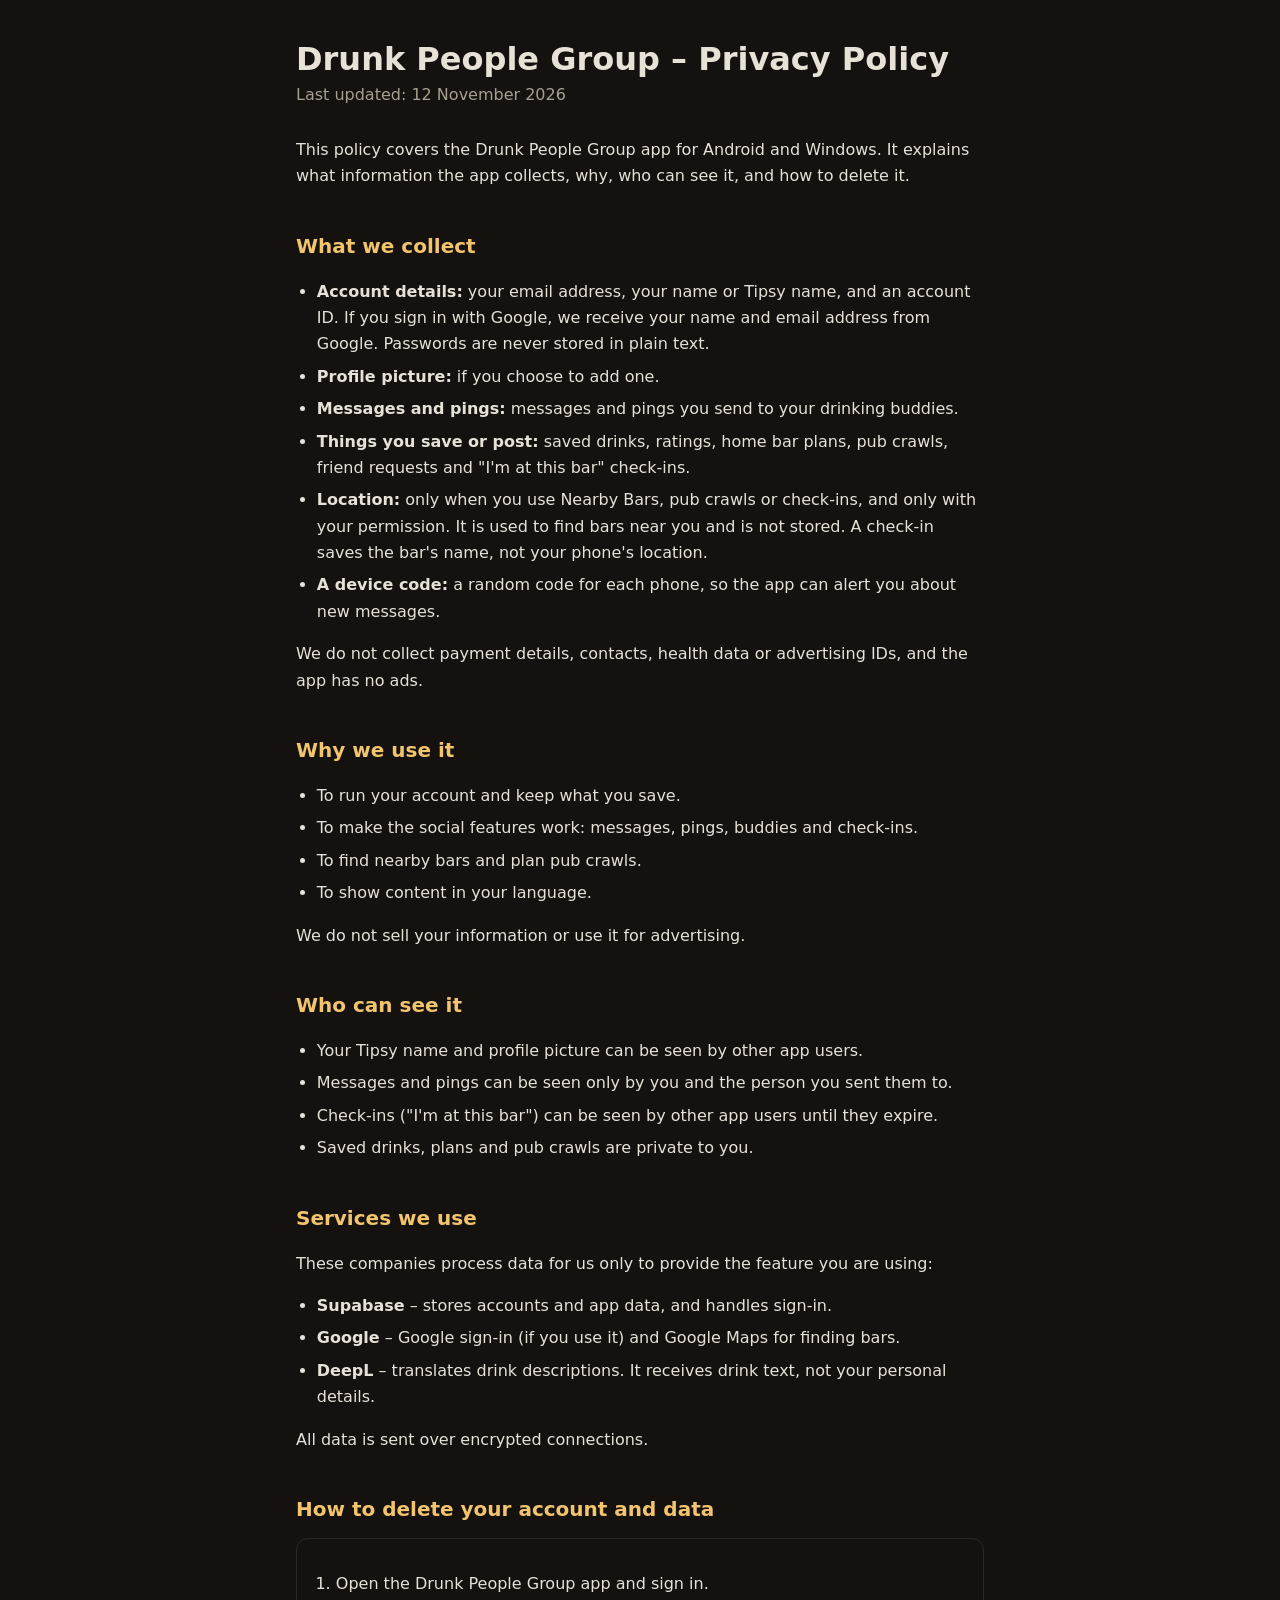
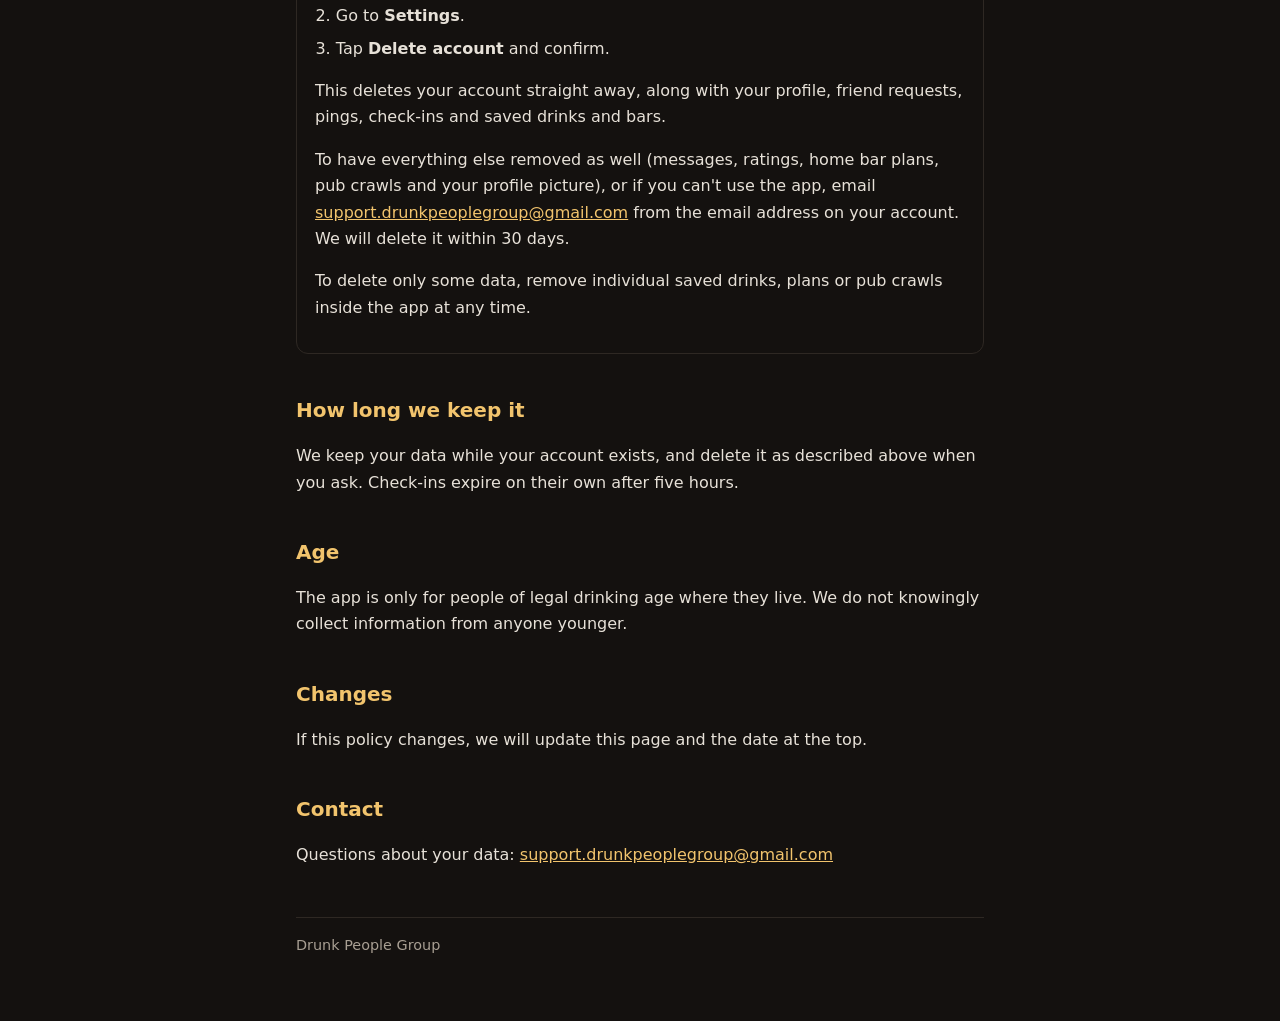
==== commit acb46d62: "Replace website with privacy policy and account deletion page Co-Authored-By: Claude Opus 5.5 <norep" ====
--- a/index.html
+++ b/index.html
@@ -1,82 +1,94 @@
 <!doctype html>
 <html lang="en">
-  <head>
-    <meta charset="UTF-8" />
-    <link rel="icon" type="image/png" href="/icon.png" />
-    <meta name="viewport" content="width=device-width, initial-scale=1.0, viewport-fit=cover" />
+<head>
+<meta charset="utf-8">
+<meta name="viewport" content="width=device-width, initial-scale=1">
+<title>Drunk People Group – Privacy Policy</title>
+<meta name="description" content="Privacy policy and account deletion for the Drunk People Group app.">
+<style>
+  :root { --bg:#14110f; --text:#e7e1d8; --muted:#a89f93; --accent:#f2c46d; --line:#2e2823; }
+  * { box-sizing: border-box; }
+  body { margin:0; background:var(--bg); color:var(--text); font:16px/1.65 system-ui,-apple-system,"Segoe UI",Roboto,sans-serif; }
+  main { max-width: 720px; margin: 0 auto; padding: 40px 16px 64px; }
+  h1 { font-size: 2rem; line-height: 1.2; margin: 0 0 4px; }
+  h2 { color: var(--accent); font-size: 1.25rem; margin: 36px 0 8px; padding-top: 4px; }
+  .updated { color: var(--muted); margin: 0 0 28px; }
+  ul, ol { padding-left: 1.3em; }
+  li { margin: 6px 0; }
+  a { color: var(--accent); }
+  .box { border: 1px solid var(--line); border-radius: 12px; padding: 16px 18px; margin-top: 12px; }
+  footer { color: var(--muted); border-top: 1px solid var(--line); margin-top: 48px; padding-top: 16px; font-size: .9rem; }
+</style>
+</head>
+<body>
+<main>
+<h1>Drunk People Group – Privacy Policy</h1>
+<p class="updated">Last updated: 12 November 2026</p>
 
-    <!-- Primary Meta Tags -->
-    <link rel="manifest" href="/manifest.webmanifest" />
-    <link rel="apple-touch-icon" href="/app-icon.png" />
-    <title>Mixology AI — Cocktail Recipes, AI Drink Builder & Bar Finder | Drunk People Group</title>
-    <meta name="title" content="Mixology AI — Cocktail Recipes, AI Drink Builder & Bar Finder | Drunk People Group" />
-    <meta name="description" content="Explore a curated catalogue of cocktail and mocktail recipes, check what you can make with the ingredients you have, build and analyse your own drinks with an AI mixologist, dream up bespoke recipes by mood, and find nearby bars and plan pub crawls." />
-    <meta name="keywords" content="cocktail recipes, mocktails, mixology, AI cocktail generator, drink builder, what can I make, cocktail catalogue, bar finder, pub crawl, bartending, spirits, cocktail guide" />
-    <meta name="author" content="Drunk People Group" />
-    <meta name="robots" content="index, follow" />
-    <meta name="theme-color" content="#1a1206" />
-    <meta name="color-scheme" content="dark light" />
-    <link rel="canonical" href="https://drunkpeoplegroup.com/" />
+<p>This policy covers the Drunk People Group app for Android and Windows. It explains what information the app collects, why, who can see it, and how to delete it.</p>
 
-    <!-- Open Graph / Facebook -->
-    <meta property="og:type" content="website" />
-    <meta property="og:url" content="https://drunkpeoplegroup.com/" />
-    <meta property="og:title" content="Mixology AI — Cocktail Recipes, AI Drink Builder & Bar Finder" />
-    <meta property="og:description" content="Explore curated cocktail & mocktail recipes, build and analyse drinks with an AI mixologist, dream up bespoke recipes by mood, and find nearby bars and plan pub crawls." />
-    <meta property="og:site_name" content="Drunk People Group" />
-    <meta property="og:image" content="https://gtvgqnvkhxwyapwlpsji.supabase.co/storage/v1/object/public/uploads/base44/f9c5b242b_5ff64ce4-0cfa-4a56-8f56-5e0435e449a1.png" />
-    <meta property="og:image:alt" content="A selection of cocktails lined up on a warmly lit bar" />
-    <meta property="og:image:width" content="1200" />
-    <meta property="og:image:height" content="630" />
-    <meta property="og:locale" content="en_US" />
+<h2>What we collect</h2>
+<ul>
+  <li><strong>Account details:</strong> your email address, your name or Tipsy name, and an account ID. If you sign in with Google, we receive your name and email address from Google. Passwords are never stored in plain text.</li>
+  <li><strong>Profile picture:</strong> if you choose to add one.</li>
+  <li><strong>Messages and pings:</strong> messages and pings you send to your drinking buddies.</li>
+  <li><strong>Things you save or post:</strong> saved drinks, ratings, home bar plans, pub crawls, friend requests and "I'm at this bar" check-ins.</li>
+  <li><strong>Location:</strong> only when you use Nearby Bars, pub crawls or check-ins, and only with your permission. It is used to find bars near you and is not stored. A check-in saves the bar's name, not your phone's location.</li>
+  <li><strong>A device code:</strong> a random code for each phone, so the app can alert you about new messages.</li>
+</ul>
+<p>We do not collect payment details, contacts, health data or advertising IDs, and the app has no ads.</p>
 
-    <!-- Twitter -->
-    <meta name="twitter:card" content="summary_large_image" />
-    <meta name="twitter:title" content="Mixology AI — Cocktail Recipes, AI Drink Builder & Bar Finder" />
-    <meta name="twitter:description" content="Explore curated cocktail & mocktail recipes, build and analyse drinks with an AI mixologist, dream up bespoke recipes by mood, and find nearby bars and plan pub crawls." />
-    <meta name="twitter:image" content="https://gtvgqnvkhxwyapwlpsji.supabase.co/storage/v1/object/public/uploads/base44/f9c5b242b_5ff64ce4-0cfa-4a56-8f56-5e0435e449a1.png" />
-    <meta name="twitter:image:alt" content="A selection of cocktails lined up on a warmly lit bar" />
+<h2>Why we use it</h2>
+<ul>
+  <li>To run your account and keep what you save.</li>
+  <li>To make the social features work: messages, pings, buddies and check-ins.</li>
+  <li>To find nearby bars and plan pub crawls.</li>
+  <li>To show content in your language.</li>
+</ul>
+<p>We do not sell your information or use it for advertising.</p>
 
-    <!-- Structured Data: WebApplication -->
-    <script type="application/ld+json">
-    {
-      "@context": "https://schema.org",
-      "@type": "WebApplication",
-      "name": "Mixology AI",
-      "alternateName": "Drunk People Group",
-      "url": "https://drunkpeoplegroup.com/",
-      "description": "A high-end cocktail exploration and creation app featuring a recipe catalogue, an AI-driven drink builder and analyser, mood-based recipe generation, a pantry match tool, and a nearby bar finder with pub crawl planning.",
-      "applicationCategory": "Food & Drink",
-      "operatingSystem": "Web, iOS, Android",
-      "offers": {
-        "@type": "Offer",
-        "price": "0",
-        "priceCurrency": "USD"
-      },
-      "featureList": [
-        "Cocktail and mocktail recipe catalogue",
-        "What Can I Make — pantry ingredient matching",
-        "Build & Analyze — AI mixologist drink analysis",
-        "Dream a Drink — mood-based AI recipe generation",
-        "Nearby Bars finder and pub crawl planner",
-        "Save your favourite builds to Your Bar"
-      ]
-    }
-    </script>
+<h2>Who can see it</h2>
+<ul>
+  <li>Your Tipsy name and profile picture can be seen by other app users.</li>
+  <li>Messages and pings can be seen only by you and the person you sent them to.</li>
+  <li>Check-ins ("I'm at this bar") can be seen by other app users until they expire.</li>
+  <li>Saved drinks, plans and pub crawls are private to you.</li>
+</ul>
 
-    <!-- Structured Data: Organization -->
-    <script type="application/ld+json">
-    {
-      "@context": "https://schema.org",
-      "@type": "Organization",
-      "name": "Drunk People Group",
-      "url": "https://drunkpeoplegroup.com/"
-    }
-    </script>
-    <script type="module" crossorigin src="/assets/index-pRPN1JYc.js"></script>
-    <link rel="stylesheet" crossorigin href="/assets/index-B2sQf_aq.css">
-  </head>
-  <body>
-    <div id="root"></div>
-  </body>
+<h2>Services we use</h2>
+<p>These companies process data for us only to provide the feature you are using:</p>
+<ul>
+  <li><strong>Supabase</strong> – stores accounts and app data, and handles sign-in.</li>
+  <li><strong>Google</strong> – Google sign-in (if you use it) and Google Maps for finding bars.</li>
+  <li><strong>DeepL</strong> – translates drink descriptions. It receives drink text, not your personal details.</li>
+</ul>
+<p>All data is sent over encrypted connections.</p>
+
+<h2 id="delete">How to delete your account and data</h2>
+<div class="box">
+  <ol>
+    <li>Open the Drunk People Group app and sign in.</li>
+    <li>Go to <strong>Settings</strong>.</li>
+    <li>Tap <strong>Delete account</strong> and confirm.</li>
+  </ol>
+  <p>This deletes your account straight away, along with your profile, friend requests, pings, check-ins and saved drinks and bars.</p>
+  <p>To have everything else removed as well (messages, ratings, home bar plans, pub crawls and your profile picture), or if you can't use the app, email <a href="mailto:support.drunkpeoplegroup@gmail.com?subject=Delete%20my%20account">support.drunkpeoplegroup@gmail.com</a> from the email address on your account. We will delete it within 30 days.</p>
+  <p>To delete only some data, remove individual saved drinks, plans or pub crawls inside the app at any time.</p>
+</div>
+
+<h2>How long we keep it</h2>
+<p>We keep your data while your account exists, and delete it as described above when you ask. Check-ins expire on their own after five hours.</p>
+
+<h2>Age</h2>
+<p>The app is only for people of legal drinking age where they live. We do not knowingly collect information from anyone younger.</p>
+
+<h2>Changes</h2>
+<p>If this policy changes, we will update this page and the date at the top.</p>
+
+<h2>Contact</h2>
+<p>Questions about your data: <a href="mailto:support.drunkpeoplegroup@gmail.com">support.drunkpeoplegroup@gmail.com</a></p>
+
+<footer>Drunk People Group</footer>
+</main>
+</body>
 </html>
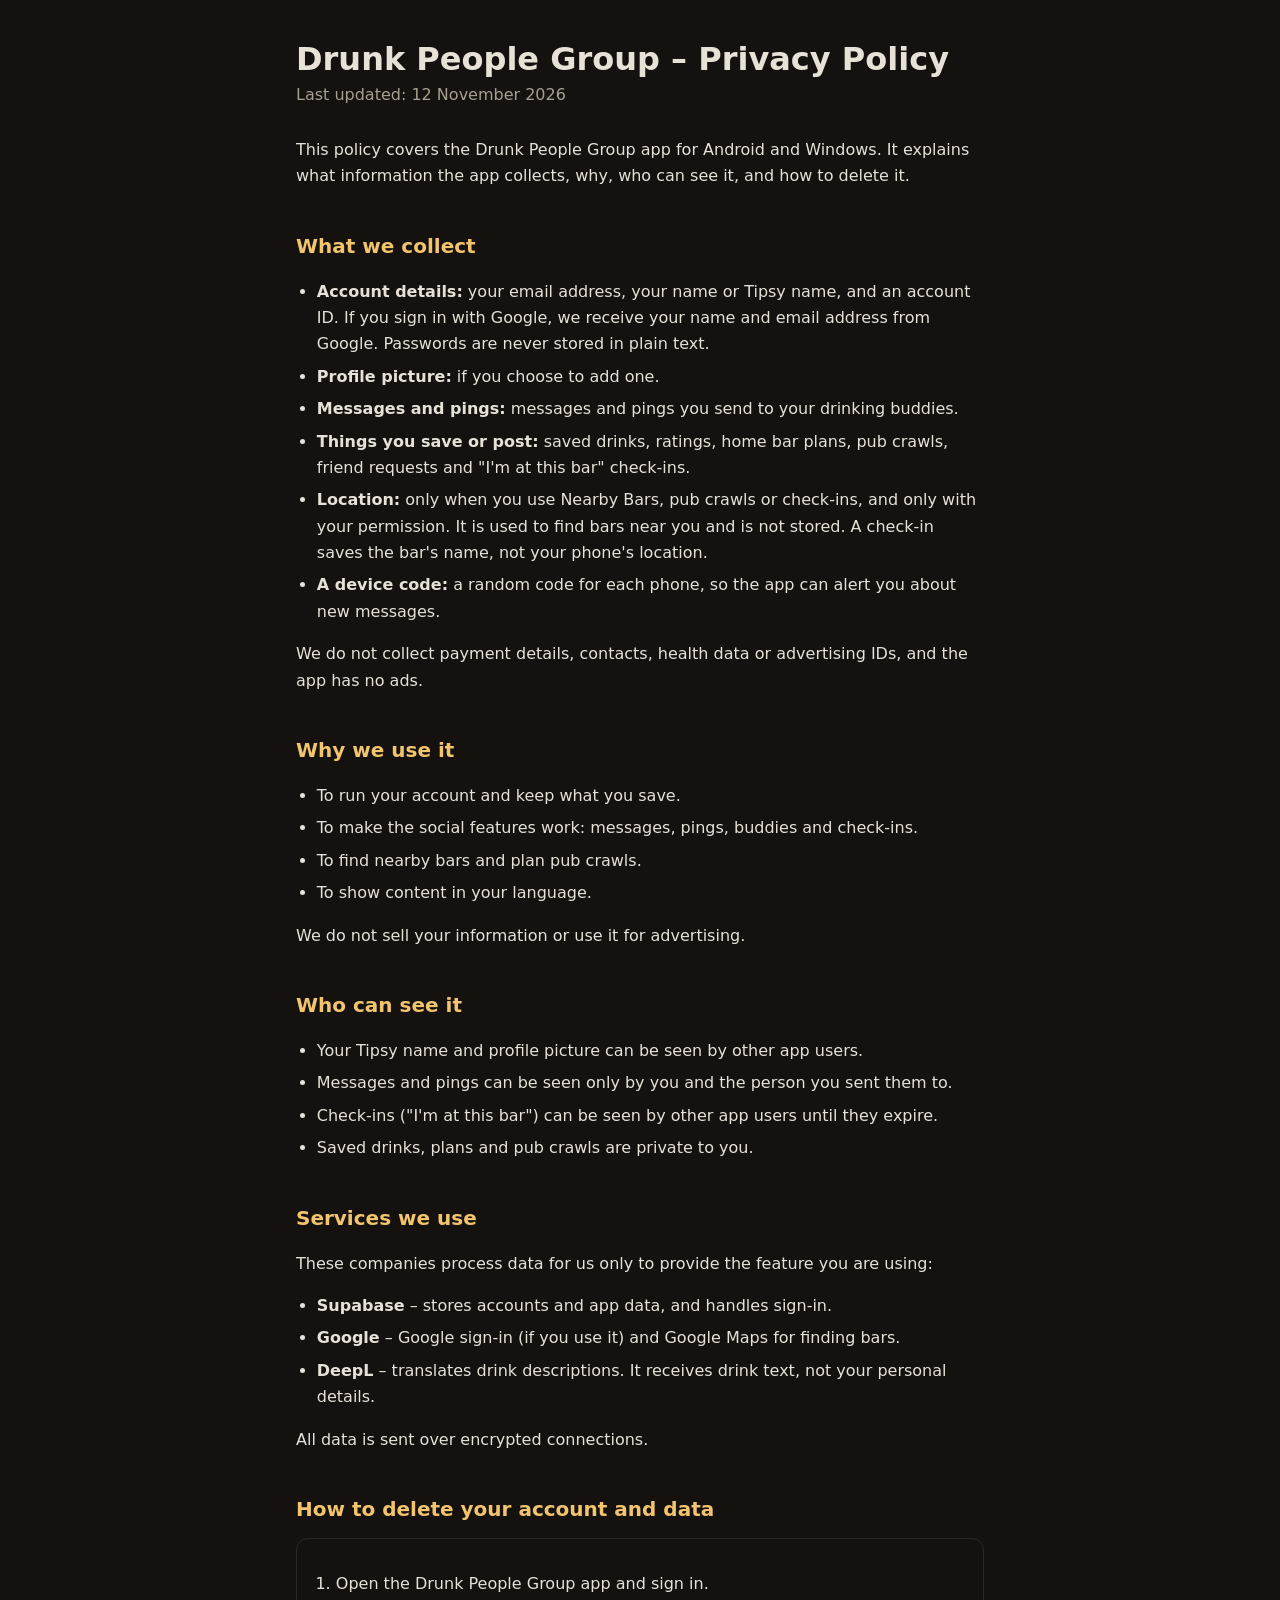
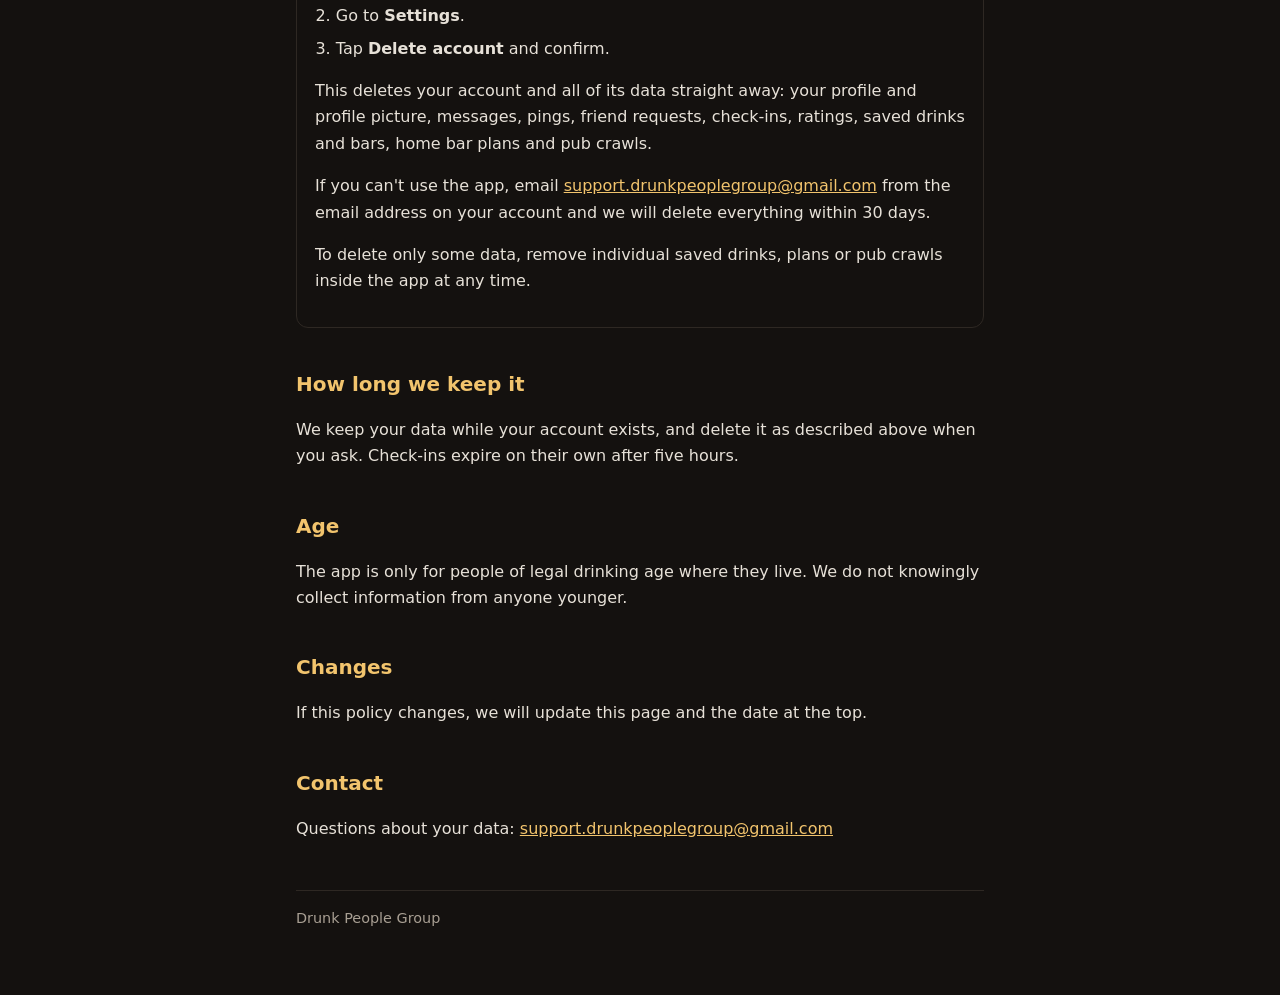
==== commit 62c4c264: "Privacy page: Delete account now removes all data Co-Authored-By: Claude Opus 5.5 <noreply@anthropic" ====
--- a/index.html
+++ b/index.html
@@ -71,8 +71,8 @@
     <li>Go to <strong>Settings</strong>.</li>
     <li>Tap <strong>Delete account</strong> and confirm.</li>
   </ol>
-  <p>This deletes your account straight away, along with your profile, friend requests, pings, check-ins and saved drinks and bars.</p>
-  <p>To have everything else removed as well (messages, ratings, home bar plans, pub crawls and your profile picture), or if you can't use the app, email <a href="mailto:support.drunkpeoplegroup@gmail.com?subject=Delete%20my%20account">support.drunkpeoplegroup@gmail.com</a> from the email address on your account. We will delete it within 30 days.</p>
+  <p>This deletes your account and all of its data straight away: your profile and profile picture, messages, pings, friend requests, check-ins, ratings, saved drinks and bars, home bar plans and pub crawls.</p>
+  <p>If you can't use the app, email <a href="mailto:support.drunkpeoplegroup@gmail.com?subject=Delete%20my%20account">support.drunkpeoplegroup@gmail.com</a> from the email address on your account and we will delete everything within 30 days.</p>
   <p>To delete only some data, remove individual saved drinks, plans or pub crawls inside the app at any time.</p>
 </div>
 
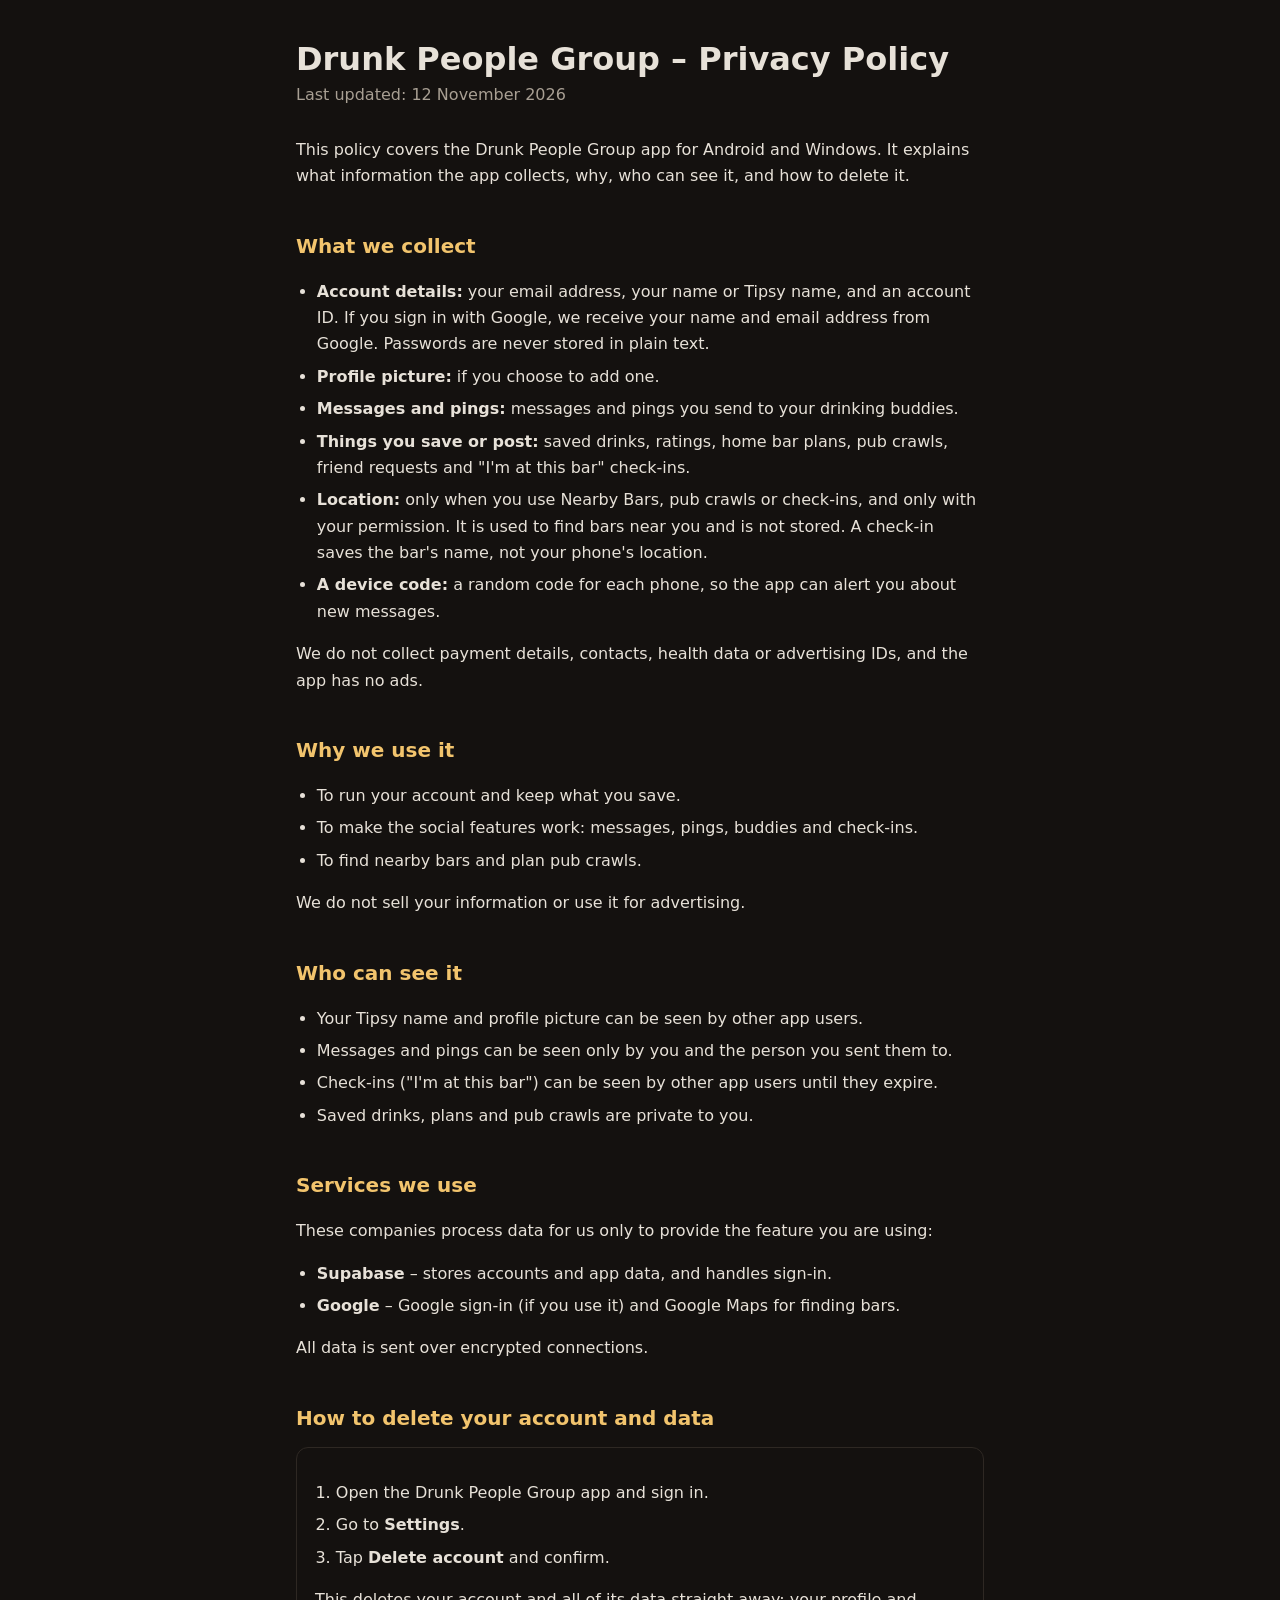
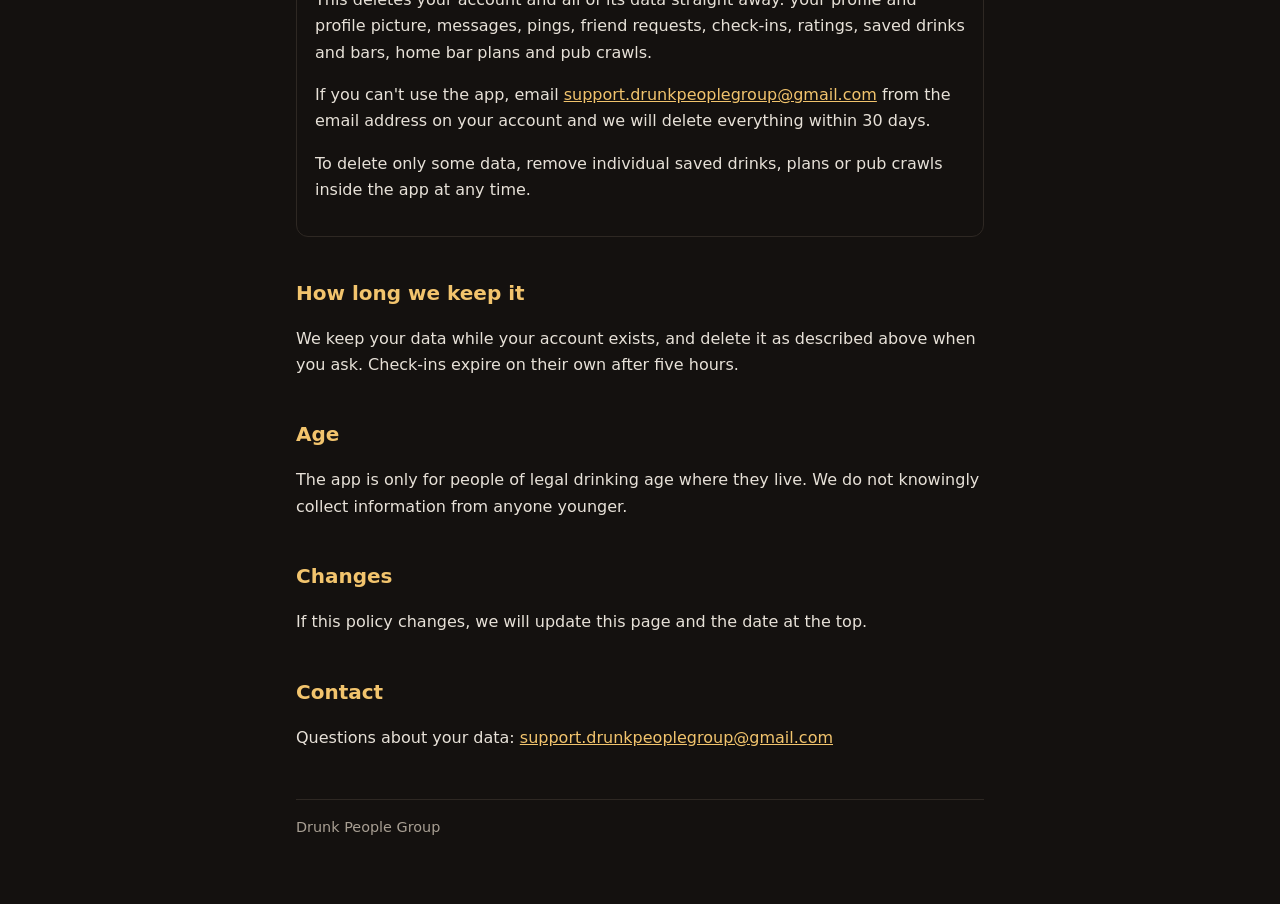
==== commit 99be986f: "Privacy page: DeepL no longer used Co-Authored-By: Claude Opus 5.5 <noreply@anthropic.com>" ====
--- a/index.html
+++ b/index.html
@@ -43,7 +43,6 @@
   <li>To run your account and keep what you save.</li>
   <li>To make the social features work: messages, pings, buddies and check-ins.</li>
   <li>To find nearby bars and plan pub crawls.</li>
-  <li>To show content in your language.</li>
 </ul>
 <p>We do not sell your information or use it for advertising.</p>
 
@@ -60,7 +59,6 @@
 <ul>
   <li><strong>Supabase</strong> – stores accounts and app data, and handles sign-in.</li>
   <li><strong>Google</strong> – Google sign-in (if you use it) and Google Maps for finding bars.</li>
-  <li><strong>DeepL</strong> – translates drink descriptions. It receives drink text, not your personal details.</li>
 </ul>
 <p>All data is sent over encrypted connections.</p>
 
